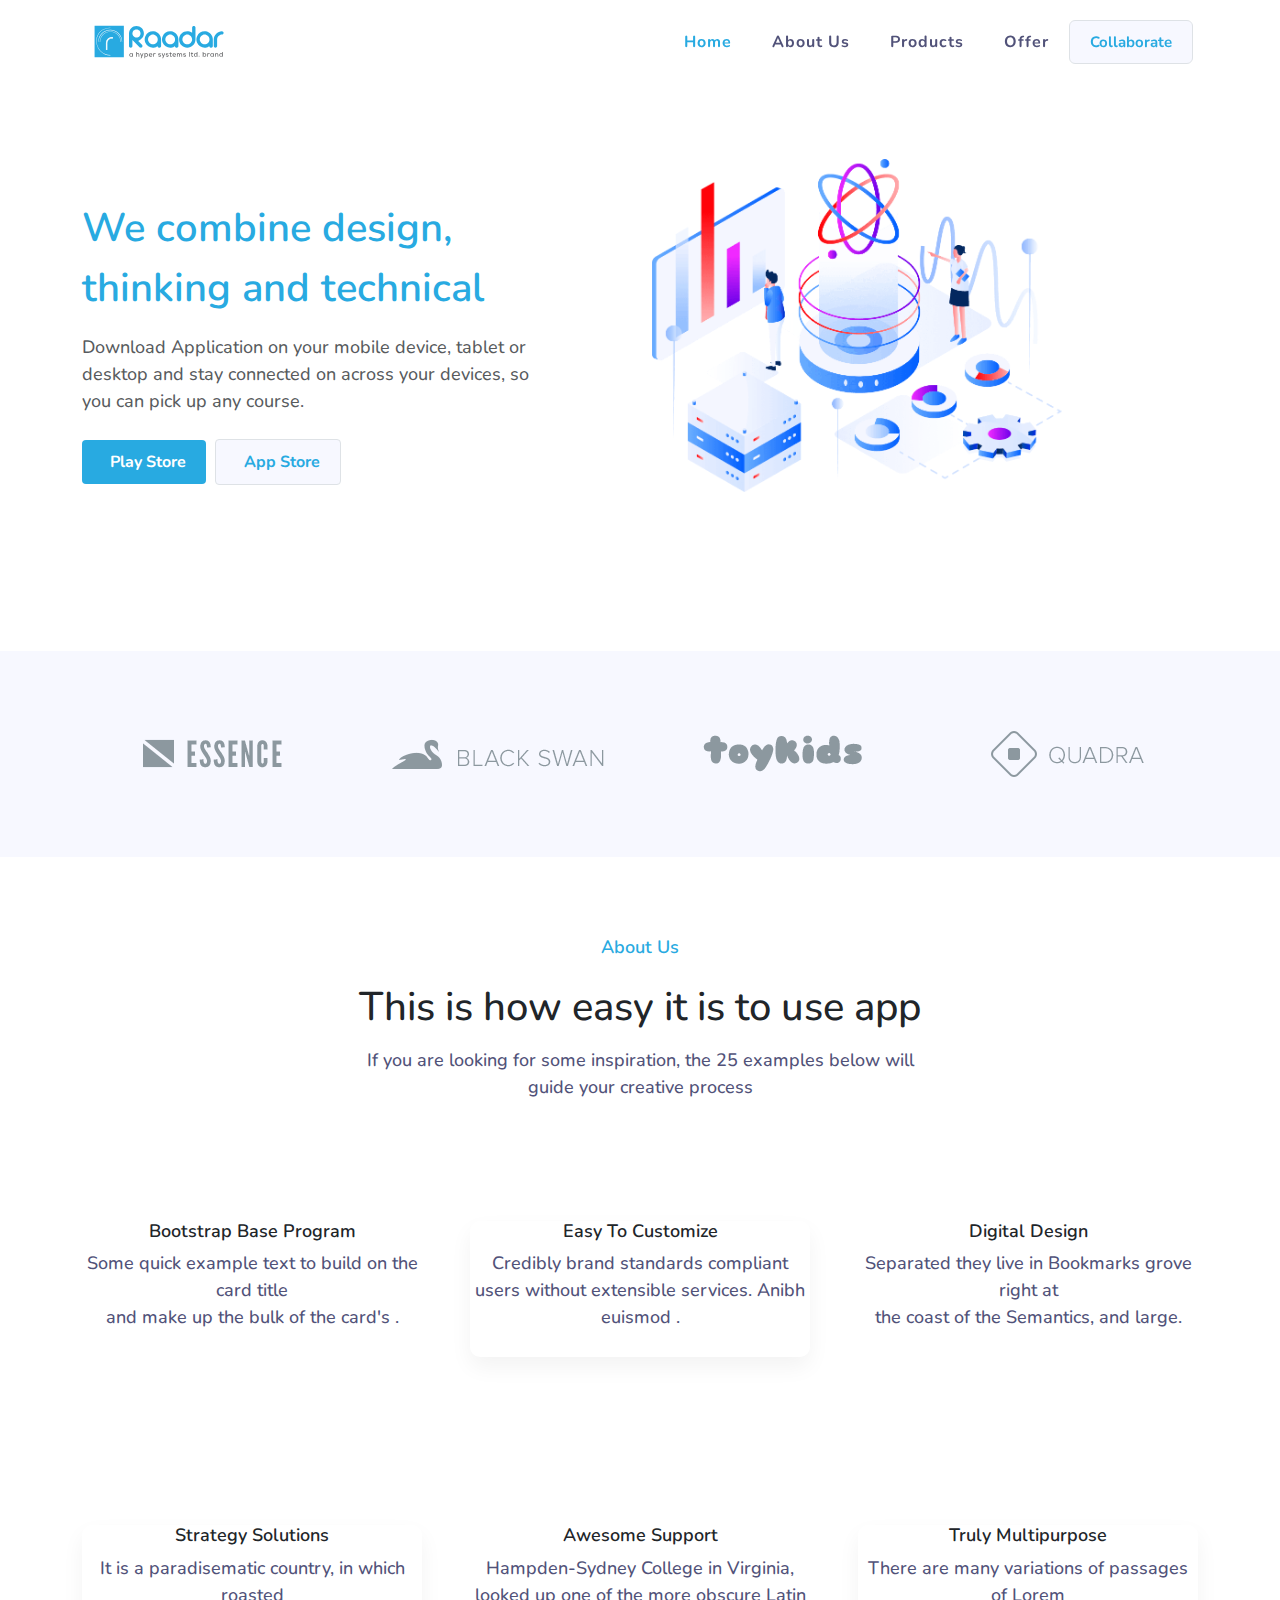
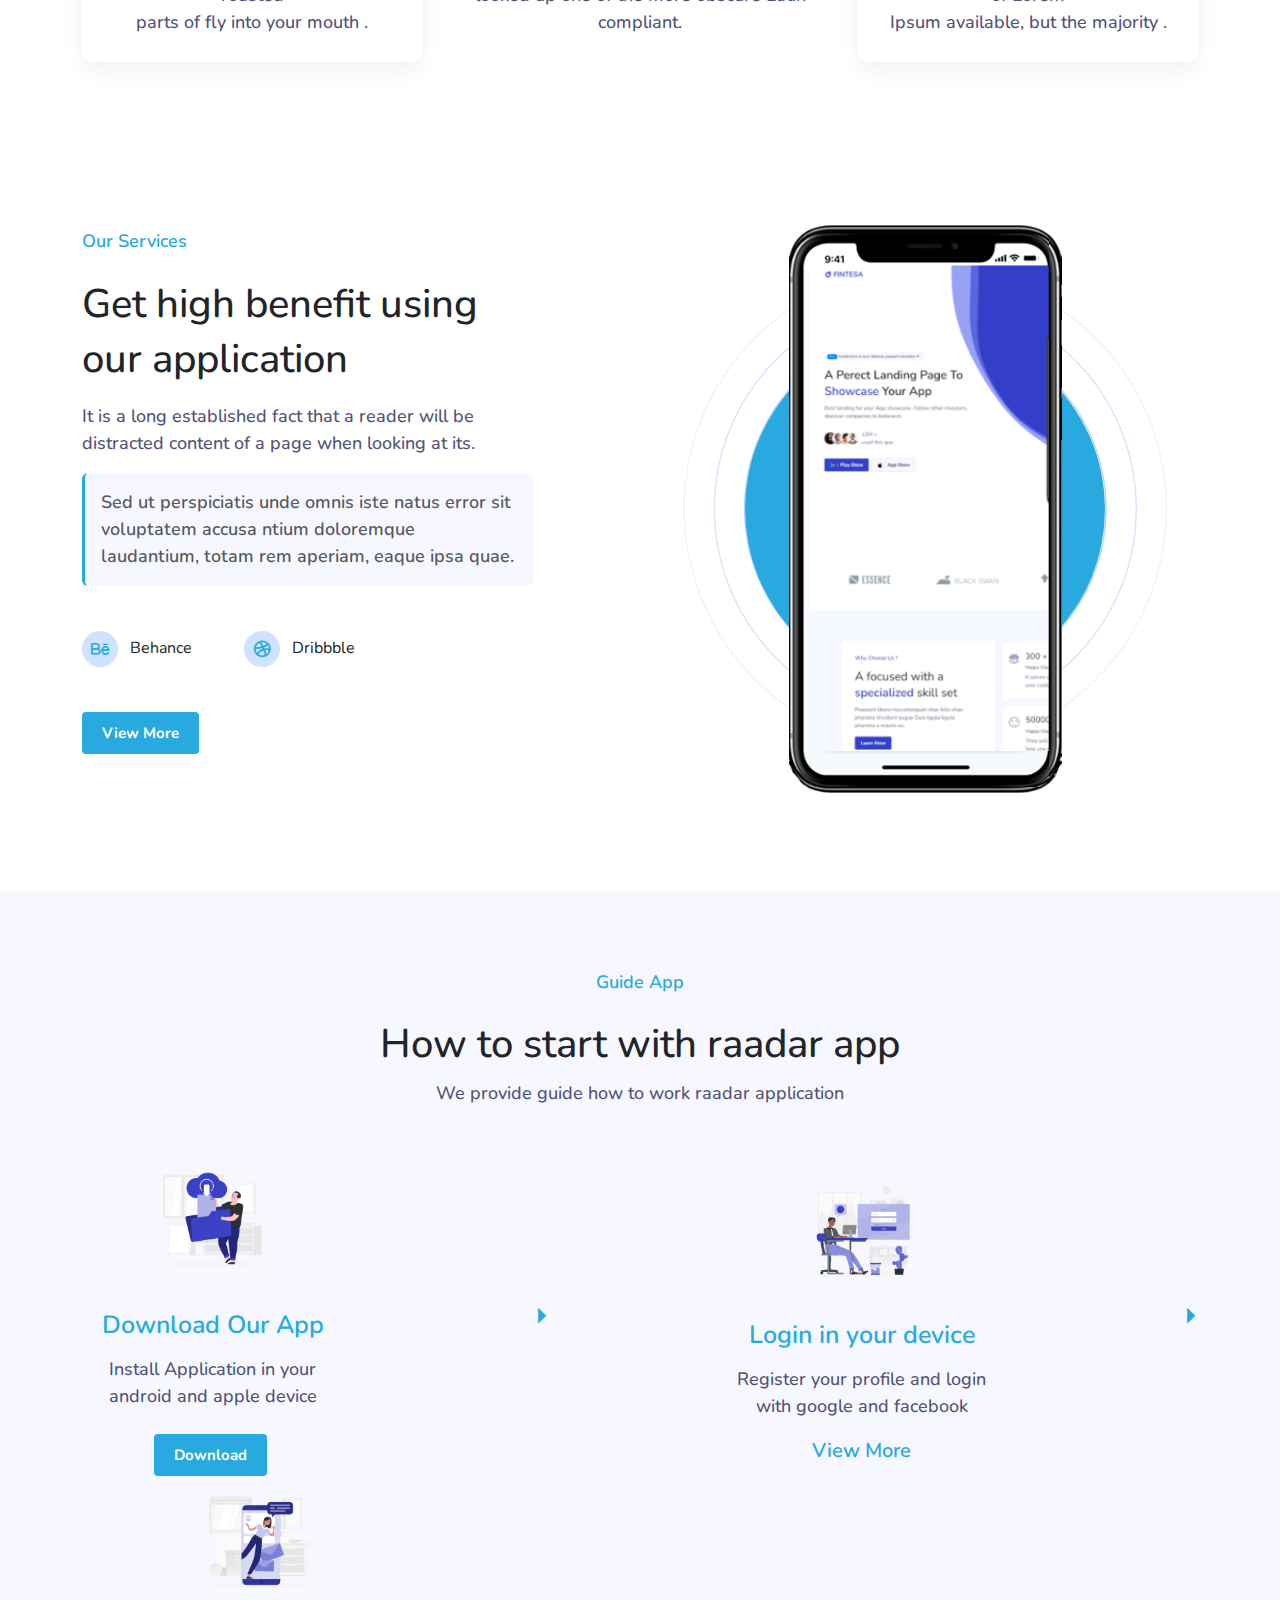
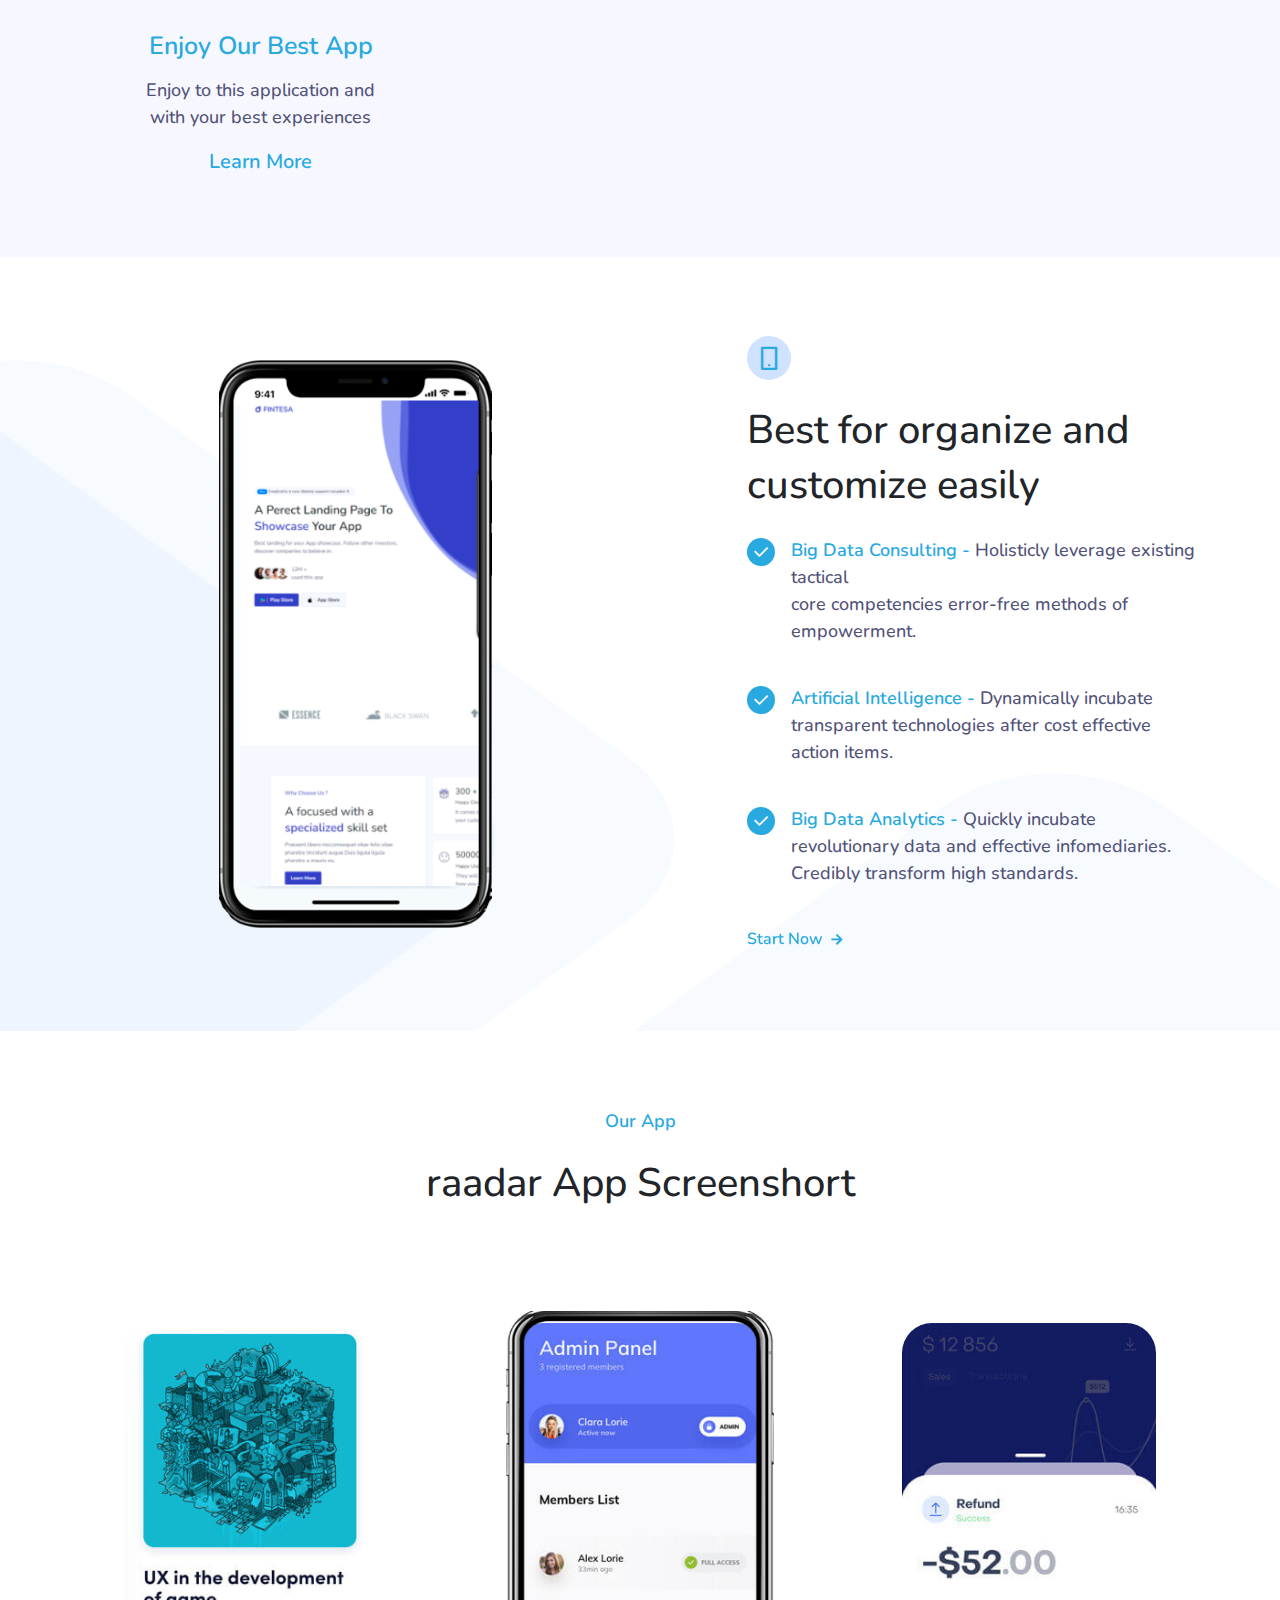
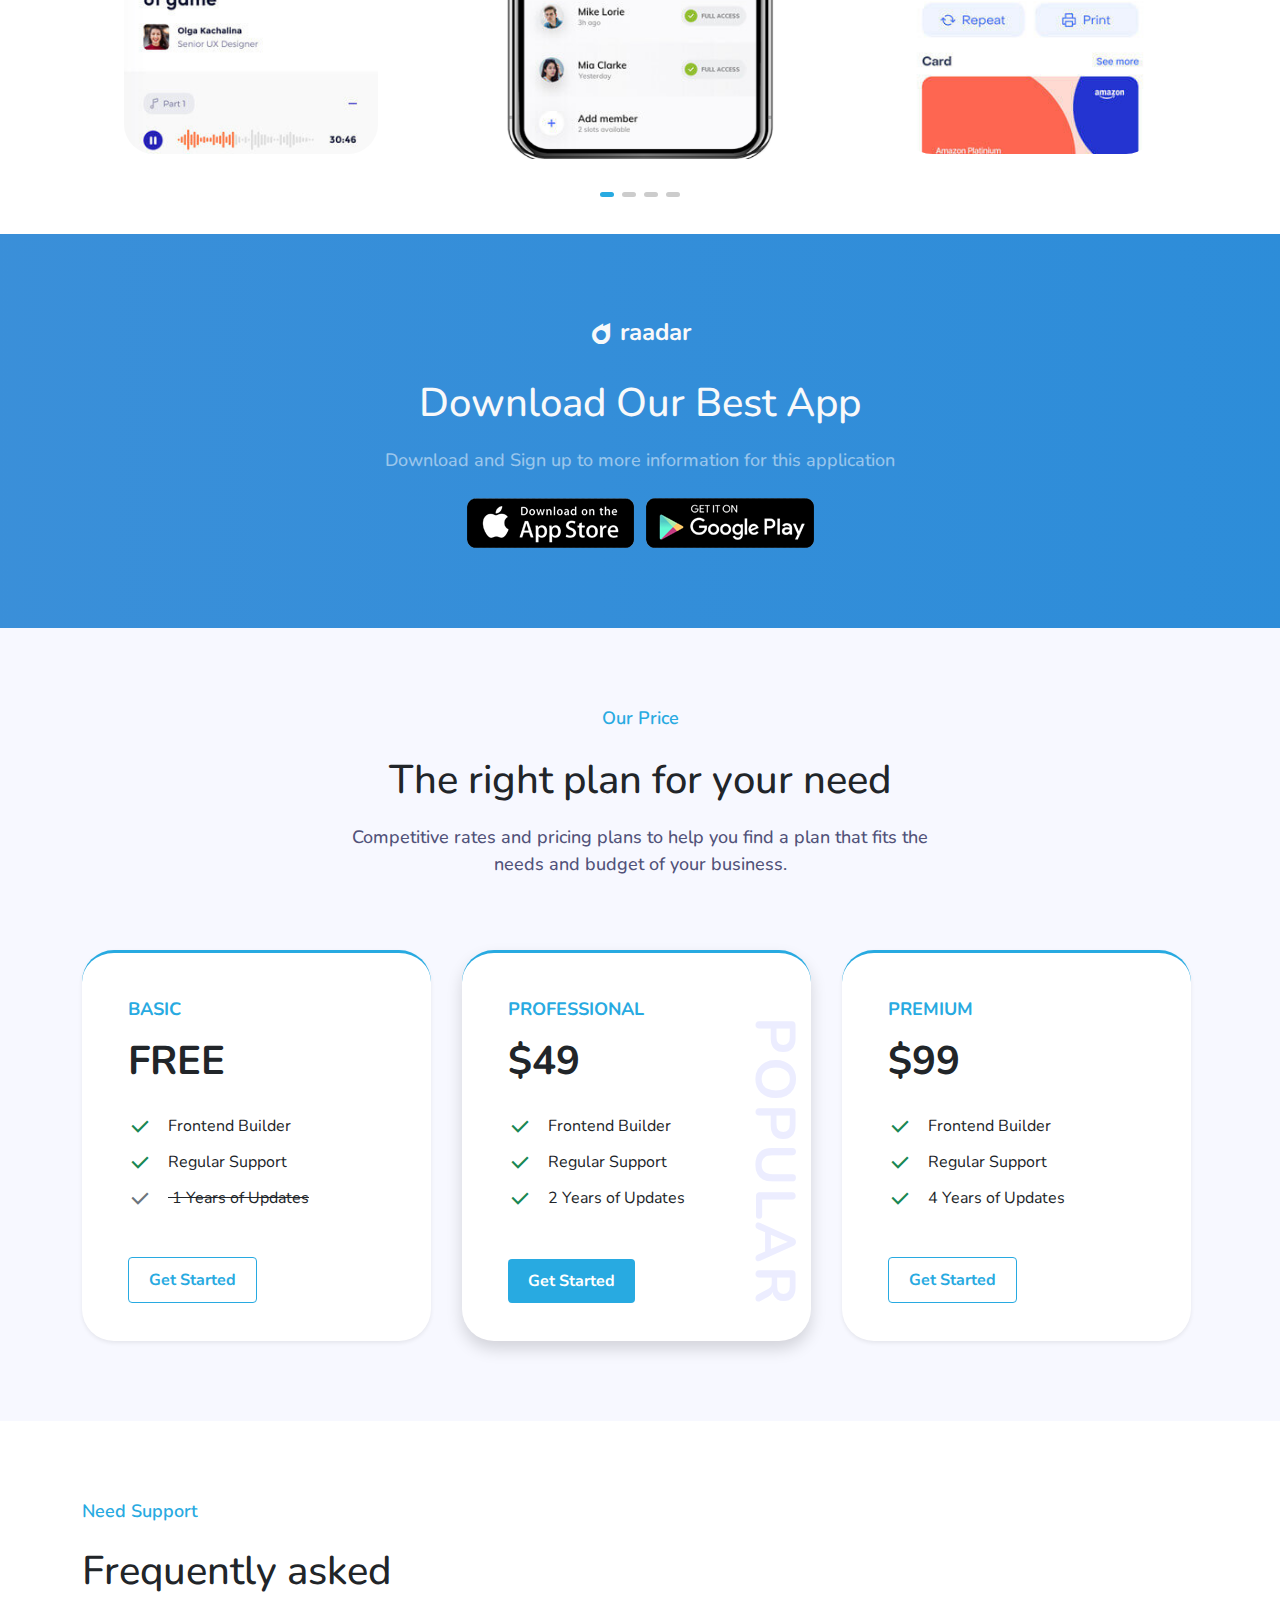
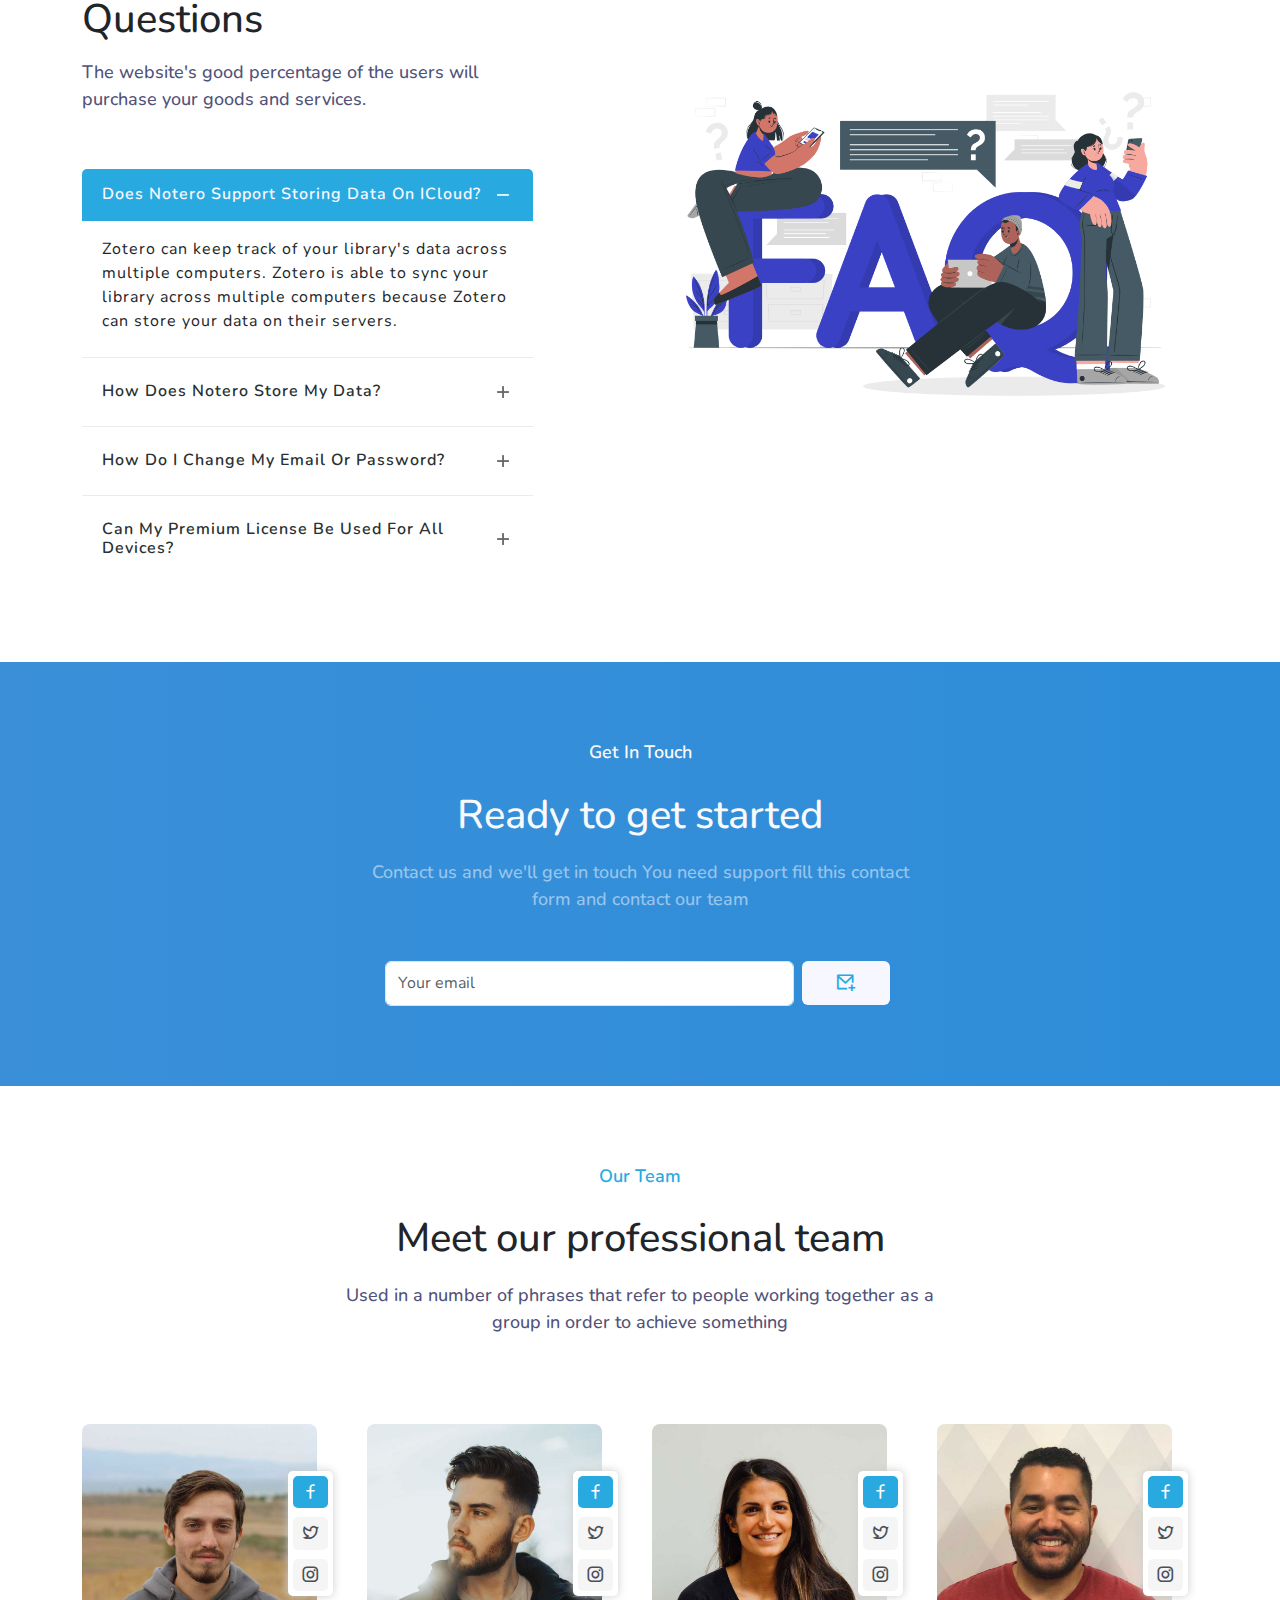
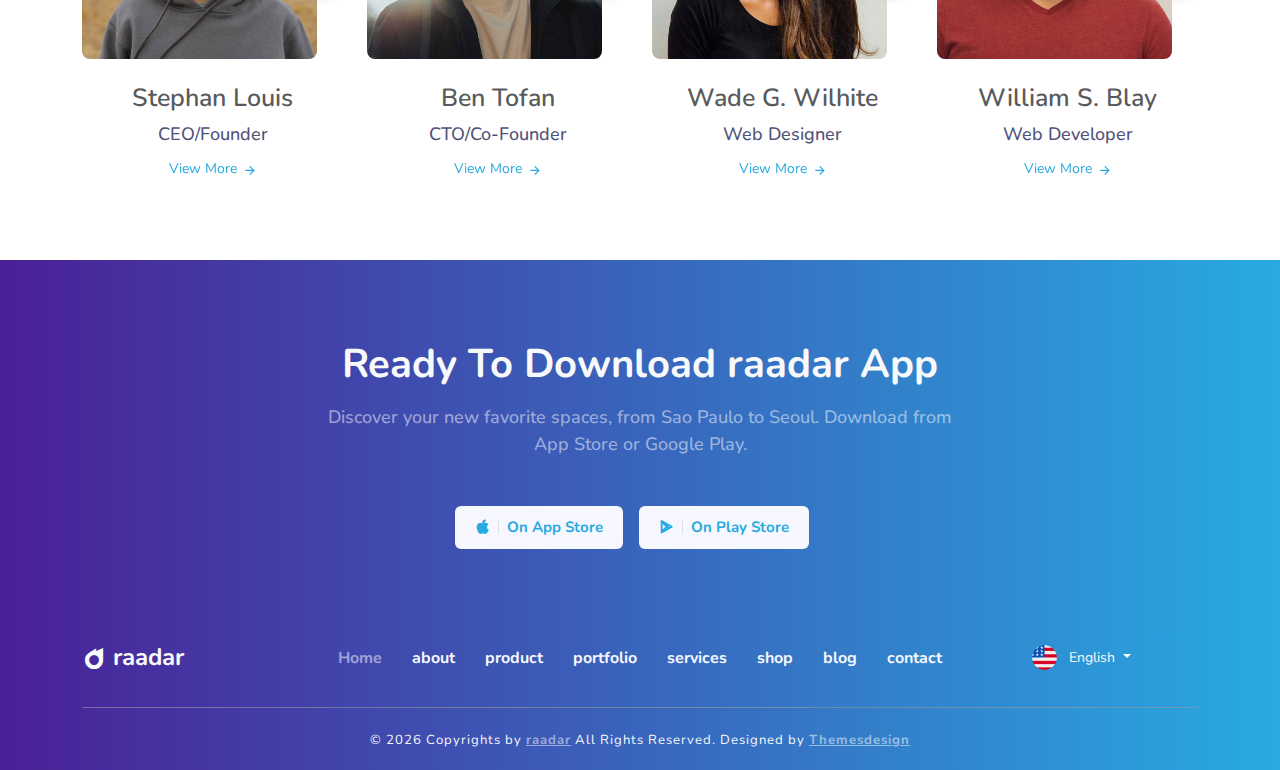
==== index-2.html @ 4d301771 "init" ====
<!DOCTYPE html>
<html lang="en">

<!-- Mirrored from themesdesign.in/raadar/layout/index-2.html by HTTrack Website Copier/3.x [XR&CO'2014], Mon, 11 Mar 2024 06:46:14 GMT -->
<head>
    <meta charset="UTF-8" />
    <meta http-equiv="X-UA-Compatible" content="IE=edge" />
    <meta name="viewport" content="width=device-width, initial-scale=1.0" />
    <title>raadar- Responsive Landing Page Template</title>
    <!-- favicon icon -->
    <link rel="shortcut icon" href="https://myradar.com.bd/images/favicon.ico">
    <link rel="apple-touch-icon" href="https://myradar.com.bd/landing/images/apple-touch-icon.png">
    <link rel="apple-touch-icon" sizes="72x72" href="https://myradar.com.bd/landing/images/apple-touch-icon-72x72.png">
    <link rel="apple-touch-icon" sizes="114x114" href="https://myradar.com.bd/landing/images/apple-touch-icon-114x114.png">
    <!-- remix icon  -->
    <link rel="stylesheet" href="css/remixicon.css" />
        <!-- Swiper-slider Css -->
        <link rel="stylesheet" href="css/swiper-bundle.min.css" />
    <!-- bootstrap  -->
    <link rel="stylesheet" href="css/bootstrap.min.css" />
    <link rel="stylesheet" href="css/style.min.css" />
</head>
<body data-bs-spy="scroll" data-bs-target="#navbarCollapse">
    <div class="modal fade" id="exampleModal">
        <div class="modal-dialog modal-dialog-centered">
            <div class="modal-content">
                <div class="modal-body p-0">
                    <div class="ratio ratio-16x9">
                        <video id="VisaChipCardVideo" class="video-box"
                            controls>
                            <source
                                src="https://www.w3schools.com/html/mov_bbb.mp4"
                                type="video/mp4" />
                        </video>
                    </div>
                </div>
            </div>
        </div>
    </div>
    <!-- header section start with navbar -->
    <header>
        <nav class="navbar navbar-expand-lg fixed-top navbar-custom sticky sticky-light primary-nav"
            id="navbar">
            <div class="container">
                <div class="navbar-brand logo">
                    <a class="navbar-caption fs-4 text-primary fw-bold"
                        href="#">
                        <img src="/images/raadar.svg" alt="">
                    </a>
                </div>
                <button class="navbar-toggler" type="button"
                    data-bs-toggle="collapse" data-bs-target="#navbarCollapse"
                    aria-controls="navbarCollapse" aria-expanded="false"
                    aria-label="Toggle navigation">
                    <span class="fw-bold text-dark fs-4"><i
                            class="ri-menu-5-line"></i></span>
                </button>
                <div class="collapse navbar-collapse" id="navbarCollapse">
                    <ul class="navbar-nav ms-auto" id="navbar-navlist">
                        <li class="nav-item">
                            <a class="nav-link" href="#home">Home</a>
                        </li>
                        <li class="nav-item">
                            <a class="nav-link" href="#about">About us</a>
                        </li>
                        <li class="nav-item">
                            <a class="nav-link" href="#features">Products</a>
                        </li>
                        <li class="nav-item">
                            <a class="nav-link" href="#features">Offer</a>
                        </li>
                       
                    </ul>
                    <div class="nav-btn">
                        <a href="#"
                            class="btn btn-light text-primary rounded-2 border">Collaborate</a>
                    </div>
                </div>
            </div>
        </nav>
    </header>
    <!-- header part end  -->
    <section class="hero-part bg-home-1 bg-img-1" id="home">
        <div class="container">
            <!-- row start  -->
            <div class="row align-items-center justify-content-between">
                <div class="col-lg-5 mt-5 order-2 order-lg-1">
                    <div class="hero-title text-start mb-4 z-1">
                        <h1 class="display-6 text-dark lh-base pb-2">
                            <span
                                class="text-primary  fw-semibold">
                                We combine design, thinking and technical</span>
                        </h1>
                        <p class="text-muted">
                            Download Application on your mobile device,
                            tablet
                            or desktop
                            and stay connected on across your devices, so
                            you
                            can pick up
                            any course.
                        </p>
                    </div>
                    <div class="main-btn mt-4">
                        <a href="#" class="btn btn-primary fs-6 mb-3"><span
                                class="ps-2">Play Store</span></a>
                        <a href="#"
                            class="btn btn-light border fs-6 mb-3 text-primary"><span
                                class="ps-2">App Store</span></a>
                    </div>
                </div>
                <div class="col-lg-6 order-1 order-lg-2">

                    <div class="row justify-content-center">
                        <div class="col-lg-12">
                            <img src="images/main-pic.png" alt=""
                                class="img-fluid w-75" />
                        </div>
                    </div>
                    <!-- <div id="carouselExampleControls" class="carousel slide"
                        data-bs-ride="carousel">
                        <div class="carousel-inner">
                            <div class="carousel-item active text-center">
                                <div class="row justify-content-center">
                                    <div class="col-lg-12">
                                        <img src="images/main-pic.png" alt=""
                                            class="img-fluid w-75" />
                                    </div>
                                </div>
                            </div>
                            <div class="carousel-item text-center">
                                <div class="row justify-content-center">
                                    <div class="col-lg-12">
                                        <img src="images/banner-img.png" alt=""
                                            class="img-fluid  w-75" />
                                    </div>
                                </div>
                            </div>
                            <div class="carousel-item text-center">
                                <div class="row justify-content-center">
                                    <div class="col-lg-12">
                                        <img src="images/banner-img.png" alt=""
                                            class="img-fluid w-75" />
                                    </div>
                                </div>
                            </div>
                        </div>
                        <a class="carousel-control-prev"
                            href="#carouselExampleControls" role="button"
                            data-bs-slide="prev">
                            <span class="carousel-control-prev-icon"
                                aria-hidden="true"></span>
                        </a>
                        <a class="carousel-control-next"
                            href="#carouselExampleControls" role="button"
                            data-bs-slide="next">
                            <span class="carousel-control-next-icon"
                                aria-hidden="true"></span>
                        </a>
                    </div> -->
                </div>
            </div>
            <!-- row end  -->
        </div>
    </section>
    <section class="section brand-part bg-light">
        <div class="container">
            <!-- row start  -->
            <div class="row justify-content-center text-center g-4">
                <div class="col-lg-3 col-5">
                    <a href="#"><img src="images/logo/1.png" alt
                            class="img-fluid" /></a>
                </div>
                <div class="col-lg-3 col-5">
                    <a href="#"><img src="images/logo/2.png" alt
                            class="img-fluid" /></a>
                </div>
                <div class="col-lg-3 col-5">
                    <a href="#"><img src="images/logo/3.png" alt
                            class="img-fluid" /></a>
                </div>
                <div class="col-lg-3 col-5">
                    <a href="#"><img src="images/logo/4.png" alt
                            class="img-fluid" /></a>
                </div>
            </div>
            <!-- row end  -->
        </div>
    </section>
    <!-- about-part start  -->
    <section class="section about-part-1" id="about">
        <div class="container">
            <div class="about-header text-center">
                <div class="title-sm">
                    <h6 class="text-primary"> About Us</h6>
                </div>
                <div class="main-title mt-4">
                    <h2 class="display-6 text-dark">This is how easy it is to
                        use app</h2>
                    <p class="mt-3 lh-base"> If you are looking for some
                        inspiration, the 25 examples below will <br>
                        guide your creative process</p>
                </div>
            </div>
            <!-- row start  -->
            <div class="row mt-5 text-center g-5">
                <div class="col-lg-4">
                    <div class="content shadow-none">
                        <div class="icon">
                            <lord-icon
                                src="https://cdn.lordicon.com/wxnxiano.json"
                                trigger="morph"
                                colors="primary:#495057,secondary:#3a41c4"
                                style="width:60px; height:60px"
                                class=" rounded-3">
                            </lord-icon>
                        </div>
                        <div class="mt-4">
                            <h6>Bootstrap Base Program</h6>
                            <p class="lh-base">Some quick example text to build
                                on the card title <br> and make up the bulk of
                                the
                                card's .</p>
                        </div>
                    </div>
                </div>
                <div class="col-lg-4">
                    <div class="content">
                        <div class="icon">
                            <lord-icon
                                src="https://cdn.lordicon.com/tclnsjgx.json"
                                trigger="morph"
                                colors="primary:#495057,secondary:#3a41c4"
                                style="width:60px; height:60px"
                                class=" rounded-3">
                            </lord-icon>
                        </div>
                        <div class="mt-4">
                            <h6>Easy to customize</h6>
                            <p class="lh-base">Credibly brand standards
                                compliant users without extensible services.
                                Anibh euismod .
                            </p>
                        </div>
                    </div>
                </div>
                <div class="col-lg-4">
                    <div class="content shadow-none">
                        <div class="icon">
                            <lord-icon
                                src="https://cdn.lordicon.com/qghrdngw.json"
                                trigger="morph"
                                colors="primary:#495057,secondary:#3a41c4"
                                style="width:60px; height:60px"
                                class=" rounded-3">
                            </lord-icon>
                        </div>
                        <div class="mt-4">
                            <h6>Digital Design </h6>
                            <p class="lh-base">Separated they live in Bookmarks
                                grove right at <br>the coast of the Semantics,
                                and
                                large.</p>
                        </div>
                    </div>
                </div>
            </div>
            <!-- row end  -->
            <!-- row start  -->
            <div class="row mt-5 pt-5 text-center g-5">
                <div class="col-lg-4">
                    <div class="content">
                        <div class="icon">
                            <lord-icon
                                src="https://cdn.lordicon.com/soseozvi.json"
                                trigger="morph"
                                colors="primary:#495057,secondary:#3a41c4"
                                style="width:60px; height:60px"
                                class=" rounded-3">
                            </lord-icon>
                        </div>
                        <div class="mt-4">
                            <h6>Strategy Solutions</h6>
                            <p class="lh-base">It is a paradisematic country, in
                                which roasted <br> parts of fly into your mouth
                                .</p>
                        </div>
                    </div>
                </div>
                <div class="col-lg-4">
                    <div class="content shadow-none">
                        <div class="icon">
                            <lord-icon
                                src="https://cdn.lordicon.com/uukerzzv.json"
                                trigger="morph"
                                colors="primary:#495057,secondary:#3a41c4"
                                style="width:60px; height:60px"
                                class=" rounded-3">
                            </lord-icon>
                        </div>
                        <div class="mt-4">
                            <h6>Awesome Support</h6>
                            <p class="lh-base">Hampden-Sydney College in
                                Virginia, looked up one of the more obscure
                                Latin
                                compliant.</p>
                        </div>
                    </div>
                </div>
                <div class="col-lg-4">
                    <div class="content">
                        <div class="icon">
                            <lord-icon
                                src="https://cdn.lordicon.com/gqdnbnwt.json"
                                trigger="morph"
                                colors="primary:#495057,secondary:#3a41c4"
                                style="width:60px; height:60px"
                                class=" rounded-3">
                            </lord-icon>
                        </div>
                        <div class="mt-4">
                            <h6>Truly Multipurpose</h6>
                            <p class="lh-base">There are many variations of
                                passages of Lorem <br>Ipsum available, but the
                                majority .
                            </p>
                        </div>
                    </div>
                </div>
            </div>
            <!-- row end  -->
        </div>
    </section>
    <!-- about-part end  -->


    <section class="section services-part">
        <div class="container">
            <div class="row align-items-center justify-content-between">
                <div class="col-lg-5 order-2 order-lg-1">
                    <div class="about-header mb-5">
                        <div class="title-sm">
                            <h6 class="text-primary">Our Services</h6>
                        </div>
                        <div class="main-title my-4">
                            <h2 class="display-6 text-dark lh-55">
                                Get high benefit using <br> our application
                            </h2>
                            <p class="mt-3 lh-base">
                                It is a long established fact that a reader will
                                be distracted content of a page when looking at
                                its.
                            </p>
                            <p
                                class="text-muted p-3 bg-light border-start border-primary border-3 fw-semibold rounded-2">
                                Sed ut perspiciatis unde omnis iste natus error
                                sit voluptatem accusa ntium doloremque
                                laudantium, totam rem aperiam, eaque ipsa
                                quae.</p>
                            <div class="icon-text mt-5">
                                <a href="#" class="text-dark"><i
                                        class="ri-behance-line align-middle text-primary bg-primary-subtle p-2 rounded-circle fs-5 me-2"></i>
                                    Behance</a>
                                <a href="#" class="text-dark ms-5 me-5"><i
                                        class="ri-dribbble-line align-middle text-primary bg-primary-subtle p-2 rounded-circle fs-5 me-2"></i>
                                    Dribbble</a>
                            </div>
                            <a href="#" class="btn btn-primary mt-5">View
                                More</a>
                        </div>
                    </div>
                </div>
                <div class="col-lg-6 order-1 order-lg-2">
                    <div class="img-part-1 text-center mb-3 position-relative">
                        <img src="images/mob-1.png" alt=""
                            class="img-fluid w-50" />
                    </div>
                </div>
            </div>
        </div>
    </section>


    <section class="section guide-app bg-light">
        <div class="container">
            <div class="guide-header text-center">
                <div class="title-sm">
                    <h6 class="text-primary">Guide App</h6>
                </div>
                <div class="main-title mt-4">
                    <h2 class="display-6 lh-55 text-dark">
                        How to start with raadar app
                    </h2>
                    <p>
                        We provide guide how to work raadar application
                    </p>
                </div>
            </div>
            <div class="guide-content text-center mt-5">
                <div class="row align-items-center justify-content-between">
                    <div class="col-lg-3">
                        <img src="images/Download-rafiki.png" alt="" class="img-fluid w-50">
                        <h4 class="text-primary mt-4">Download Our App</h4>
                        <p class="my-3">Install Application in your android and apple device</p>
                        <div class="main-btn mt-4">
                            <a href="#" class="btn btn-primary">Download</a>
                        </div>
                    </div>
                    <div class="col-lg-1 d-none d-lg-block">
                        <i class="ri-arrow-right-s-fill ms-lg-5 fs-2 text-primary"></i>
                    </div>
                    <div class="col-lg-3 ms-lg-5">
                        <img src="images/Computer-login-rafiki.png" alt="" class="img-fluid w-50">
                        <h4 class="text-primary mt-4"> Login in your device</h4>
                        <p class="my-3">Register your profile and login with google and facebook</p>
                        <a href="#" class="text-primary fs-5 fw-semibold mt-4">View More</a>
                        
                    </div>
                    <div class="col-lg-1 d-none d-lg-block">
                        
                        <i class="ri-arrow-right-s-fill ms-lg-5 fs-2 text-primary"></i>
                    </div>
                    <div class="col-lg-3 ms-lg-5">
                        <img src="images/Mobile-rafiki.png" alt="" class="img-fluid w-50">
                        <h4 class="text-primary mt-4">Enjoy Our Best App</h4>
                        <p class="my-3">Enjoy to this application and with your best experiences</p>
                        <a href="#" class="text-primary fs-5 fw-semibold mt-4">Learn More</a>
                    </div>
                </div>
            </div>
        </div>
    </section>


    <section class="section features-part hero-part" id="features">
        <div class="container">
            <div class="row align-items-center justify-content-between">
                <div class="col-lg-6">
                    <div class="text-center">
                        <img src="images/mob-1.png" alt=""
                            class="img-fluid w-50" />
                    </div>
                </div>
                <div class="col-lg-5">
                    <div class="features-header">
                        <div class="title-sm">
                            <i
                                class="ri-smartphone-line align-middle fs-3 p-2 bg-primary-subtle rounded-circle text-primary"></i>
                        </div>
                        <div class="main-title my-4">
                            <h2 class="display-6 text-dark lh-55">
                                Best for organize and customize easily
                            </h2>
                        </div>
                        <div class="d-flex mt-4">
                            <div class="icon">
                                <i
                                    class="ri-check-fill fs-5 p-1 text-light bg-primary rounded-circle"></i>
                            </div>
                            <div class="text ms-3">
                                <p>
                                    <span class="fw-semibold text-primary">Big
                                        Data Consulting - </span>
                                    Holisticly leverage existing tactical <br>
                                    core
                                    competencies error-free methods of
                                    empowerment.
                                </p>
                            </div>
                        </div>
                        <div class="d-flex mt-4">
                            <div class="icon">
                                <i
                                    class="ri-check-fill fs-5 p-1 text-light bg-primary rounded-circle"></i>
                            </div>
                            <div class="text ms-3">
                                <p>
                                    <span
                                        class="fw-semibold text-primary">Artificial
                                        Intelligence - </span>
                                    Dynamically incubate transparent
                                    technologies after cost effective action
                                    items.
                                </p>
                            </div>
                        </div>
                        <div class="d-flex my-4">
                            <div class="icon">
                                <i
                                    class="ri-check-fill fs-5 p-1 text-light bg-primary rounded-circle"></i>
                            </div>
                            <div class="text ms-3">
                                <p>
                                    <span class="fw-semibold text-primary">Big
                                        Data Analytics - </span>
                                    Quickly incubate revolutionary data and
                                    effective infomediaries. Credibly transform
                                    high standards.
                                </p>
                            </div>
                        </div>
                        <a href="#"
                            class="text-primary fw-semibold icon-link icon-link-hover">Start
                            Now
                            <i class="ri-arrow-right-line bi mb-2"></i></a>
                    </div>
                </div>
            </div>
        </div>
    </section>

    <section class="section app-screenshort position-relative overflow-hidden">
        <div class="container">
            <div class="ss-header text-center mb-5 pb-5">
                <div class="title-sm">
                    <h6 class="text-primary">Our App</h6>
                </div>
                <div class="main-title mt-4">
                    <h2 class="text-dark display-6 lh-55">
                        raadar App Screenshort
                    </h2>
                    <p class="mt-3 lh-base">
                        
                    </p>
                </div>
            </div>
            <div class="screenshort mt-5">
                <div class="row align-items-center justify-content-center">
                    <div class="col-lg-12">
                        <div class="swiper mySwiper overflow-hidden">
                            <div class="swiper-wrapper">
                                <div class="swiper-slide"><img
                                        src="images/swiper/01.jpg" alt=""
                                        class="img-fluid w-75"></div>
                                <div class="swiper-slide"><img
                                        src="images/swiper/02.jpg" alt=""
                                        class="img-fluid w-75"></div>
                                <div class="swiper-slide"><img
                                        src="images/swiper/03.jpg" alt=""
                                        class="img-fluid w-75"></div>
                                <div class="swiper-slide"><img
                                        src="images/swiper/04.jpg" alt=""
                                        class="img-fluid w-75"></div>
                            </div>
                            <div class="swiper-pagination"></div>
                        </div>
                    </div>
                </div>
                <img src="images/mobile.png" alt="" class="img-fluid mobile-phone">
            </div>
        </div>
    </section>


    <section class="section download-part bg-primary position-relative"
        id="download">
        <div class="container">
            <div class="bg-overlay"></div>
            <div
                class="row align-items-center position-relative justify-content-center">
                <div class="col-lg-6">
                    <div class="cta-header  text-center">
                        <div class="title-sm">
                            <div class="logo">
                                <a class="fs-4 text-light fw-bold" href="#"><i
                                        class="ri-meteor-fill fw-bold text-light align-middle"></i>
                                    raadar
                                </a>
                            </div>
                        </div>
                        <div class="main-title mt-4">
                            <h2 class="text-light display-6 lh-55">
                                Download Our Best App
                            </h2>
                            <p class="text-white-50 mt-3 lh-base">
                                Download and Sign up to more information for
                                this application
                            </p>
                            <div class="main-btn mt-4">
                                <a href="#" class="btn p-0 m-0"><img
                                        src="images/app-store.png" alt=""></a>
                                <a href="#" class="btn p-0 m-0 ms-2"><img
                                        src="images/play-store.png" alt=""></a>
                            </div>
                        </div>
                    </div>
                </div>
            </div>
        </div>
    </section>
    <!-- price section start  -->
    <section class="section price-part bg-light" id="price">
        <div class="container">
            <div class="price-header text-center">
                <div class="title-sm">
                    <h6 class="text-primary">Our Price</h6>
                </div>
                <div class="main-title mt-4">
                    <h2 class="text-dark display-6 lh-55">
                        The right plan for your need
                    </h2>
                    <p class="mt-3 lh-base">
                        Competitive rates and pricing plans to help you find a
                        plan that
                        fits the
                        <br />
                        needs and budget of your business.
                    </p>
                </div>
            </div>
            <!-- row start  -->
            <div class="row mt-5 g-4">
                <div class="col-md-6 col-lg-4">
                    <div
                        class="card shadow-sm h-100 border-0 border-primary border-top border-3 rounded-5">
                        <div class="card-body text-start">
                            <h6 class="fw-bold text-primary">BASIC</h6>
                            <div class="price">
                                <h2 class="display-6 mt-3 fw-bold">FREE</h2>
                            </div>
                            <div class="price-info mt-4">
                                <ul>
                                    <li class="text-dark">
                                        <i
                                            class="ri-check-fill fs-4 text-success me-3 align-middle"></i>Frontend
                                        Builder
                                    </li>
                                    <li class="text-dark">
                                        <i
                                            class="ri-check-fill fs-4 text-success me-3 align-middle"></i>Regular
                                        Support
                                    </li>
                                    <li class="text-dark">
                                        <i
                                            class="ri-check-fill fs-4 text-secondary me-3 align-middle"></i><span
                                            class="text-decoration-line-through">
                                            1 Years of Updates</span>
                                    </li>
                                </ul>
                            </div>
                        </div>
                        <div class="card-footer border-0 bg-white">
                            <div class="price-btn">
                                <a href="#"
                                    class="btn border border-primary fs-6 text-primary">Get
                                    Started</a>
                            </div>
                        </div>
                    </div>
                </div>
                <div class="col-md-6 col-lg-4">
                    <div
                        class="card shadow h-100 border-0 border-0 border-primary border-top border-3 rounded-5 position-relative">
                        <div class="card-body text-start">
                            <h6 class="fw-bold text-primary">PROFESSIONAL</h6>
                            <div class="price">
                                <h2 class="display-6 mt-3 fw-bold">$49</h2>
                            </div>
                            <div class="price-info mt-4">
                                <ul>
                                    <li class="text-dark">
                                        <i
                                            class="ri-check-fill fs-4 text-success me-3 align-middle"></i>Frontend
                                        Builder
                                    </li>
                                    <li class="text-dark">
                                        <i
                                            class="ri-check-fill fs-4 text-success me-3 align-middle"></i>Regular
                                        Support
                                    </li>
                                    <li class="text-dark">
                                        <i
                                            class="ri-check-fill fs-4 text-success me-3 align-middle"></i>2
                                        Years of Updates
                                    </li>
                                </ul>
                            </div>
                        </div>
                        <div class="card-footer border-0 bg-white">
                            <div class="price-btn">
                                <a href="#" class="btn btn-primary fs-6">Get
                                    Started</a>
                            </div>
                        </div>
                        <div class="rotate-text">
                            <h3
                                class="display-4 fw-bold position-absolute translate-middle ls-3">
                                POPULAR</h2>
                        </div>
                    </div>
                </div>
                <div class="col-md-6 col-lg-4">
                    <div
                        class="card shadow-sm h-100 border-0 border-0 border-primary border-top border-3 rounded-5">
                        <div class="card-body text-start">
                            <h6 class="fw-bold text-primary">PREMIUM</h6>
                            <div class="price">
                                <h2 class="display-6 mt-3 fw-bold">$99</h2>
                            </div>
                            <div class="price-info mt-4">
                                <ul>
                                    <li class="text-dark">
                                        <i
                                            class="ri-check-fill fs-4 text-success me-3 align-middle"></i>Frontend
                                        Builder
                                    </li>
                                    <li class="text-dark">
                                        <i
                                            class="ri-check-fill fs-4 text-success me-3 align-middle"></i>Regular
                                        Support
                                    </li>
                                    <li class="text-dark">
                                        <i
                                            class="ri-check-fill fs-4 text-success me-3 align-middle"></i>4
                                        Years of Updates
                                    </li>
                                </ul>
                            </div>
                        </div>
                        <div class="card-footer border-0 bg-white">
                            <div class="price-btn">
                                <a href="#"
                                    class="btn border border-primary fs-6 text-primary">Get
                                    Started</a>
                            </div>
                        </div>
                    </div>
                </div>
            </div>
            <!-- row end  -->
        </div>
    </section>
    <!-- price section end  -->
    <section class="section question-part">
        <div class="container">
            <div class="row align-items-center justify-content-between">
                <div class="col-lg-5">
                    <div class="contact-header mb-5">
                        <div class="title-sm">
                            <h6 class="text-primary">Need
                                Support</h6>
                        </div>
                        <div class="main-title my-4">
                            <h2 class="display-6 text-dark">
                                Frequently asked Questions
                            </h2>
                            <p class="mt-3 lh-base">
                                The website's good percentage of the users will purchase
                                your goods and services.
                            </p>
                        </div>
                    </div>
                    <div class="accordion" id="accordionExample">
                        <div class="accordion-item border-bottom py-2">
                            <h2 class="accordion-header">
                                <button class="accordion-button" type="button"
                                    data-bs-toggle="collapse"
                                    data-bs-target="#collapseOne"
                                    aria-expanded="true"
                                    aria-controls="collapseOne">
                                    Does Notero Support Storing Data on iCloud?
                                </button>
                            </h2>
                            <div id="collapseOne"
                                class="accordion-collapse collapse bg-white show"
                                data-bs-parent="#accordionExample">
                                <div class="accordion-body">
                                    <span> Zotero can keep track of your library's data across multiple computers. Zotero is able to sync
                                        your library across multiple computers because Zotero can store your data on their servers.
                                    </span>
                                </div>
                            </div>
                        </div>
                        <div class="accordion-item border-bottom py-2 ">
                            <h2 class="accordion-header">
                                <button class="accordion-button collapsed"
                                    type="button" data-bs-toggle="collapse"
                                    data-bs-target="#collapseTwo"
                                    aria-expanded="false"
                                    aria-controls="collapseTwo">
                                    How Does Notero Store My Data?
                                </button>
                            </h2>
                            <div id="collapseTwo"
                                class="accordion-collapse collapse bg-white"
                                data-bs-parent="#accordionExample">
                                <div class="accordion-body">
                                    <span>Want to access Notes data on your Mac? Wondering where Notes are stored on the Mac? This article
                                        will show you where Notes are stored locally on a Mac and how to access that data.
                                    </span>
                                </div>
                            </div>
                        </div>
                        <div class="accordion-item py-2 border-bottom">
                            <h2 class="accordion-header">
                                <button class="accordion-button collapsed"
                                    type="button" data-bs-toggle="collapse"
                                    data-bs-target="#collapseThree"
                                    aria-expanded="false"
                                    aria-controls="collapseThree">
                                    How Do I Change My Email or Password?
                                </button>
                            </h2>
                            <div id="collapseThree"
                                class="accordion-collapse collapse bg-white"
                                data-bs-parent="#accordionExample">
                                <div class="accordion-body">
                                    <span>You can change your Webmail password in the one.com control panel under Email if you have
                                        forgotten it. Here you can manage all email accounts on your domain.
                                    </span>
                                </div>
                            </div>
                        </div>
                        <div class="accordion-item py-2">
                            <h2 class="accordion-header">
                                <button class="accordion-button collapsed"
                                    type="button" data-bs-toggle="collapse"
                                    data-bs-target="#collapseFour"
                                    aria-expanded="false"
                                    aria-controls="collapseFour">
                                    Can My Premium License Be Used For All Devices?
                                </button>
                            </h2>
                            <div id="collapseFour"
                                class="accordion-collapse collapse bg-white"
                                data-bs-parent="#accordionExample">
                                <div class="accordion-body">
                                    <span>You can change your Webmail password in the one.com control panel under Email if you have
                                        forgotten it. Here you can manage all email accounts on your domain.
                                    </span>
                                </div>
                            </div>
                        </div>
                    </div>
                </div>
                <div class="col-lg-6">
                    <img src="images/fnq.png" alt="" class="img-fluid">
                </div>
                
            </div>
        </div>
    </section>
    <section class="section cta cta-bg hero-part bg-primary">
        <div class="container">
            <div class="bg-overlay"></div>
            <div
                class="row align-items-center position-relative justify-content-center">
                <div class="col-lg-6">
                    <div class="cta-header  text-center">
                        <div class="title-sm">
                            <h6 class="text-light">Get In Touch</h6>
                        </div>
                        <div class="main-title mt-4">
                            <h2 class="text-light display-6 lh-55">
                                Ready to get started
                            </h2>
                            <p class="text-white-50 mt-3 lh-base">
                                Contact us and we'll get in touch You need
                                support fill this contact <br> form and contact
                                our team
                            </p>
                            <div class="form-button cta-app mt-5">
                                <form
                                    class="d-flex align-items-center justify-content-center">
                                    <input type="email"
                                        class="form-control border rounded-2 w-75"
                                        placeholder="Your email" required />
                                    <button type="submit"
                                        class="btn btn-light ms-2 rounded-2">
                                        <i
                                            class="ri-mail-add-line fs-5 fw-normal text-primary"></i>
                                    </button>
                                </form>
                            </div>
                        </div>
                    </div>
                </div>
            </div>
        </div>
    </section>
    <!-- team-part start  -->
    <section class="team-part section" id="team">
        <div class="container">
            <!-- row start  -->
            <div class="row">
                <div class="team-title text-center">
                    <div class="title-sm">
                        <h6 class="text-primary">Our Team</h6>
                    </div>
                    <h2 class="text-dark display-6 lh-55 mt-4">Meet our
                        professional team</h2>
                    <p class="mt-3">Used in a number of phrases that
                        refer to people working together as a
                        <br>
                        group in order to achieve something
                    </p>
                </div>
            </div>
            <!-- row end  -->
            <!-- row start  -->
            <div
                class="row justify-content-between align-items-center mt-5 g-4">
                <div class="col-lg-3">
                    <div class="team-item">
                        <img src="images/team/1.jpg" alt=""
                            class="img-fluid rounded-3">
                        <div class="social">
                            <ul>
                                <li>
                                    <a href="#"
                                        class="mt-0 bg-primary text-white">
                                        <i class="ri-facebook-line"></i>
                                    </a>
                                </li>
                                <li>
                                    <a href="#">
                                        <i class="ri-twitter-line"></i>
                                    </a>
                                </li>
                                <li>
                                    <a href="#">
                                        <i class="ri-instagram-line"></i>
                                    </a>
                                </li>
                            </ul>
                        </div>
                    </div>
                    <div class="information text-center">
                        <h4 class="mt-4 mb-2 text-muted">Stephan Louis</h4>
                        <p class="mb-2">CEO/Founder</p>
                        <small><a href="#"
                                class="text-primary icon-link icon-link-hover">View
                                More <i
                                    class="ri-arrow-right-line bi mb-1"></i></a></small>
                    </div>
                </div>
                <div class="col-lg-3">
                    <div class="team-item">
                        <img src="images/team/2.jpg" alt=""
                            class="img-fluid rounded-3">
                        <div class="social">
                            <ul>
                                <li>
                                    <a href="#"
                                        class="mt-0 bg-primary text-white">
                                        <i class="ri-facebook-line"></i>
                                    </a>
                                </li>
                                <li>
                                    <a href="#">
                                        <i class="ri-twitter-line"></i>
                                    </a>
                                </li>
                                <li>
                                    <a href="#">
                                        <i class="ri-instagram-line"></i>
                                    </a>
                                </li>
                            </ul>
                        </div>
                    </div>
                    <div class="information text-center">
                        <h4 class="mt-4 mb-2 text-muted">
                            Ben Tofan</h4>
                        <p class="mb-2">CTO/Co-Founder</p>
                        <small><a href="#"
                                class="text-primary icon-link icon-link-hover">View
                                More <i
                                    class="ri-arrow-right-line bi mb-1"></i></a></small>
                    </div>
                </div>
                <div class="col-lg-3">
                    <div class="team-item">
                        <img src="images/team/3.jpg" alt=""
                            class="img-fluid rounded-3">
                        <div class="social">
                            <ul>
                                <li>
                                    <a href="#"
                                        class="mt-0 bg-primary text-white">
                                        <i class="ri-facebook-line"></i>
                                    </a>
                                </li>
                                <li>
                                    <a href="#">
                                        <i class="ri-twitter-line"></i>
                                    </a>
                                </li>
                                <li>
                                    <a href="#">
                                        <i class="ri-instagram-line"></i>
                                    </a>
                                </li>
                            </ul>
                        </div>
                    </div>
                    <div class="information text-center">
                        <h4 class="mt-4 mb-2 text-muted">Wade G. Wilhite</h4>
                        <p class="mb-2">Web Designer</p>
                        <small><a href="#"
                                class="text-primary icon-link icon-link-hover">View
                                More <i
                                    class="ri-arrow-right-line bi mb-1"></i></a></small>
                    </div>
                </div>
                <div class="col-lg-3">
                    <div class="team-item">
                        <img src="images/team/4.jpg" alt=""
                            class="img-fluid rounded-3">
                        <div class="social">
                            <ul>
                                <li>
                                    <a href="#"
                                        class="mt-0 bg-primary text-white">
                                        <i class="ri-facebook-line"></i>
                                    </a>
                                </li>
                                <li>
                                    <a href="#">
                                        <i class="ri-twitter-line"></i>
                                    </a>
                                </li>
                                <li>
                                    <a href="#">
                                        <i class="ri-instagram-line"></i>
                                    </a>
                                </li>
                            </ul>
                        </div>
                    </div>
                    <div class="information text-center">
                        <h4 class="mt-4 mb-2 text-muted">William S. Blay</h4>
                        <p class="mb-2">Web Developer</p>
                        <small><a href="#"
                                class="text-primary icon-link icon-link-hover">View
                                More <i
                                    class="ri-arrow-right-line bi mb-1"></i></a></small>
                    </div>
                </div>
            </div>
            <!-- row start  -->
        </div>
    </section>
    <!-- team section end  -->
    <!-- footer-part start -->
    <footer class="section footer-1 pb-0">
        <div class="container">
            <div class="title-part text-center">
                <h2 class="display-6 mb-3 fw-bold fs-1 text-light">Ready To
                    Download raadar App</h2>
                <p class="text-white-50">Discover your new favorite spaces,
                    from Sao Paulo to Seoul. Download from <br> App Store or
                    Google Play.
                </p>
            </div>
            <div
                class="app-button d-flex align-items-center justify-content-center mt-5">
                <a href="#"
                    class="btn btn-light rounded-2 fw-bold text-primary  me-lg-3">
                    <span> <i class="ri-apple-fill me-2 pe-2 border-end"></i>On
                        App Store </span>
                </a>
                <a href="#"
                    class="btn btn-light rounded-2 fw-bold text-primary  me-lg-3">
                    <span> <i
                            class="ri-google-play-line me-2 pe-2 border-end"></i>On
                        Play Store </span>
                </a>
            </div>
            <div class="footer-bar">
                <div class="row align-items-center">
                    <div class="col-lg-2">
                        <div class="logo">
                            <a class="fs-4 text-light fw-bold" href="#"><i
                                    class="ri-meteor-fill fw-bold text-light align-middle"></i>
                                raadar
                            </a>
                        </div>
                    </div>
                    <div class="col-lg-8">
                        <ul class="footer-links">
                            <li>
                                <a href="#" class="active">Home</a>
                            </li>
                            <li>
                                <a href="#">about</a>
                            </li>
                            <li>
                                <a href="#">product</a>
                            </li>
                            <li>
                                <a href="#">portfolio</a>
                            </li>
                            <li>
                                <a href="#">services</a>
                            </li>
                            <li>
                                <a href="#">shop</a>
                            </li>
                            <li>
                                <a href="#">blog</a>
                            </li>
                            <li>
                                <a href="#">contact</a>
                            </li>
                        </ul>
                    </div>
                    <div class="col-lg-2">
                        <div class="dropdown">
                            <button
                                class="dropdown-toggle p-0 border-0 bg-transparent"
                                type="button" id="dropdownMenuButton1"
                                data-bs-toggle="dropdown" aria-expanded="false">
                                <img src="images/btn-img/lang.png" alt=""
                                    class="flage-icon rounded-circle me-2">
                                <small class="text-light">English</small>
                            </button>
                            <ul class="dropdown-menu"
                                aria-labelledby="dropdownMenuButton1">
                                <li><a class="dropdown-item"
                                        href="#">English</a></li>
                                <li><a class="dropdown-item" href="#">Arabic</a>
                                </li>
                            </ul>
                        </div>
                    </div>
                </div>
            </div>
            <div class="footer-copywrite text-center text-light">
                <small class="small">
                    © <script>
                        document.write(new Date().getFullYear())
                    </script> Copyrights by <a href="#"
                        class="fw-bold text-white-50 text-decoration-underline">raadar</a>
                    All Rights
                    Reserved. Designed by <a href="#"
                        class="fw-bold text-white-50 text-decoration-underline">Themesdesign</a>
                </small>
            </div>
        </div>
    </footer>
    <script src="js/bootstrap.bundle.min.js"></script>
    <script src="js/swiper-bundle.min.js"></script>
    <script src="../../../cdn.lordicon.com/lordicon.js"></script>
    <script src="js/app.js"></script>
</body>

<!-- Mirrored from themesdesign.in/raadar/layout/index-2.html by HTTrack Website Copier/3.x [XR&CO'2014], Mon, 11 Mar 2024 06:46:25 GMT -->
</html>
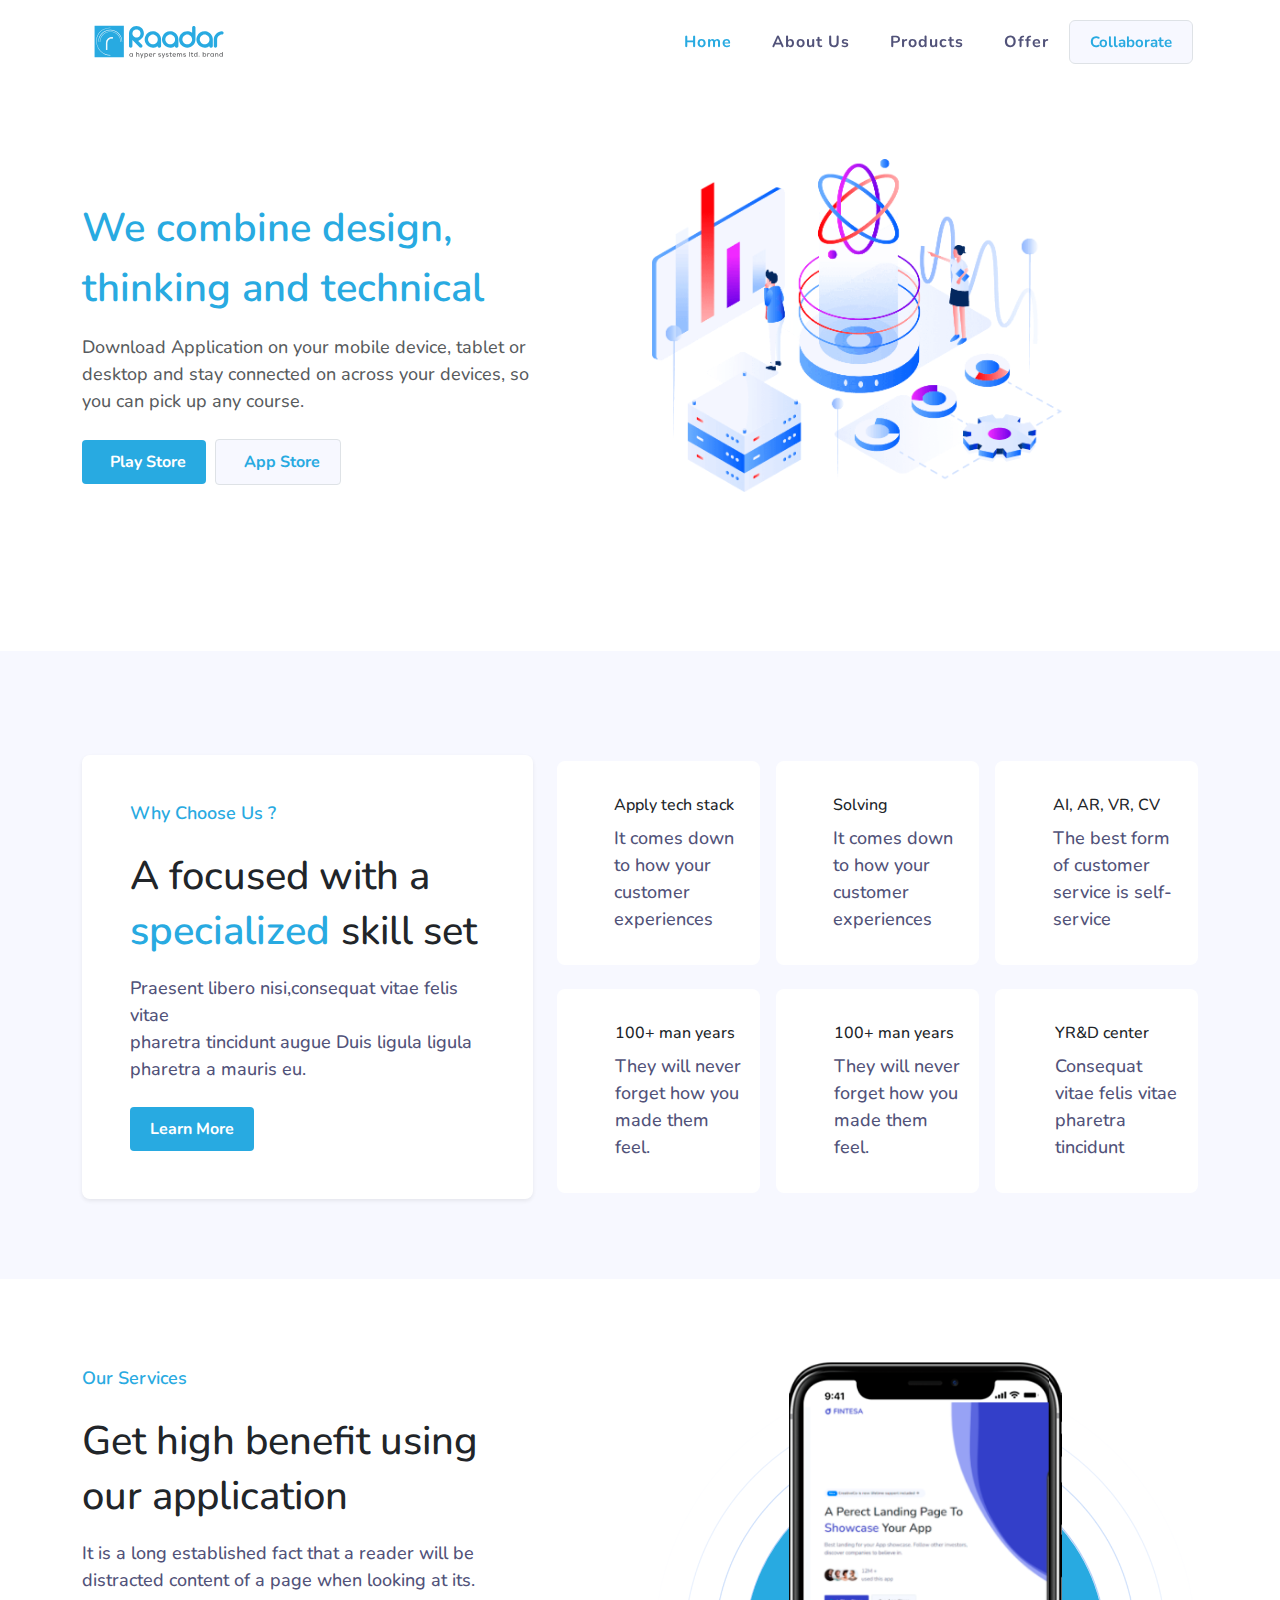
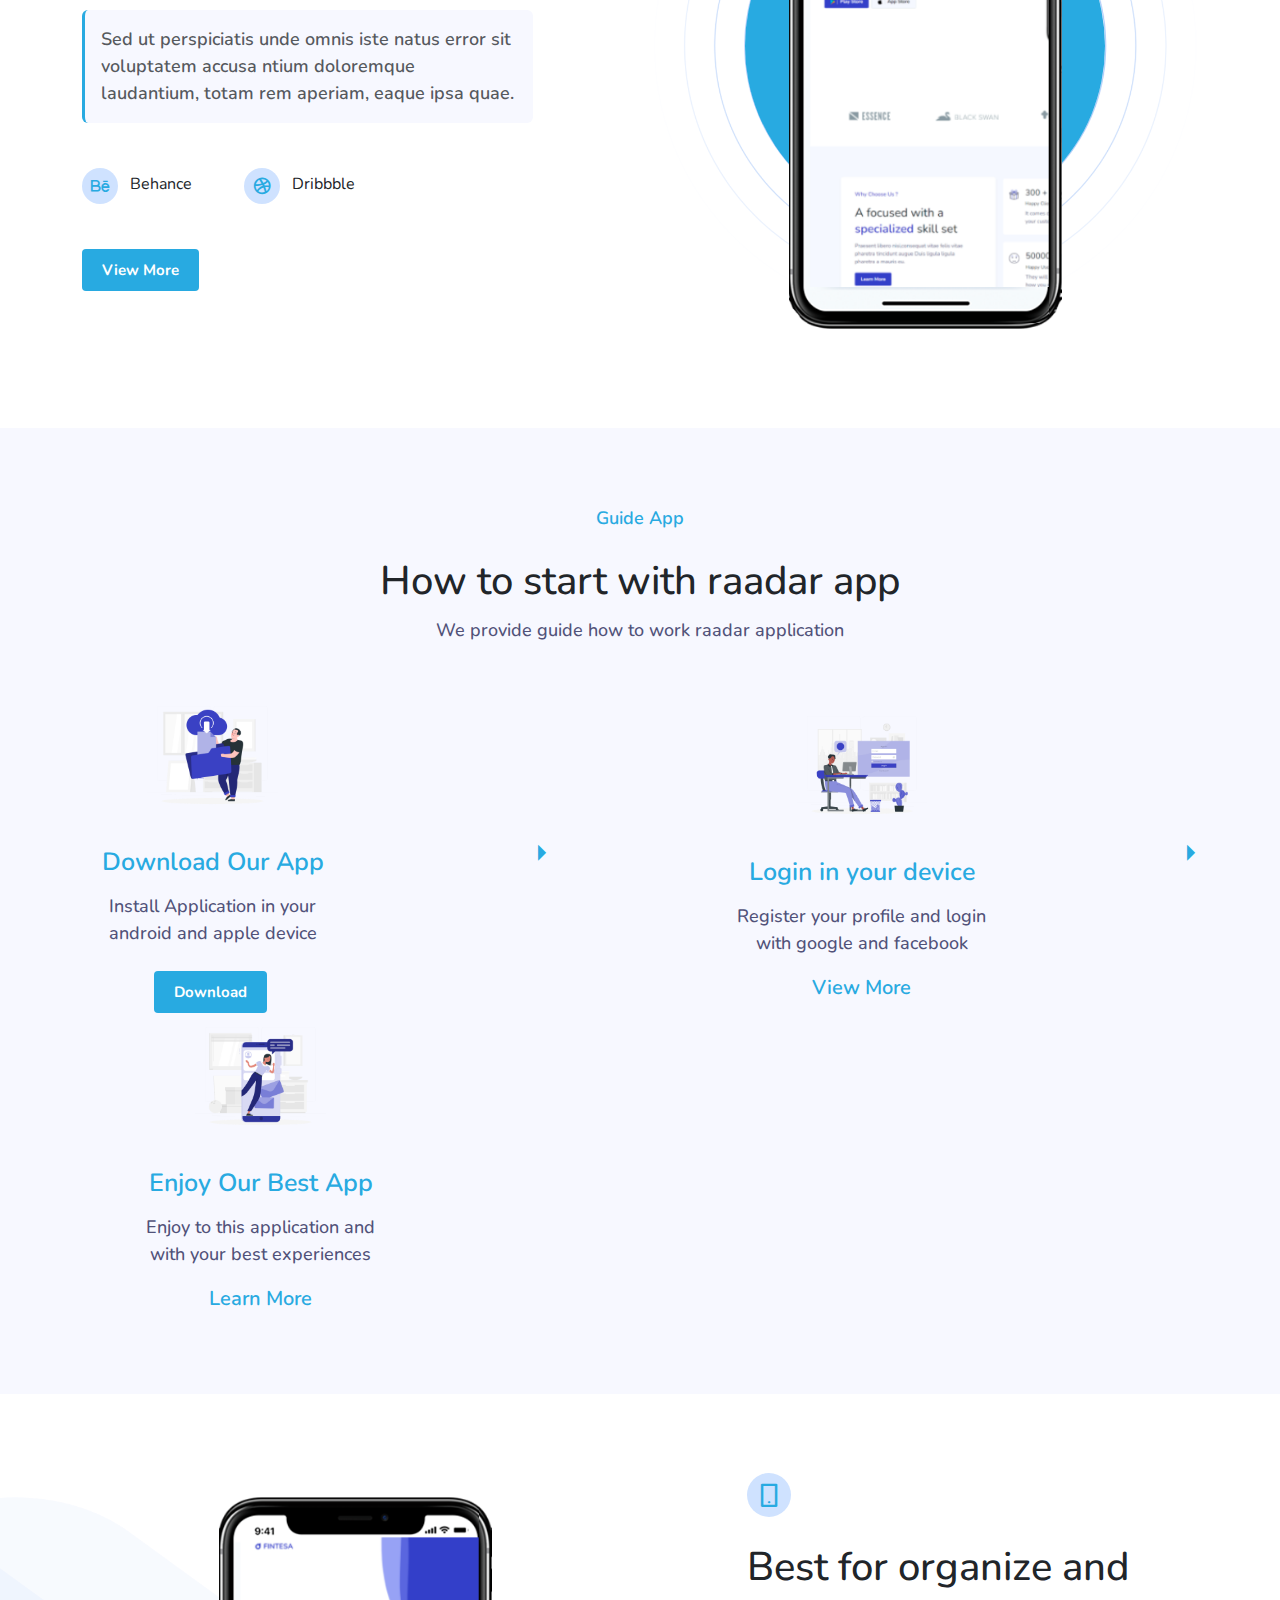
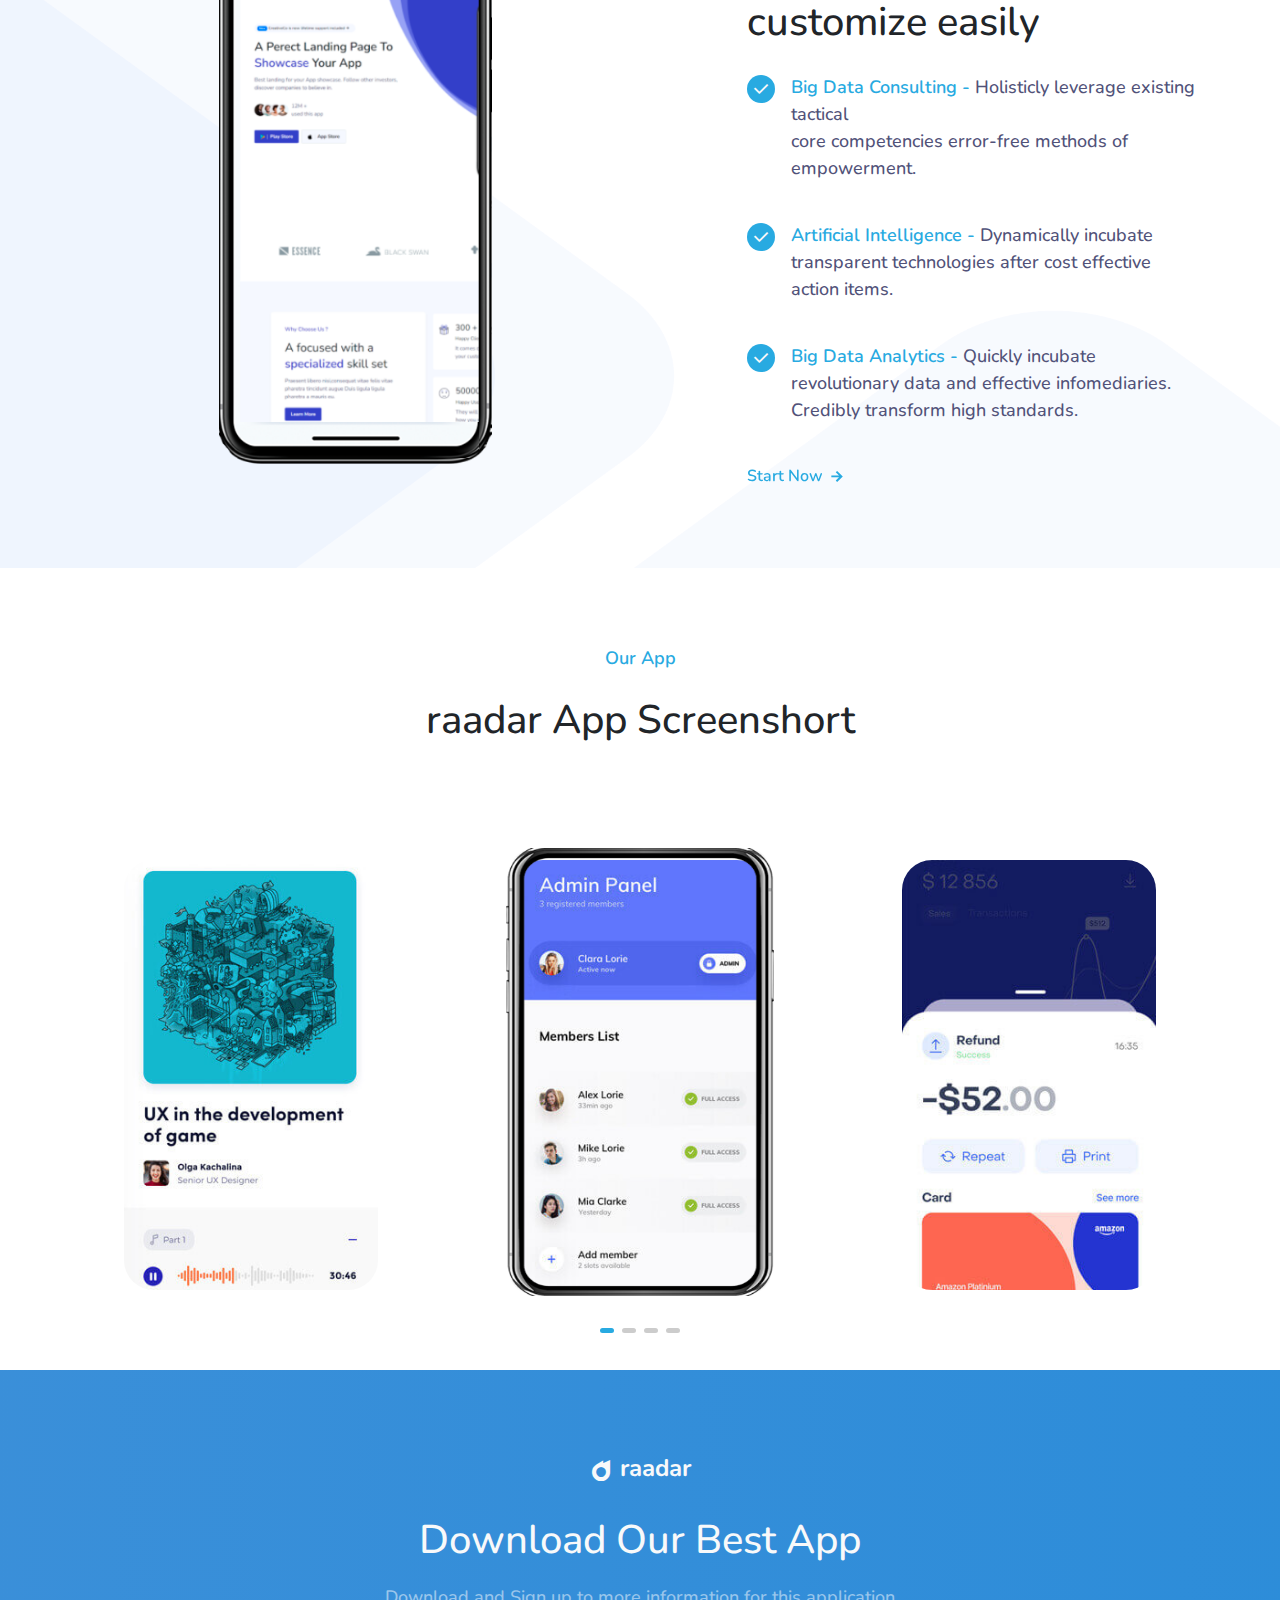
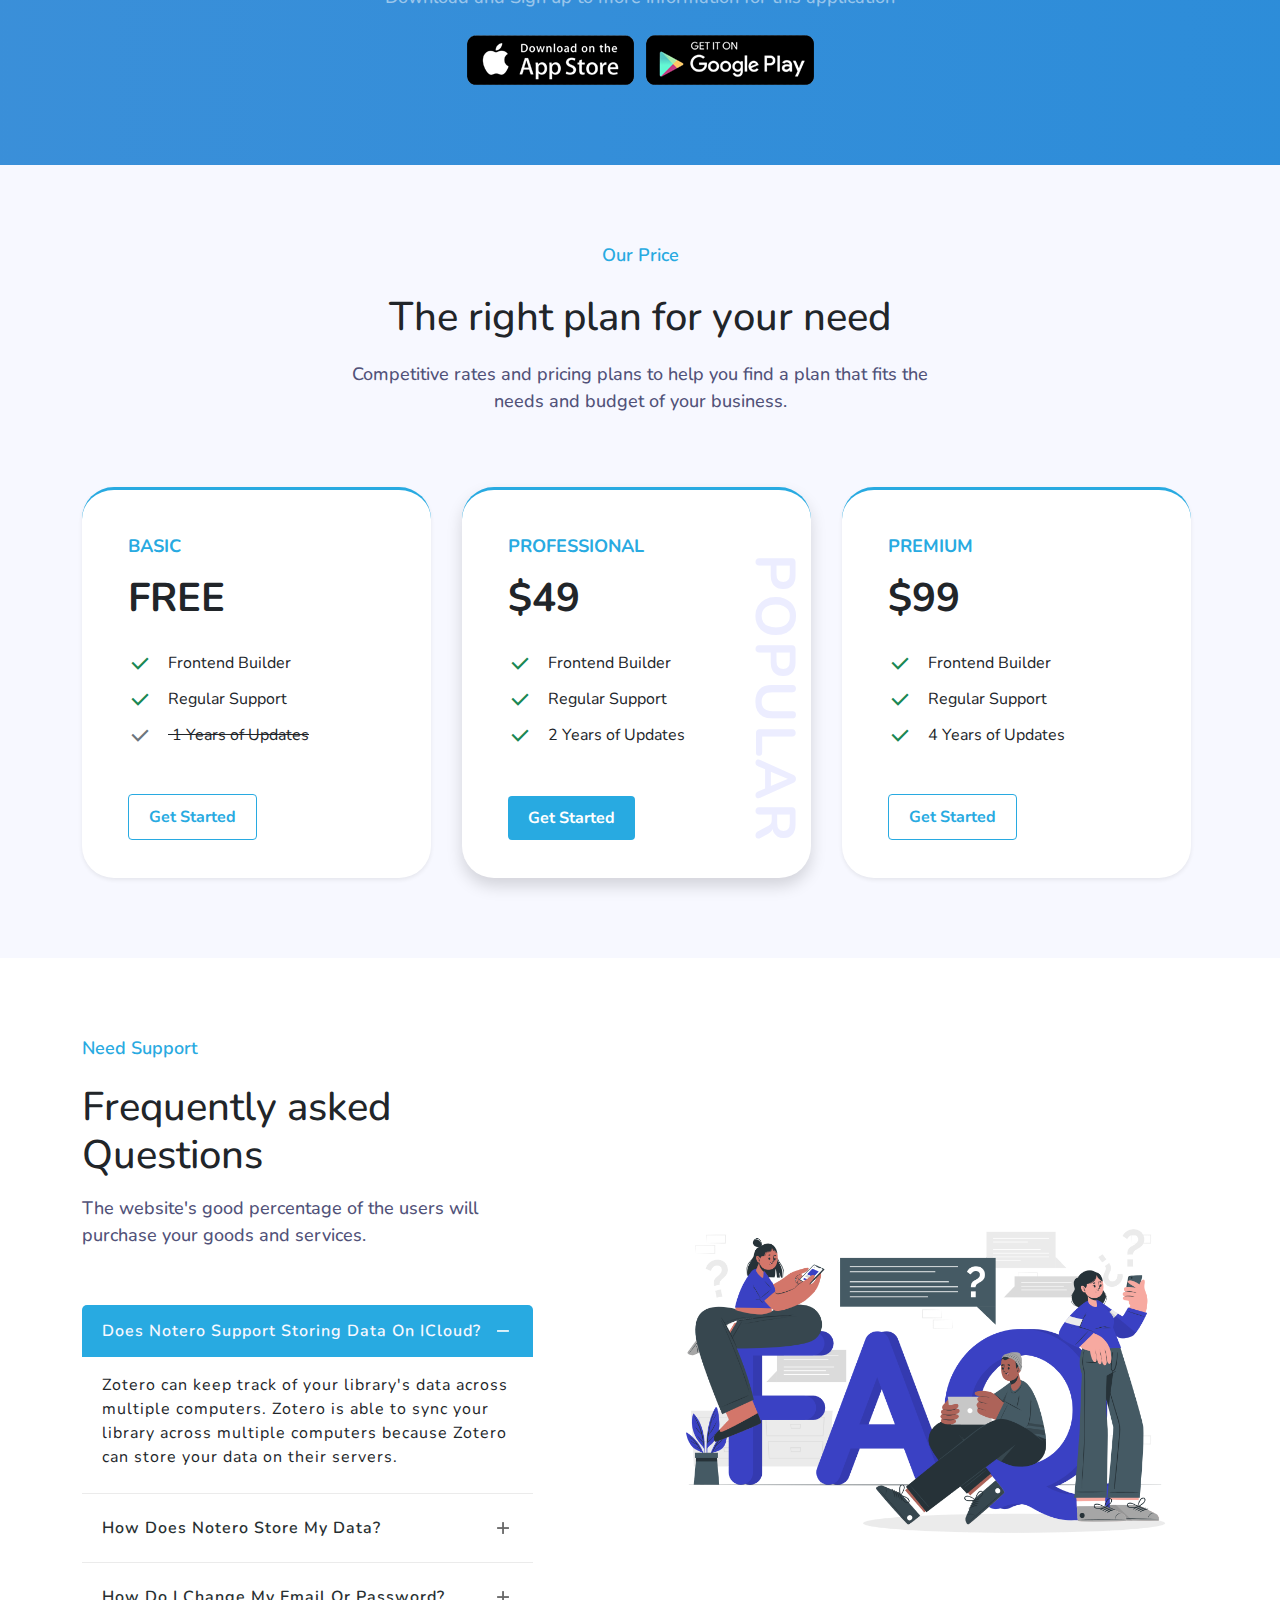
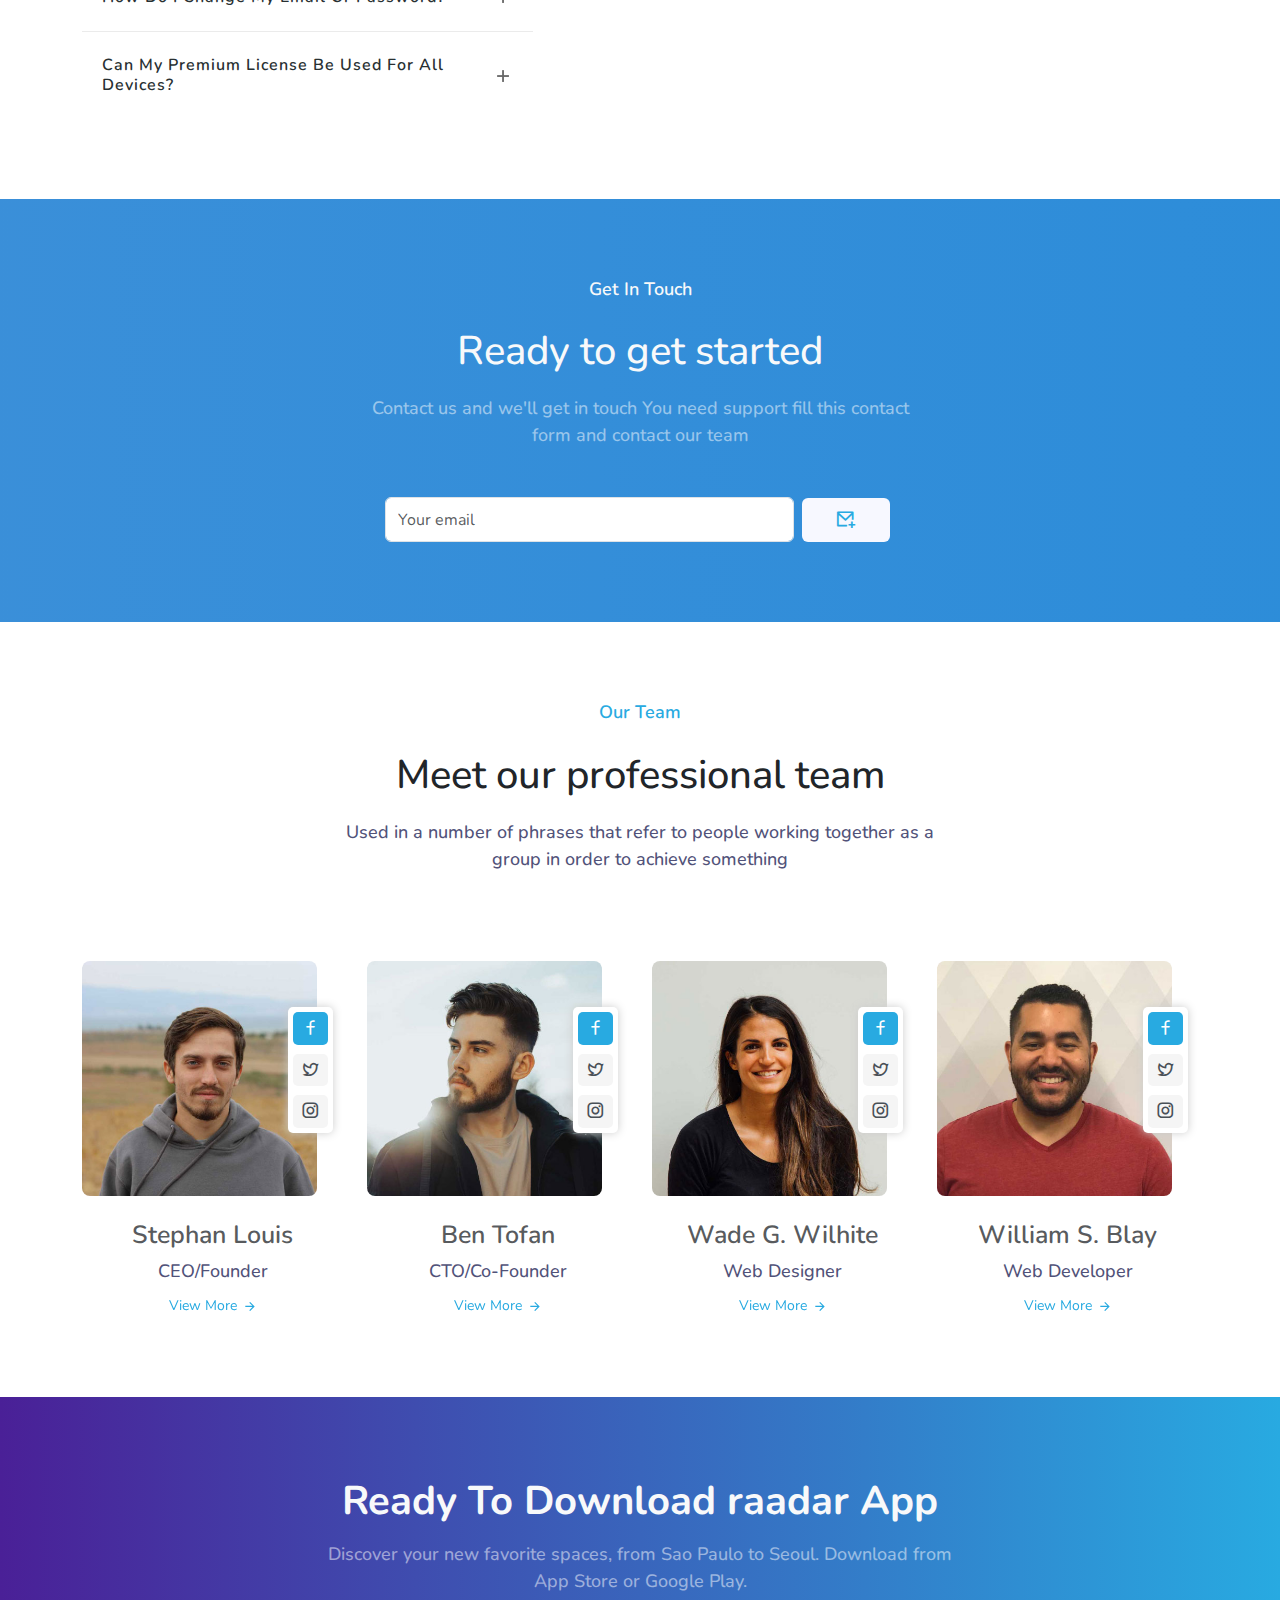
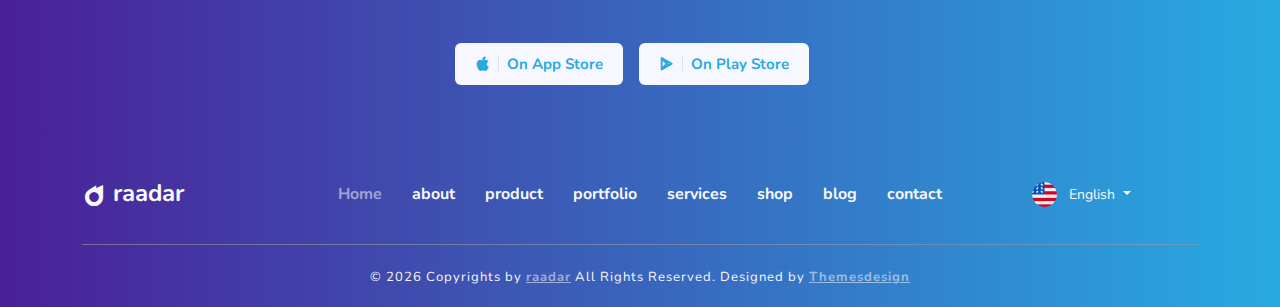
==== commit 4fa9bc0a: "changes" ====
--- a/index-2.html
+++ b/index-2.html
@@ -111,12 +111,12 @@
                 </div>
                 <div class="col-lg-6 order-1 order-lg-2">
 
-                    <div class="row justify-content-center">
-                        <div class="col-lg-12">
-                            <img src="images/main-pic.png" alt=""
-                                class="img-fluid w-75" />
-                        </div>
-                    </div>
+                      <div class="row justify-content-center">
+                                    <div class="col-lg-12">
+                                        <img src="images/main-pic.png" alt=""
+                                            class="img-fluid w-75" />
+                                    </div>
+                                </div>
                     <!-- <div id="carouselExampleControls" class="carousel slide"
                         data-bs-ride="carousel">
                         <div class="carousel-inner">
@@ -163,167 +163,149 @@
             <!-- row end  -->
         </div>
     </section>
-    <section class="section brand-part bg-light">
+   
+    <!-- about-part start  -->
+    <section class="section about-part-1 bg-light" id="about">
         <div class="container">
             <!-- row start  -->
-            <div class="row justify-content-center text-center g-4">
-                <div class="col-lg-3 col-5">
-                    <a href="#"><img src="images/logo/1.png" alt
-                            class="img-fluid" /></a>
-                </div>
-                <div class="col-lg-3 col-5">
-                    <a href="#"><img src="images/logo/2.png" alt
-                            class="img-fluid" /></a>
-                </div>
-                <div class="col-lg-3 col-5">
-                    <a href="#"><img src="images/logo/3.png" alt
-                            class="img-fluid" /></a>
-                </div>
-                <div class="col-lg-3 col-5">
-                    <a href="#"><img src="images/logo/4.png" alt
-                            class="img-fluid" /></a>
-                </div>
-            </div>
-            <!-- row end  -->
-        </div>
-    </section>
-    <!-- about-part start  -->
-    <section class="section about-part-1" id="about">
-        <div class="container">
-            <div class="about-header text-center">
-                <div class="title-sm">
-                    <h6 class="text-primary"> About Us</h6>
-                </div>
-                <div class="main-title mt-4">
-                    <h2 class="display-6 text-dark">This is how easy it is to
-                        use app</h2>
-                    <p class="mt-3 lh-base"> If you are looking for some
-                        inspiration, the 25 examples below will <br>
-                        guide your creative process</p>
-                </div>
-            </div>
-            <!-- row start  -->
-            <div class="row mt-5 text-center g-5">
-                <div class="col-lg-4">
-                    <div class="content shadow-none">
-                        <div class="icon">
-                            <lord-icon
-                                src="https://cdn.lordicon.com/wxnxiano.json"
-                                trigger="morph"
-                                colors="primary:#495057,secondary:#3a41c4"
-                                style="width:60px; height:60px"
-                                class=" rounded-3">
-                            </lord-icon>
-                        </div>
-                        <div class="mt-4">
-                            <h6>Bootstrap Base Program</h6>
-                            <p class="lh-base">Some quick example text to build
-                                on the card title <br> and make up the bulk of
-                                the
-                                card's .</p>
-                        </div>
-                    </div>
-                </div>
-                <div class="col-lg-4">
-                    <div class="content">
-                        <div class="icon">
-                            <lord-icon
-                                src="https://cdn.lordicon.com/tclnsjgx.json"
-                                trigger="morph"
-                                colors="primary:#495057,secondary:#3a41c4"
-                                style="width:60px; height:60px"
-                                class=" rounded-3">
-                            </lord-icon>
-                        </div>
-                        <div class="mt-4">
-                            <h6>Easy to customize</h6>
-                            <p class="lh-base">Credibly brand standards
-                                compliant users without extensible services.
-                                Anibh euismod .
-                            </p>
-                        </div>
-                    </div>
-                </div>
-                <div class="col-lg-4">
-                    <div class="content shadow-none">
-                        <div class="icon">
-                            <lord-icon
-                                src="https://cdn.lordicon.com/qghrdngw.json"
-                                trigger="morph"
-                                colors="primary:#495057,secondary:#3a41c4"
-                                style="width:60px; height:60px"
-                                class=" rounded-3">
-                            </lord-icon>
-                        </div>
-                        <div class="mt-4">
-                            <h6>Digital Design </h6>
-                            <p class="lh-base">Separated they live in Bookmarks
-                                grove right at <br>the coast of the Semantics,
-                                and
-                                large.</p>
-                        </div>
-                    </div>
-                </div>
-            </div>
-            <!-- row end  -->
-            <!-- row start  -->
-            <div class="row mt-5 pt-5 text-center g-5">
-                <div class="col-lg-4">
-                    <div class="content">
-                        <div class="icon">
-                            <lord-icon
-                                src="https://cdn.lordicon.com/soseozvi.json"
-                                trigger="morph"
-                                colors="primary:#495057,secondary:#3a41c4"
-                                style="width:60px; height:60px"
-                                class=" rounded-3">
-                            </lord-icon>
-                        </div>
-                        <div class="mt-4">
-                            <h6>Strategy Solutions</h6>
-                            <p class="lh-base">It is a paradisematic country, in
-                                which roasted <br> parts of fly into your mouth
-                                .</p>
-                        </div>
-                    </div>
-                </div>
-                <div class="col-lg-4">
-                    <div class="content shadow-none">
-                        <div class="icon">
-                            <lord-icon
-                                src="https://cdn.lordicon.com/uukerzzv.json"
-                                trigger="morph"
-                                colors="primary:#495057,secondary:#3a41c4"
-                                style="width:60px; height:60px"
-                                class=" rounded-3">
-                            </lord-icon>
-                        </div>
-                        <div class="mt-4">
-                            <h6>Awesome Support</h6>
-                            <p class="lh-base">Hampden-Sydney College in
-                                Virginia, looked up one of the more obscure
-                                Latin
-                                compliant.</p>
-                        </div>
-                    </div>
-                </div>
-                <div class="col-lg-4">
-                    <div class="content">
-                        <div class="icon">
-                            <lord-icon
-                                src="https://cdn.lordicon.com/gqdnbnwt.json"
-                                trigger="morph"
-                                colors="primary:#495057,secondary:#3a41c4"
-                                style="width:60px; height:60px"
-                                class=" rounded-3">
-                            </lord-icon>
-                        </div>
-                        <div class="mt-4">
-                            <h6>Truly Multipurpose</h6>
-                            <p class="lh-base">There are many variations of
-                                passages of Lorem <br>Ipsum available, but the
-                                majority .
-                            </p>
+            <div class="row align-items-center justify-content-center">
+                <div class="col-lg-5">
+                    <div
+                        class="bg-white p-5 shadow-sm rounded-3 mt-4 position-relative overflow-hidden">
+                        <div class="about-header">
+                            <div class="title-sm">
+                                <h6 class="text-primary">Why Choose Us ?</h6>
+                            </div>
+                            <div class="main-title mt-4">
+                                <h2 class="display-6 lh-55 text-dark">
+                                    A focused with a<br />
+                                    <span class="fw-semibold text-primary">
+                                        specialized </span>
+                                    skill set
+                                </h2>
+                            </div>
+                        </div>
+                        <p class="mt-3 lh-base">
+                            Praesent libero nisi,consequat vitae felis vitae
+                            <br />
+                            pharetra tincidunt augue Duis ligula ligula<br />
+                            pharetra a mauris eu.
+                        </p>
+                        <div class="btn-part mt-4">
+                            <a href="#" class="btn btn-primary fs-6">Learn
+                                More</a>
+                        </div>
+                    </div>
+                </div>
+                <div class="col-lg-7">
+                    <div class="row mt-2 g-3">
+                        <div class="col-lg-4">
+                            <div
+                                class="icon-text d-flex bg-white p-3 rounded-3">
+                                <lord-icon
+                                    src="https://cdn.lordicon.com/nkmsrxys.json"
+                                    trigger="loop"
+                                    colors="primary:#121331,secondary:#3a41c4"
+                                    style="width: 80px; height: 80px">
+                                </lord-icon>
+                                <div class="ms-3 mt-3">
+                                 
+                                    <p class="text-dark fs-6 mb-2">Apply tech stack
+                                    </p>
+                                    <p>It comes down to how your customer
+                                        experiences</p>
+                                </div>
+                            </div>
+                        </div>
+                        <div class="col-lg-4">
+                            <div
+                                class="icon-text d-flex bg-white p-3 rounded-3">
+                                <lord-icon
+                                    src="https://cdn.lordicon.com/nkmsrxys.json"
+                                    trigger="loop"
+                                    colors="primary:#121331,secondary:#3a41c4"
+                                    style="width: 80px; height: 80px">
+                                </lord-icon>
+                                <div class="ms-3 mt-3">
+                          
+                                    <p class="text-dark fs-6 mb-2">Solving
+                                    </p>
+                                    <p>It comes down to how your customer
+                                        experiences</p>
+                                </div>
+                            </div>
+                        </div>
+                        <div class="col-lg-4">
+                            <div
+                                class="icon-text d-flex bg-white p-3 rounded-3">
+                                <lord-icon
+                                    src="https://cdn.lordicon.com/eszyyflr.json"
+                                    trigger="loop"
+                                    colors="primary:#121331,secondary:#3a41c4"
+                                    style="width: 80px; height: 80px">
+                                </lord-icon>
+                                <div class="ms-3 mt-3">
+                    
+                                    <p class="text-dark fs-6 mb-2">AI, AR, VR, CV</p>
+                                    <p>The best form of customer service is
+                                        self-service</p>
+                                </div>
+                            </div>
+                        </div>
+                    </div>
+                    <div class="row mt-2 g-3">
+                        <div class="col-lg-4">
+                            <div
+                                class="icon-text d-flex bg-white p-3 rounded-3">
+                                <lord-icon
+                                    src="https://cdn.lordicon.com/pithnlch.json"
+                                    trigger="loop"
+                                    colors="primary:#121331,secondary:#3a41c4"
+                                    style="width: 80px; height: 80px">
+                                </lord-icon>
+                                <div class="ms-3 mt-3">
+                               
+                                    <p class="text-dark fs-6 mb-2">100+ man years
+                                    </p>
+                                    <p>They will never forget how you made them
+                                        feel.</p>
+                                </div>
+                            </div>
+                        </div>
+                        <div class="col-lg-4">
+                            <div
+                                class="icon-text d-flex bg-white p-3 rounded-3">
+                                <lord-icon
+                                    src="https://cdn.lordicon.com/pithnlch.json"
+                                    trigger="loop"
+                                    colors="primary:#121331,secondary:#3a41c4"
+                                    style="width: 80px; height: 80px">
+                                </lord-icon>
+                                <div class="ms-3 mt-3">
+                               
+                                    <p class="text-dark fs-6 mb-2">100+ man years
+                                    </p>
+                                    <p>They will never forget how you made them
+                                        feel.</p>
+                                </div>
+                            </div>
+                        </div>
+                        <div class="col-lg-4">
+                            <div
+                                class="icon-text d-flex bg-white p-3 rounded-3">
+                                <lord-icon
+                                    src="https://cdn.lordicon.com/kbtmbyzy.json"
+                                    trigger="loop"
+                                    colors="primary:#121331,secondary:#3a41c4"
+                                    style="width: 80px; height: 80px">
+                                </lord-icon>
+                                <div class="ms-3 mt-3">
+                                    <p class="text-dark fs-6 mb-2">YR&D center
+                                    </p>
+                                    <p>Consequat vitae felis vitae pharetra
+                                        tincidunt</p>
+                                </div>
+                            </div>
                         </div>
                     </div>
                 </div>
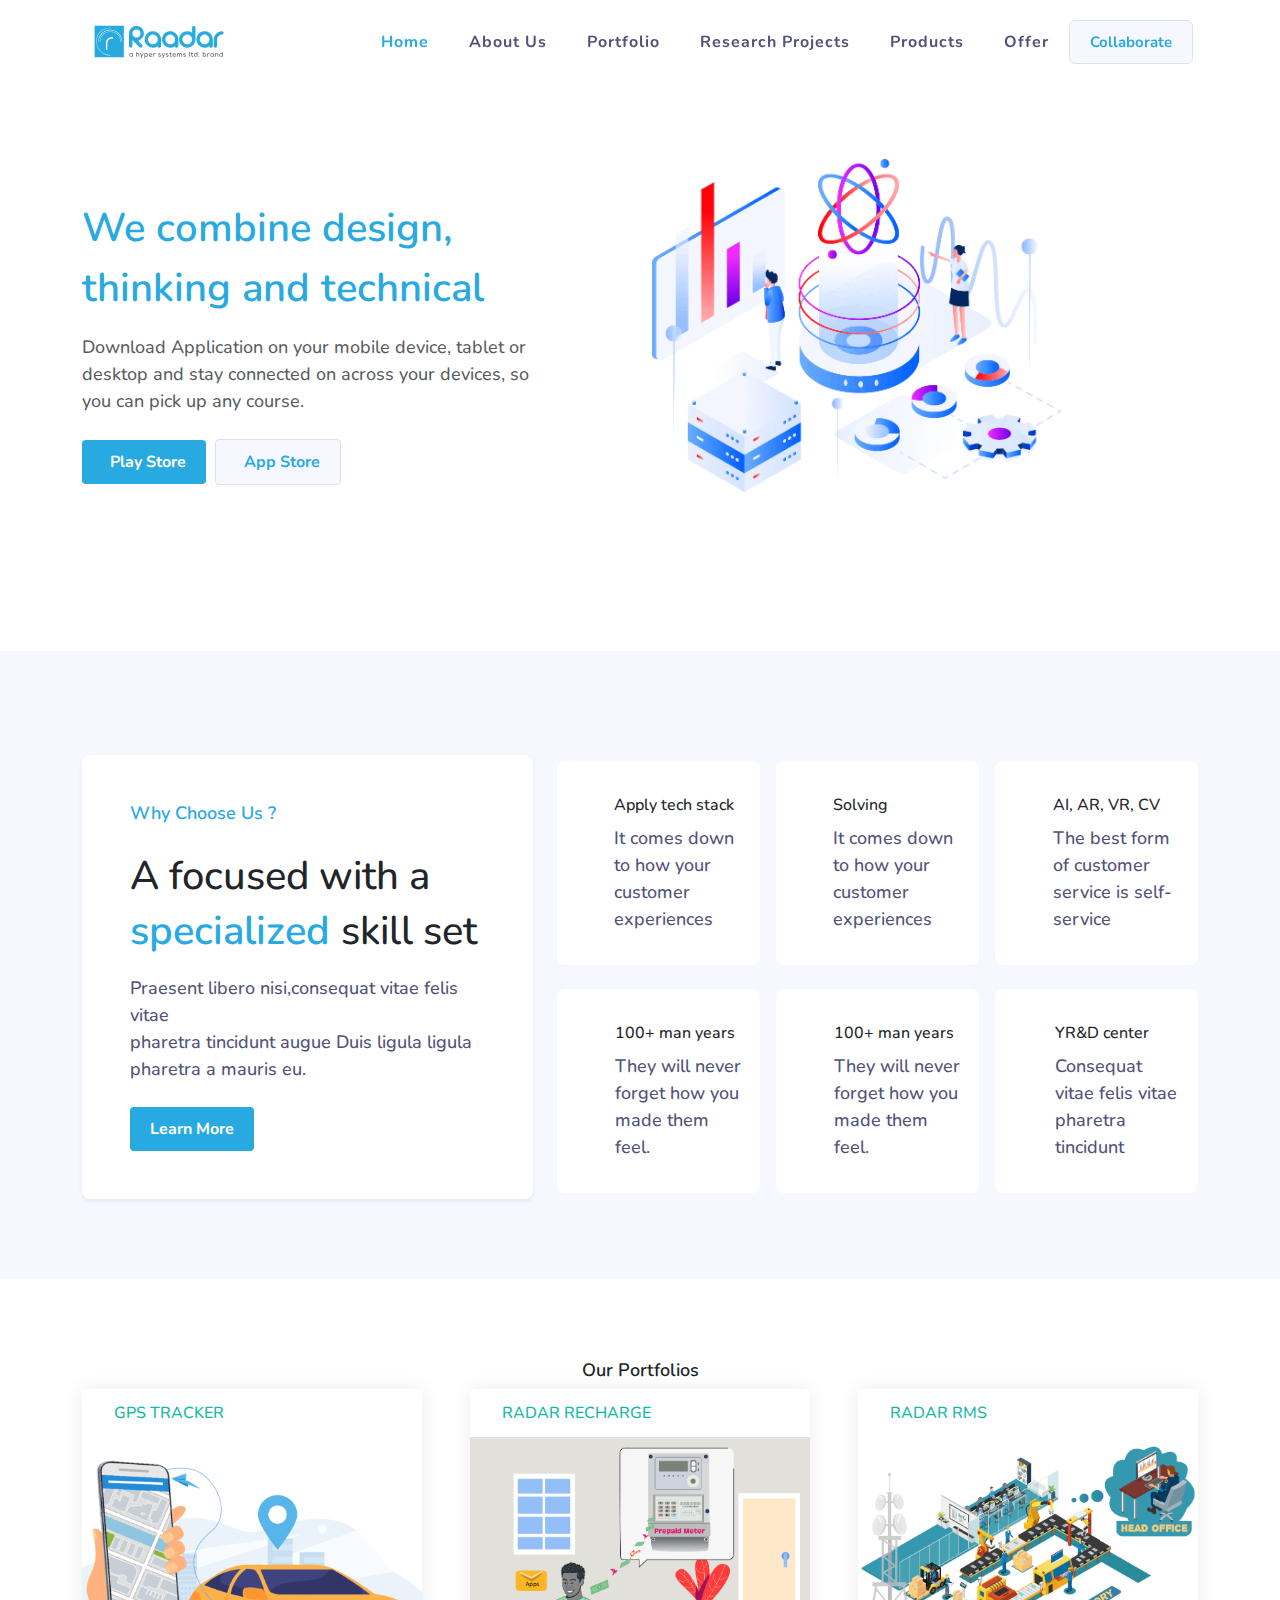
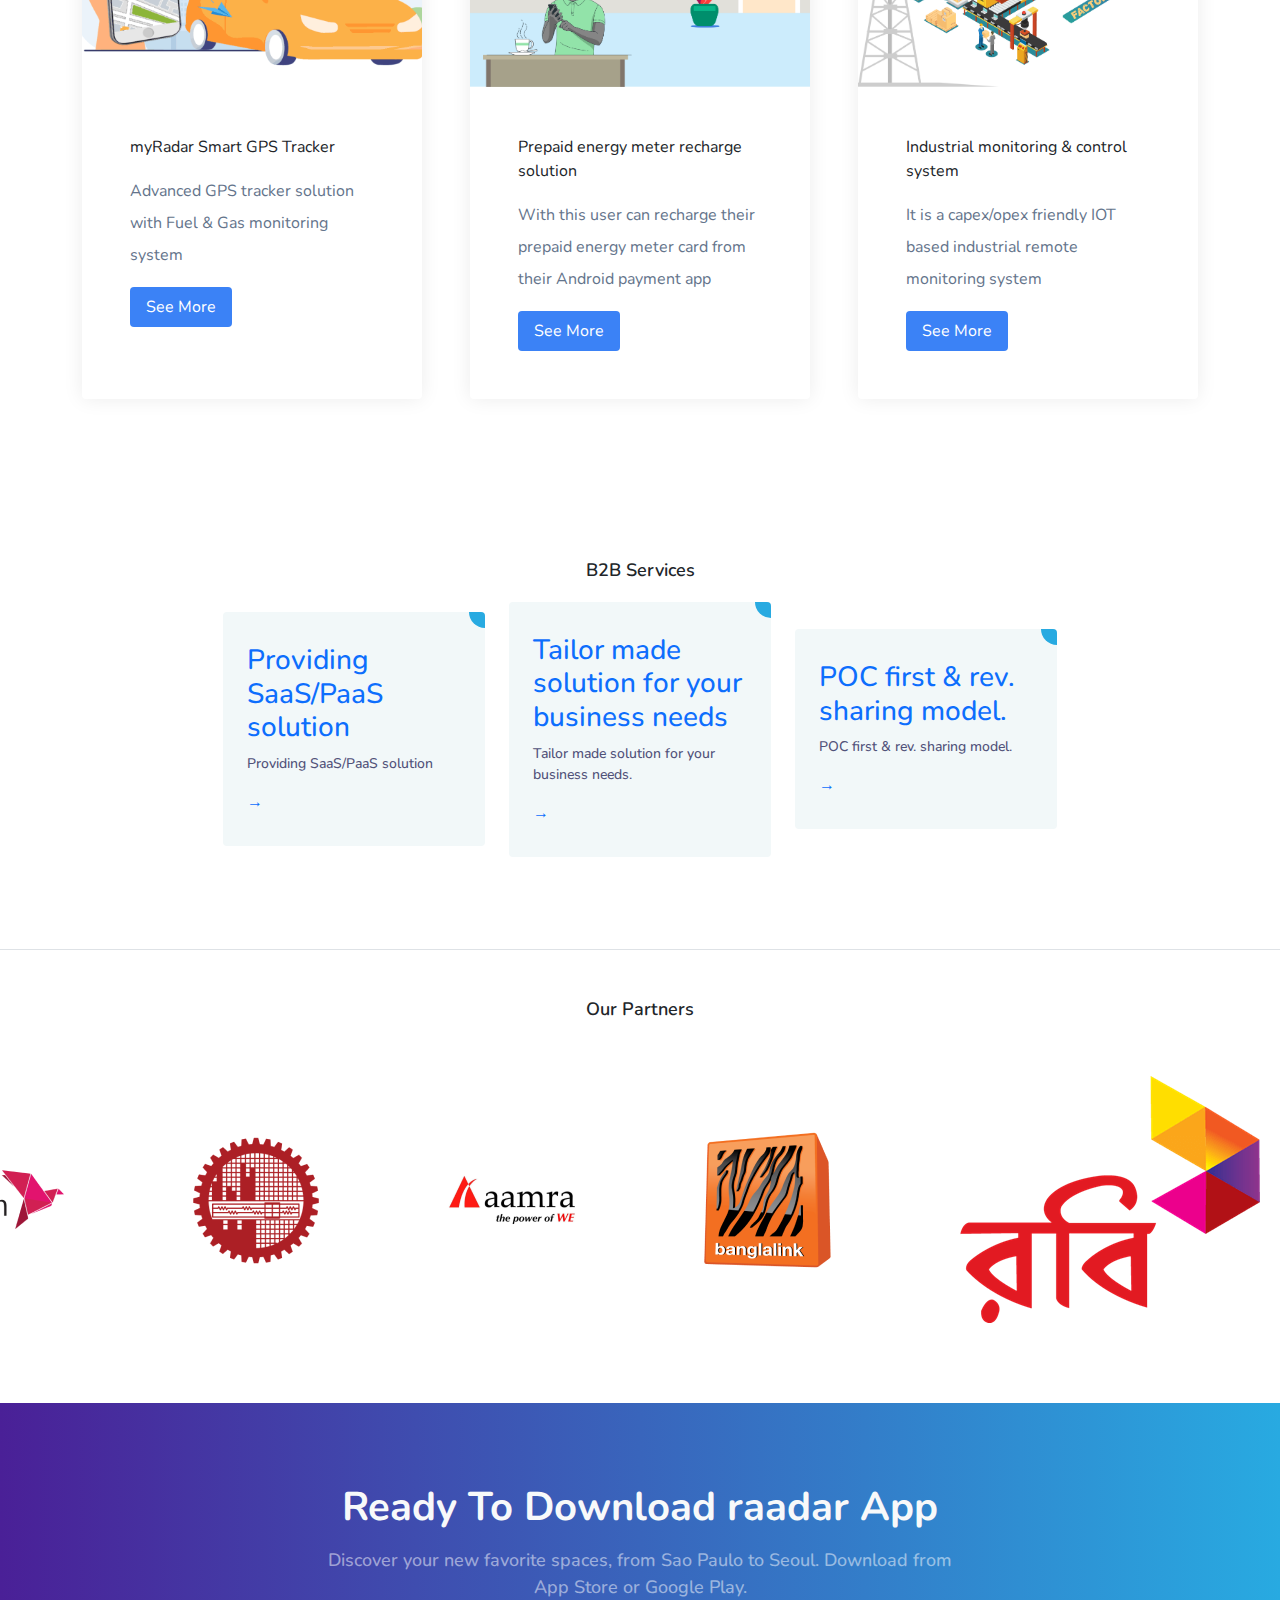
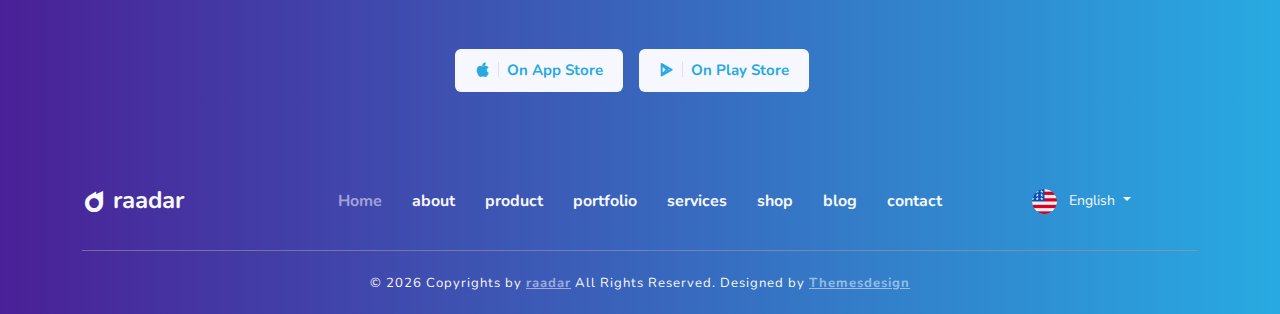
==== commit 37dcb6f5: "changes" ====
--- a/index-2.html
+++ b/index-2.html
@@ -19,6 +19,7 @@
     <!-- bootstrap  -->
     <link rel="stylesheet" href="css/bootstrap.min.css" />
     <link rel="stylesheet" href="css/style.min.css" />
+    <link rel="stylesheet" type="text/css" href="css/tailwind.css" />
 </head>
 <body data-bs-spy="scroll" data-bs-target="#navbarCollapse">
     <div class="modal fade" id="exampleModal">
@@ -62,6 +63,12 @@
                         </li>
                         <li class="nav-item">
                             <a class="nav-link" href="#about">About us</a>
+                        </li>
+                        <li class="nav-item">
+                            <a class="nav-link" href="#about">portfolio</a>
+                        </li>
+                        <li class="nav-item">
+                            <a class="nav-link" href="#about">Research Projects</a>
                         </li>
                         <li class="nav-item">
                             <a class="nav-link" href="#features">Products</a>
@@ -314,715 +321,262 @@
         </div>
     </section>
     <!-- about-part end  -->
-
-
-    <section class="section services-part">
-        <div class="container">
-            <div class="row align-items-center justify-content-between">
-                <div class="col-lg-5 order-2 order-lg-1">
-                    <div class="about-header mb-5">
-                        <div class="title-sm">
-                            <h6 class="text-primary">Our Services</h6>
-                        </div>
-                        <div class="main-title my-4">
-                            <h2 class="display-6 text-dark lh-55">
-                                Get high benefit using <br> our application
-                            </h2>
-                            <p class="mt-3 lh-base">
-                                It is a long established fact that a reader will
-                                be distracted content of a page when looking at
-                                its.
-                            </p>
-                            <p
-                                class="text-muted p-3 bg-light border-start border-primary border-3 fw-semibold rounded-2">
-                                Sed ut perspiciatis unde omnis iste natus error
-                                sit voluptatem accusa ntium doloremque
-                                laudantium, totam rem aperiam, eaque ipsa
-                                quae.</p>
-                            <div class="icon-text mt-5">
-                                <a href="#" class="text-dark"><i
-                                        class="ri-behance-line align-middle text-primary bg-primary-subtle p-2 rounded-circle fs-5 me-2"></i>
-                                    Behance</a>
-                                <a href="#" class="text-dark ms-5 me-5"><i
-                                        class="ri-dribbble-line align-middle text-primary bg-primary-subtle p-2 rounded-circle fs-5 me-2"></i>
-                                    Dribbble</a>
-                            </div>
-                            <a href="#" class="btn btn-primary mt-5">View
-                                More</a>
-                        </div>
-                    </div>
-                </div>
-                <div class="col-lg-6 order-1 order-lg-2">
-                    <div class="img-part-1 text-center mb-3 position-relative">
-                        <img src="images/mob-1.png" alt=""
-                            class="img-fluid w-50" />
-                    </div>
-                </div>
-            </div>
-        </div>
-    </section>
-
-
-    <section class="section guide-app bg-light">
-        <div class="container">
-            <div class="guide-header text-center">
-                <div class="title-sm">
-                    <h6 class="text-primary">Guide App</h6>
-                </div>
-                <div class="main-title mt-4">
-                    <h2 class="display-6 lh-55 text-dark">
-                        How to start with raadar app
-                    </h2>
-                    <p>
-                        We provide guide how to work raadar application
-                    </p>
-                </div>
-            </div>
-            <div class="guide-content text-center mt-5">
-                <div class="row align-items-center justify-content-between">
-                    <div class="col-lg-3">
-                        <img src="images/Download-rafiki.png" alt="" class="img-fluid w-50">
-                        <h4 class="text-primary mt-4">Download Our App</h4>
-                        <p class="my-3">Install Application in your android and apple device</p>
-                        <div class="main-btn mt-4">
-                            <a href="#" class="btn btn-primary">Download</a>
-                        </div>
-                    </div>
-                    <div class="col-lg-1 d-none d-lg-block">
-                        <i class="ri-arrow-right-s-fill ms-lg-5 fs-2 text-primary"></i>
-                    </div>
-                    <div class="col-lg-3 ms-lg-5">
-                        <img src="images/Computer-login-rafiki.png" alt="" class="img-fluid w-50">
-                        <h4 class="text-primary mt-4"> Login in your device</h4>
-                        <p class="my-3">Register your profile and login with google and facebook</p>
-                        <a href="#" class="text-primary fs-5 fw-semibold mt-4">View More</a>
-                        
-                    </div>
-                    <div class="col-lg-1 d-none d-lg-block">
-                        
-                        <i class="ri-arrow-right-s-fill ms-lg-5 fs-2 text-primary"></i>
-                    </div>
-                    <div class="col-lg-3 ms-lg-5">
-                        <img src="images/Mobile-rafiki.png" alt="" class="img-fluid w-50">
-                        <h4 class="text-primary mt-4">Enjoy Our Best App</h4>
-                        <p class="my-3">Enjoy to this application and with your best experiences</p>
-                        <a href="#" class="text-primary fs-5 fw-semibold mt-4">Learn More</a>
-                    </div>
-                </div>
-            </div>
-        </div>
-    </section>
-
-
-    <section class="section features-part hero-part" id="features">
-        <div class="container">
-            <div class="row align-items-center justify-content-between">
-                <div class="col-lg-6">
-                    <div class="text-center">
-                        <img src="images/mob-1.png" alt=""
-                            class="img-fluid w-50" />
-                    </div>
-                </div>
-                <div class="col-lg-5">
-                    <div class="features-header">
-                        <div class="title-sm">
-                            <i
-                                class="ri-smartphone-line align-middle fs-3 p-2 bg-primary-subtle rounded-circle text-primary"></i>
-                        </div>
-                        <div class="main-title my-4">
-                            <h2 class="display-6 text-dark lh-55">
-                                Best for organize and customize easily
-                            </h2>
-                        </div>
-                        <div class="d-flex mt-4">
-                            <div class="icon">
-                                <i
-                                    class="ri-check-fill fs-5 p-1 text-light bg-primary rounded-circle"></i>
-                            </div>
-                            <div class="text ms-3">
-                                <p>
-                                    <span class="fw-semibold text-primary">Big
-                                        Data Consulting - </span>
-                                    Holisticly leverage existing tactical <br>
-                                    core
-                                    competencies error-free methods of
-                                    empowerment.
-                                </p>
-                            </div>
-                        </div>
-                        <div class="d-flex mt-4">
-                            <div class="icon">
-                                <i
-                                    class="ri-check-fill fs-5 p-1 text-light bg-primary rounded-circle"></i>
-                            </div>
-                            <div class="text ms-3">
-                                <p>
-                                    <span
-                                        class="fw-semibold text-primary">Artificial
-                                        Intelligence - </span>
-                                    Dynamically incubate transparent
-                                    technologies after cost effective action
-                                    items.
-                                </p>
-                            </div>
-                        </div>
-                        <div class="d-flex my-4">
-                            <div class="icon">
-                                <i
-                                    class="ri-check-fill fs-5 p-1 text-light bg-primary rounded-circle"></i>
-                            </div>
-                            <div class="text ms-3">
-                                <p>
-                                    <span class="fw-semibold text-primary">Big
-                                        Data Analytics - </span>
-                                    Quickly incubate revolutionary data and
-                                    effective infomediaries. Credibly transform
-                                    high standards.
-                                </p>
-                            </div>
-                        </div>
-                        <a href="#"
-                            class="text-primary fw-semibold icon-link icon-link-hover">Start
-                            Now
-                            <i class="ri-arrow-right-line bi mb-2"></i></a>
-                    </div>
-                </div>
-            </div>
-        </div>
-    </section>
-
-    <section class="section app-screenshort position-relative overflow-hidden">
-        <div class="container">
-            <div class="ss-header text-center mb-5 pb-5">
-                <div class="title-sm">
-                    <h6 class="text-primary">Our App</h6>
-                </div>
-                <div class="main-title mt-4">
-                    <h2 class="text-dark display-6 lh-55">
-                        raadar App Screenshort
-                    </h2>
-                    <p class="mt-3 lh-base">
-                        
-                    </p>
-                </div>
-            </div>
-            <div class="screenshort mt-5">
-                <div class="row align-items-center justify-content-center">
-                    <div class="col-lg-12">
-                        <div class="swiper mySwiper overflow-hidden">
-                            <div class="swiper-wrapper">
-                                <div class="swiper-slide"><img
-                                        src="images/swiper/01.jpg" alt=""
-                                        class="img-fluid w-75"></div>
-                                <div class="swiper-slide"><img
-                                        src="images/swiper/02.jpg" alt=""
-                                        class="img-fluid w-75"></div>
-                                <div class="swiper-slide"><img
-                                        src="images/swiper/03.jpg" alt=""
-                                        class="img-fluid w-75"></div>
-                                <div class="swiper-slide"><img
-                                        src="images/swiper/04.jpg" alt=""
-                                        class="img-fluid w-75"></div>
-                            </div>
-                            <div class="swiper-pagination"></div>
-                        </div>
-                    </div>
-                </div>
-                <img src="images/mobile.png" alt="" class="img-fluid mobile-phone">
-            </div>
-        </div>
-    </section>
-
-
-    <section class="section download-part bg-primary position-relative"
-        id="download">
-        <div class="container">
-            <div class="bg-overlay"></div>
-            <div
-                class="row align-items-center position-relative justify-content-center">
-                <div class="col-lg-6">
-                    <div class="cta-header  text-center">
-                        <div class="title-sm">
-                            <div class="logo">
-                                <a class="fs-4 text-light fw-bold" href="#"><i
-                                        class="ri-meteor-fill fw-bold text-light align-middle"></i>
-                                    raadar
-                                </a>
-                            </div>
-                        </div>
-                        <div class="main-title mt-4">
-                            <h2 class="text-light display-6 lh-55">
-                                Download Our Best App
-                            </h2>
-                            <p class="text-white-50 mt-3 lh-base">
-                                Download and Sign up to more information for
-                                this application
-                            </p>
-                            <div class="main-btn mt-4">
-                                <a href="#" class="btn p-0 m-0"><img
-                                        src="images/app-store.png" alt=""></a>
-                                <a href="#" class="btn p-0 m-0 ms-2"><img
-                                        src="images/play-store.png" alt=""></a>
-                            </div>
-                        </div>
-                    </div>
-                </div>
-            </div>
-        </div>
-    </section>
-    <!-- price section start  -->
-    <section class="section price-part bg-light" id="price">
-        <div class="container">
-            <div class="price-header text-center">
-                <div class="title-sm">
-                    <h6 class="text-primary">Our Price</h6>
-                </div>
-                <div class="main-title mt-4">
-                    <h2 class="text-dark display-6 lh-55">
-                        The right plan for your need
-                    </h2>
-                    <p class="mt-3 lh-base">
-                        Competitive rates and pricing plans to help you find a
-                        plan that
-                        fits the
-                        <br />
-                        needs and budget of your business.
-                    </p>
-                </div>
-            </div>
-            <!-- row start  -->
-            <div class="row mt-5 g-4">
-                <div class="col-md-6 col-lg-4">
-                    <div
-                        class="card shadow-sm h-100 border-0 border-primary border-top border-3 rounded-5">
-                        <div class="card-body text-start">
-                            <h6 class="fw-bold text-primary">BASIC</h6>
-                            <div class="price">
-                                <h2 class="display-6 mt-3 fw-bold">FREE</h2>
-                            </div>
-                            <div class="price-info mt-4">
-                                <ul>
-                                    <li class="text-dark">
-                                        <i
-                                            class="ri-check-fill fs-4 text-success me-3 align-middle"></i>Frontend
-                                        Builder
-                                    </li>
-                                    <li class="text-dark">
-                                        <i
-                                            class="ri-check-fill fs-4 text-success me-3 align-middle"></i>Regular
-                                        Support
-                                    </li>
-                                    <li class="text-dark">
-                                        <i
-                                            class="ri-check-fill fs-4 text-secondary me-3 align-middle"></i><span
-                                            class="text-decoration-line-through">
-                                            1 Years of Updates</span>
-                                    </li>
-                                </ul>
-                            </div>
-                        </div>
-                        <div class="card-footer border-0 bg-white">
-                            <div class="price-btn">
-                                <a href="#"
-                                    class="btn border border-primary fs-6 text-primary">Get
-                                    Started</a>
-                            </div>
-                        </div>
-                    </div>
-                </div>
-                <div class="col-md-6 col-lg-4">
-                    <div
-                        class="card shadow h-100 border-0 border-0 border-primary border-top border-3 rounded-5 position-relative">
-                        <div class="card-body text-start">
-                            <h6 class="fw-bold text-primary">PROFESSIONAL</h6>
-                            <div class="price">
-                                <h2 class="display-6 mt-3 fw-bold">$49</h2>
-                            </div>
-                            <div class="price-info mt-4">
-                                <ul>
-                                    <li class="text-dark">
-                                        <i
-                                            class="ri-check-fill fs-4 text-success me-3 align-middle"></i>Frontend
-                                        Builder
-                                    </li>
-                                    <li class="text-dark">
-                                        <i
-                                            class="ri-check-fill fs-4 text-success me-3 align-middle"></i>Regular
-                                        Support
-                                    </li>
-                                    <li class="text-dark">
-                                        <i
-                                            class="ri-check-fill fs-4 text-success me-3 align-middle"></i>2
-                                        Years of Updates
-                                    </li>
-                                </ul>
-                            </div>
-                        </div>
-                        <div class="card-footer border-0 bg-white">
-                            <div class="price-btn">
-                                <a href="#" class="btn btn-primary fs-6">Get
-                                    Started</a>
-                            </div>
-                        </div>
-                        <div class="rotate-text">
-                            <h3
-                                class="display-4 fw-bold position-absolute translate-middle ls-3">
-                                POPULAR</h2>
-                        </div>
-                    </div>
-                </div>
-                <div class="col-md-6 col-lg-4">
-                    <div
-                        class="card shadow-sm h-100 border-0 border-0 border-primary border-top border-3 rounded-5">
-                        <div class="card-body text-start">
-                            <h6 class="fw-bold text-primary">PREMIUM</h6>
-                            <div class="price">
-                                <h2 class="display-6 mt-3 fw-bold">$99</h2>
-                            </div>
-                            <div class="price-info mt-4">
-                                <ul>
-                                    <li class="text-dark">
-                                        <i
-                                            class="ri-check-fill fs-4 text-success me-3 align-middle"></i>Frontend
-                                        Builder
-                                    </li>
-                                    <li class="text-dark">
-                                        <i
-                                            class="ri-check-fill fs-4 text-success me-3 align-middle"></i>Regular
-                                        Support
-                                    </li>
-                                    <li class="text-dark">
-                                        <i
-                                            class="ri-check-fill fs-4 text-success me-3 align-middle"></i>4
-                                        Years of Updates
-                                    </li>
-                                </ul>
-                            </div>
-                        </div>
-                        <div class="card-footer border-0 bg-white">
-                            <div class="price-btn">
-                                <a href="#"
-                                    class="btn border border-primary fs-6 text-primary">Get
-                                    Started</a>
-                            </div>
-                        </div>
-                    </div>
-                </div>
-            </div>
-            <!-- row end  -->
-        </div>
-    </section>
-    <!-- price section end  -->
-    <section class="section question-part">
-        <div class="container">
-            <div class="row align-items-center justify-content-between">
-                <div class="col-lg-5">
-                    <div class="contact-header mb-5">
-                        <div class="title-sm">
-                            <h6 class="text-primary">Need
-                                Support</h6>
-                        </div>
-                        <div class="main-title my-4">
-                            <h2 class="display-6 text-dark">
-                                Frequently asked Questions
-                            </h2>
-                            <p class="mt-3 lh-base">
-                                The website's good percentage of the users will purchase
-                                your goods and services.
-                            </p>
-                        </div>
-                    </div>
-                    <div class="accordion" id="accordionExample">
-                        <div class="accordion-item border-bottom py-2">
-                            <h2 class="accordion-header">
-                                <button class="accordion-button" type="button"
-                                    data-bs-toggle="collapse"
-                                    data-bs-target="#collapseOne"
-                                    aria-expanded="true"
-                                    aria-controls="collapseOne">
-                                    Does Notero Support Storing Data on iCloud?
-                                </button>
-                            </h2>
-                            <div id="collapseOne"
-                                class="accordion-collapse collapse bg-white show"
-                                data-bs-parent="#accordionExample">
-                                <div class="accordion-body">
-                                    <span> Zotero can keep track of your library's data across multiple computers. Zotero is able to sync
-                                        your library across multiple computers because Zotero can store your data on their servers.
-                                    </span>
-                                </div>
-                            </div>
-                        </div>
-                        <div class="accordion-item border-bottom py-2 ">
-                            <h2 class="accordion-header">
-                                <button class="accordion-button collapsed"
-                                    type="button" data-bs-toggle="collapse"
-                                    data-bs-target="#collapseTwo"
-                                    aria-expanded="false"
-                                    aria-controls="collapseTwo">
-                                    How Does Notero Store My Data?
-                                </button>
-                            </h2>
-                            <div id="collapseTwo"
-                                class="accordion-collapse collapse bg-white"
-                                data-bs-parent="#accordionExample">
-                                <div class="accordion-body">
-                                    <span>Want to access Notes data on your Mac? Wondering where Notes are stored on the Mac? This article
-                                        will show you where Notes are stored locally on a Mac and how to access that data.
-                                    </span>
-                                </div>
-                            </div>
-                        </div>
-                        <div class="accordion-item py-2 border-bottom">
-                            <h2 class="accordion-header">
-                                <button class="accordion-button collapsed"
-                                    type="button" data-bs-toggle="collapse"
-                                    data-bs-target="#collapseThree"
-                                    aria-expanded="false"
-                                    aria-controls="collapseThree">
-                                    How Do I Change My Email or Password?
-                                </button>
-                            </h2>
-                            <div id="collapseThree"
-                                class="accordion-collapse collapse bg-white"
-                                data-bs-parent="#accordionExample">
-                                <div class="accordion-body">
-                                    <span>You can change your Webmail password in the one.com control panel under Email if you have
-                                        forgotten it. Here you can manage all email accounts on your domain.
-                                    </span>
-                                </div>
-                            </div>
-                        </div>
-                        <div class="accordion-item py-2">
-                            <h2 class="accordion-header">
-                                <button class="accordion-button collapsed"
-                                    type="button" data-bs-toggle="collapse"
-                                    data-bs-target="#collapseFour"
-                                    aria-expanded="false"
-                                    aria-controls="collapseFour">
-                                    Can My Premium License Be Used For All Devices?
-                                </button>
-                            </h2>
-                            <div id="collapseFour"
-                                class="accordion-collapse collapse bg-white"
-                                data-bs-parent="#accordionExample">
-                                <div class="accordion-body">
-                                    <span>You can change your Webmail password in the one.com control panel under Email if you have
-                                        forgotten it. Here you can manage all email accounts on your domain.
-                                    </span>
-                                </div>
-                            </div>
-                        </div>
-                    </div>
-                </div>
-                <div class="col-lg-6">
-                    <img src="images/fnq.png" alt="" class="img-fluid">
-                </div>
-                
-            </div>
-        </div>
-    </section>
-    <section class="section cta cta-bg hero-part bg-primary">
-        <div class="container">
-            <div class="bg-overlay"></div>
-            <div
-                class="row align-items-center position-relative justify-content-center">
-                <div class="col-lg-6">
-                    <div class="cta-header  text-center">
-                        <div class="title-sm">
-                            <h6 class="text-light">Get In Touch</h6>
-                        </div>
-                        <div class="main-title mt-4">
-                            <h2 class="text-light display-6 lh-55">
-                                Ready to get started
-                            </h2>
-                            <p class="text-white-50 mt-3 lh-base">
-                                Contact us and we'll get in touch You need
-                                support fill this contact <br> form and contact
-                                our team
-                            </p>
-                            <div class="form-button cta-app mt-5">
-                                <form
-                                    class="d-flex align-items-center justify-content-center">
-                                    <input type="email"
-                                        class="form-control border rounded-2 w-75"
-                                        placeholder="Your email" required />
-                                    <button type="submit"
-                                        class="btn btn-light ms-2 rounded-2">
-                                        <i
-                                            class="ri-mail-add-line fs-5 fw-normal text-primary"></i>
-                                    </button>
-                                </form>
-                            </div>
-                        </div>
-                    </div>
-                </div>
-            </div>
-        </div>
-    </section>
+<!-- portfolio start -->
+<section class="bg-light-gray tw-py-20" id="portfolio">
+    <div class="container">
+      <div class="row justify-content-center wow animate__fadeIn">
+        <div
+          class="col-12 col-xl-4 col-lg-5 col-sm-6 text-center margin-3-half-rem-bottom md-margin-2-rem-bottom"
+        >
+          <span
+            class="alt-font font-weight-500 text-green text-extra-medium d-block margin-20px-bottom sm-margin-10px-bottom"
+          ></span>
+          <h5
+            class="alt-font font-weight-600 text-extra-dark-gray d-inline-block letter-spacing-minus-1-half"
+          >
+            Our portfolios
+          </h5>
+        </div>
+      </div>
+      <div class="row">
+        <div
+          class="col-12 tw-grid tw-grid-cols-12 tw-justify-around tw-gap-12"
+        >
+          <div
+            class="tw-col-span-12 md:tw-col-span-4 tw-bg-white tw-shadow tw-rounded tw-flex tw-flex-col tw-group"
+          >
+            <div class="tw-px-8 tw-py-3">
+              <span
+                class="tw-text-teal-500 tw-text-base tw-font-medium tw-uppercase"
+                >GPS Tracker</span
+              >
+            </div>
+            <div class="tw-h-[250px] tw-overflow-hidden">
+              <img
+                src="images/hsl/live_tracking3.gif"
+                alt=""
+                class="tw-w-full tw-h-full tw-object-cover tw-object-center tw-scale-100 group-hover:tw-scale-110 tw-transition tw-duration-1000 tw-cursor-pointer"
+              />
+            </div>
+            <div class="tw-flex tw-flex-col tw-items-start tw-p-12">
+              <span
+                class="alt-font font-weight-500 text-extra-medium text-extra-dark-gray hover:tw-text-teal-500 tw-transition tw-duration-300 tw-cursor-pointer"
+              >
+                myRadar Smart GPS Tracker
+              </span>
+              <p
+                class="tw-text-gray-500 tw-leading-loose tw-font-normal tw-text-base tw-mt-4"
+              >
+                Advanced GPS tracker solution with Fuel &amp; Gas monitoring
+                system
+              </p>
+              <a
+                href="https://myradar.com.bd/"
+                class="tw-border-none tw-px-4 tw-py-2 tw-text-white tw-text-base tw-font-normal tw-rounded tw-bg-blue-500 hover:tw-bg-blue-600 tw-transition tw-duration-300"
+                >See More</a
+              >
+            </div>
+          </div>
+
+          <div
+            class="tw-col-span-12 md:tw-col-span-4 tw-bg-white tw-shadow tw-rounded tw-flex tw-flex-col tw-group"
+          >
+            <div class="tw-px-8 tw-py-3">
+              <span
+                class="tw-text-teal-500 tw-text-base tw-font-medium tw-uppercase"
+              >
+                Radar Recharge
+              </span>
+            </div>
+            <div class="tw-h-[250px] tw-overflow-hidden">
+              <img
+                src="images/recharge.png"
+                alt=""
+                class="tw-w-full tw-h-full tw-object-cover tw-object-center tw-scale-100 group-hover:tw-scale-110 tw-transition tw-duration-1000 tw-cursor-pointer"
+              />
+            </div>
+            <div class="tw-flex tw-flex-col tw-items-start tw-p-12">
+              <span
+                class="alt-font font-weight-500 text-extra-medium text-extra-dark-gray hover:tw-text-teal-500 tw-transition tw-duration-300 tw-cursor-pointer"
+              >
+                Prepaid energy meter recharge solution
+              </span>
+              <p
+                class="tw-text-gray-500 tw-leading-loose tw-font-normal tw-text-base tw-mt-4"
+              >
+                With this user can recharge their prepaid energy meter card
+                from their Android payment app
+              </p>
+              <a
+                href="#"
+                class="tw-border-none tw-px-4 tw-py-2 tw-text-white tw-text-base tw-font-normal tw-rounded tw-bg-blue-500 hover:tw-bg-blue-600 tw-transition tw-duration-300"
+                >See More</a
+              >
+            </div>
+          </div>
+
+          <div
+            class="tw-col-span-12 md:tw-col-span-4 tw-bg-white tw-shadow tw-rounded tw-flex tw-flex-col tw-group"
+          >
+            <div class="tw-px-8 tw-py-3">
+              <span
+                class="tw-text-teal-500 tw-text-base tw-font-medium tw-uppercase"
+                >Radar RMS</span
+              >
+            </div>
+            <div class="tw-h-[250px] tw-overflow-hidden">
+              <img
+                src="images/rms.png"
+                alt=""
+                class="tw-w-full tw-h-full tw-object-cover tw-object-center tw-scale-100 group-hover:tw-scale-110 tw-transition tw-duration-1000 tw-cursor-pointer"
+              />
+            </div>
+            <div class="tw-flex tw-flex-col tw-items-start tw-p-12">
+              <span
+                class="alt-font font-weight-500 text-extra-medium text-extra-dark-gray hover:tw-text-teal-500 tw-transition tw-duration-300 tw-cursor-pointer"
+              >
+                Industrial monitoring &amp; control system
+              </span>
+              <p
+                class="tw-text-gray-500 tw-leading-loose tw-font-normal tw-text-base tw-mt-4"
+              >
+                It is a capex/opex friendly IOT based industrial remote
+                monitoring system
+              </p>
+              <a
+                href="#"
+                class="tw-border-none tw-px-4 tw-py-2 tw-text-white tw-text-base tw-font-normal tw-rounded tw-bg-blue-500 hover:tw-bg-blue-600 tw-transition tw-duration-300"
+                >See More</a
+              >
+            </div>
+          </div>
+        </div>
+      </div>
+    </div>
+  </section>
+
+<!-- portfolio end -->
+
+
+ <!-- start Service section -->
+ <section class="bg-light-gray tw-py-20" id="service">
+    <div class="container">
+      <div class="row justify-content-center wow animate__fadeIn">
+        <div
+          class="col-12 col-lg-8 col-sm-10 text-center margin-5-rem-bottom md-margin-3-rem-bottom xs-margin-5-rem-bottom"
+        >
+          <span
+            class="alt-font text-green text-extra-medium d-block margin-20px-bottom font-weight-500 sm-margin-10px-bottom"
+          ></span>
+          <h5
+            class="alt-font font-weight-600 text-extra-dark-gray d-inline-block"
+          >
+            B2B Services
+          </h5>
+        </div>
+      </div>
+     
+      <div class="services-container">
+        <a class="card1" href="#">
+          <h3>Providing SaaS/PaaS solution</h3>
+          <p class="small">Providing SaaS/PaaS solution</p>
+          <div class="go-corner" href="#">
+            <div class="go-arrow">
+              →
+            </div>
+          </div>
+        </a>
+        <a class="card1" href="#">
+          <h3>Tailor made solution for your business needs</h3>
+          <p class="small">Tailor made solution for your business needs.</p>
+          <div class="go-corner" href="#">
+            <div class="go-arrow">
+              →
+            </div>
+          </div>
+        </a>
+        <a class="card1" href="#">
+          <h3>POC first & rev. sharing model.</h3>
+          <p class="small">POC first & rev. sharing model.</p>
+          <div class="go-corner" href="#">
+            <div class="go-arrow">
+              →
+            </div>
+          </div>
+        </a>
+        
+        
+      </div>
+    </div>
+  </section>
+  <!-- end Service section -->
+
+
+
     <!-- team-part start  -->
-    <section class="team-part section" id="team">
-        <div class="container">
-            <!-- row start  -->
-            <div class="row">
-                <div class="team-title text-center">
-                    <div class="title-sm">
-                        <h6 class="text-primary">Our Team</h6>
-                    </div>
-                    <h2 class="text-dark display-6 lh-55 mt-4">Meet our
-                        professional team</h2>
-                    <p class="mt-3">Used in a number of phrases that
-                        refer to people working together as a
-                        <br>
-                        group in order to achieve something
-                    </p>
-                </div>
-            </div>
-            <!-- row end  -->
-            <!-- row start  -->
-            <div
-                class="row justify-content-between align-items-center mt-5 g-4">
-                <div class="col-lg-3">
-                    <div class="team-item">
-                        <img src="images/team/1.jpg" alt=""
-                            class="img-fluid rounded-3">
-                        <div class="social">
-                            <ul>
-                                <li>
-                                    <a href="#"
-                                        class="mt-0 bg-primary text-white">
-                                        <i class="ri-facebook-line"></i>
-                                    </a>
-                                </li>
-                                <li>
-                                    <a href="#">
-                                        <i class="ri-twitter-line"></i>
-                                    </a>
-                                </li>
-                                <li>
-                                    <a href="#">
-                                        <i class="ri-instagram-line"></i>
-                                    </a>
-                                </li>
-                            </ul>
-                        </div>
-                    </div>
-                    <div class="information text-center">
-                        <h4 class="mt-4 mb-2 text-muted">Stephan Louis</h4>
-                        <p class="mb-2">CEO/Founder</p>
-                        <small><a href="#"
-                                class="text-primary icon-link icon-link-hover">View
-                                More <i
-                                    class="ri-arrow-right-line bi mb-1"></i></a></small>
-                    </div>
-                </div>
-                <div class="col-lg-3">
-                    <div class="team-item">
-                        <img src="images/team/2.jpg" alt=""
-                            class="img-fluid rounded-3">
-                        <div class="social">
-                            <ul>
-                                <li>
-                                    <a href="#"
-                                        class="mt-0 bg-primary text-white">
-                                        <i class="ri-facebook-line"></i>
-                                    </a>
-                                </li>
-                                <li>
-                                    <a href="#">
-                                        <i class="ri-twitter-line"></i>
-                                    </a>
-                                </li>
-                                <li>
-                                    <a href="#">
-                                        <i class="ri-instagram-line"></i>
-                                    </a>
-                                </li>
-                            </ul>
-                        </div>
-                    </div>
-                    <div class="information text-center">
-                        <h4 class="mt-4 mb-2 text-muted">
-                            Ben Tofan</h4>
-                        <p class="mb-2">CTO/Co-Founder</p>
-                        <small><a href="#"
-                                class="text-primary icon-link icon-link-hover">View
-                                More <i
-                                    class="ri-arrow-right-line bi mb-1"></i></a></small>
-                    </div>
-                </div>
-                <div class="col-lg-3">
-                    <div class="team-item">
-                        <img src="images/team/3.jpg" alt=""
-                            class="img-fluid rounded-3">
-                        <div class="social">
-                            <ul>
-                                <li>
-                                    <a href="#"
-                                        class="mt-0 bg-primary text-white">
-                                        <i class="ri-facebook-line"></i>
-                                    </a>
-                                </li>
-                                <li>
-                                    <a href="#">
-                                        <i class="ri-twitter-line"></i>
-                                    </a>
-                                </li>
-                                <li>
-                                    <a href="#">
-                                        <i class="ri-instagram-line"></i>
-                                    </a>
-                                </li>
-                            </ul>
-                        </div>
-                    </div>
-                    <div class="information text-center">
-                        <h4 class="mt-4 mb-2 text-muted">Wade G. Wilhite</h4>
-                        <p class="mb-2">Web Designer</p>
-                        <small><a href="#"
-                                class="text-primary icon-link icon-link-hover">View
-                                More <i
-                                    class="ri-arrow-right-line bi mb-1"></i></a></small>
-                    </div>
-                </div>
-                <div class="col-lg-3">
-                    <div class="team-item">
-                        <img src="images/team/4.jpg" alt=""
-                            class="img-fluid rounded-3">
-                        <div class="social">
-                            <ul>
-                                <li>
-                                    <a href="#"
-                                        class="mt-0 bg-primary text-white">
-                                        <i class="ri-facebook-line"></i>
-                                    </a>
-                                </li>
-                                <li>
-                                    <a href="#">
-                                        <i class="ri-twitter-line"></i>
-                                    </a>
-                                </li>
-                                <li>
-                                    <a href="#">
-                                        <i class="ri-instagram-line"></i>
-                                    </a>
-                                </li>
-                            </ul>
-                        </div>
-                    </div>
-                    <div class="information text-center">
-                        <h4 class="mt-4 mb-2 text-muted">William S. Blay</h4>
-                        <p class="mb-2">Web Developer</p>
-                        <small><a href="#"
-                                class="text-primary icon-link icon-link-hover">View
-                                More <i
-                                    class="ri-arrow-right-line bi mb-1"></i></a></small>
-                    </div>
-                </div>
-            </div>
-            <!-- row start  -->
-        </div>
-    </section>
+    <section
+    class="bg-light-blue border-top border-color-medium-gray wow animate__fadeIn tw-bg-white tw-pb-20 tw-pt-0"
+    id="partner"
+  >
+    <div class="container">
+      <div class="row justify-content-center wow animate__fadeIn tw-my-12">
+        <div class="col-12 col-lg-8 col-sm-10 text-center">
+          <span
+            class="alt-font text-green text-extra-medium d-block margin-20px-bottom font-weight-500 sm-margin-10px-bottom"
+          ></span>
+          <h5
+            class="alt-font font-weight-600 text-extra-dark-gray d-inline-block"
+          >
+            Our Partners
+          </h5>
+        </div>
+      </div>
+      <div
+        class="tw-grid tw-grid-cols-12 tw-grid-flow-row tw-justify-center tw-items-center tw-gap-x-12 tw-gap-y-10 lg:tw-gap-x-32"
+      >
+        <img
+          src="images/partner/bkash.png"
+          alt=""
+          class="tw-block tw-col-span-2"
+        />
+        <img
+          src="images/partner/buet.png"
+          alt=""
+          class="tw-block tw-col-span-2"
+        />
+        <img
+          src="images/partner/aamra.png"
+          alt=""
+          class="tw-block tw-col-span-2"
+        />
+        <img
+          src="images/partner/blink.png"
+          alt=""
+          class="tw-block tw-col-span-2"
+        />
+        <img
+          src="images/partner/robi.png"
+          alt=""
+          class="tw-block tw-col-span-2"
+        />
+        <!-- <img
+          src="images/partner/mim.png"
+          alt=""
+          class="tw-block tw-col-span-2"
+        />
+        <img
+          src="images/partner/ju.png"
+          alt=""
+          class="tw-block tw-col-span-2"
+        />
+        <img
+          src="images/partner/synesis_it.jpg"
+          alt=""
+          class="tw-block tw-col-span-2"
+        /> -->
+      </div>
+    </div>
+  </section>
     <!-- team section end  -->
     <!-- footer-part start -->
     <footer class="section footer-1 pb-0">
--- a/css/style.min.css
+++ b/css/style.min.css
@@ -1173,4 +1173,224 @@
 footer .footer-main .footer-inner-in p {
     padding-bottom: 16px;
 }
-}/*# sourceMappingURL=style.min.css.map */+}/*# sourceMappingURL=style.min.css.map */
+
+
+
+/* service cards start */
+
+.services-container {
+    width: 100%;
+    height: 100%;
+    display: flex;
+    flex-wrap: wrap;
+    align-items: center;
+    justify-content: center;
+  }
+  
+  .services-container >  h3 {
+    color: #262626;
+    font-size: 17px;
+    line-height: 24px;
+    font-weight: 700;
+    margin-bottom: 4px;
+  }
+  
+  .services-container >  p {
+    font-size: 17px;
+    font-weight: 400;
+    line-height: 20px;
+    color: #666666;
+  
+    &.small {
+      font-size: 14px;
+    }
+  }
+  
+  .services-container >  .go-corner {
+    display: flex;
+    align-items: center;
+    justify-content: center;
+    position: absolute;
+    width: 32px;
+    height: 32px;
+    overflow: hidden;
+    top: 0;
+    right: 0;
+    background-color: #00838d;
+    border-radius: 0 4px 0 32px;
+  }
+  
+  .services-container >  .go-arrow {
+    margin-top: -4px;
+    margin-right: -4px;
+    color: white;
+    font-family: courier, sans;
+  }
+  
+  .services-container >  .card1 {
+    display: block;
+    position: relative;
+    max-width: 262px;
+    background-color: #f2f8f9;
+    border-radius: 4px;
+    padding: 32px 24px;
+    margin: 12px;
+    text-decoration: none;
+    z-index: 0;
+    overflow: hidden;
+  
+    &:before {
+      content: "";
+      position: absolute;
+      z-index: -1;
+      top: -16px;
+      right: -16px;
+      background: #28AAE1;
+      height: 32px;
+      width: 32px;
+      border-radius: 32px;
+      transform: scale(1);
+      transform-origin: 50% 50%;
+      transition: transform 0.25s ease-out;
+    }
+  
+    &:hover:before {
+      transform: scale(21);
+    }
+  }
+  
+  .services-container >  .card1:hover {
+    p {
+      transition: all 0.3s ease-out;
+      color: rgba(255, 255, 255, 0.8);
+    }
+    h3 {
+      transition: all 0.3s ease-out;
+      color: #ffffff;
+    }
+  }
+  
+  .services-container >  .card2 {
+    display: block;
+    top: 0px;
+    position: relative;
+    max-width: 262px;
+    background-color: #f2f8f9;
+    border-radius: 4px;
+    padding: 32px 24px;
+    margin: 12px;
+    text-decoration: none;
+    z-index: 0;
+    overflow: hidden;
+    border: 1px solid #f2f8f9;
+  
+    &:hover {
+      transition: all 0.2s ease-out;
+      box-shadow: 0px 4px 8px rgba(38, 38, 38, 0.2);
+      top: -4px;
+      border: 1px solid #cccccc;
+      background-color: white;
+    }
+  
+    &:before {
+      content: "";
+      position: absolute;
+      z-index: -1;
+      top: -16px;
+      right: -16px;
+      background: #00838d;
+      height: 32px;
+      width: 32px;
+      border-radius: 32px;
+      transform: scale(2);
+      transform-origin: 50% 50%;
+      transition: transform 0.15s ease-out;
+    }
+  
+    &:hover:before {
+      transform: scale(2.15);
+    }
+  }
+  
+  .services-container >  .card3 {
+    display: block;
+    top: 0px;
+    position: relative;
+    max-width: 262px;
+    background-color: #f2f8f9;
+    border-radius: 4px;
+    padding: 32px 24px;
+    margin: 12px;
+    text-decoration: none;
+    overflow: hidden;
+    border: 1px solid #f2f8f9;
+    
+    .go-corner {
+      opacity: 0.7;
+    }
+  
+    &:hover {
+      border: 1px solid #00838d;
+      box-shadow: 0px 0px 999px 999px rgba(255, 255, 255, 0.5);
+      z-index: 500;
+    }
+  }
+  
+  .services-container >  .card3:hover {
+    p{color: #00838d}
+    .go-corner {
+      transition: opactiy 0.3s linear;
+      opacity: 1;
+    }
+  }
+  
+  .services-container >  .card4 {
+    display: block;
+    top: 0px;
+    position: relative;
+    max-width: 262px;
+    background-color: #ffffff;
+    border-radius: 4px;
+    padding: 32px 24px;
+    margin: 12px;
+    text-decoration: none;
+    overflow: hidden;
+    border: 1px solid #cccccc;
+    
+    .services-container >  .go-corner {
+      background-color: #00838d;
+      height: 100%;
+      width: 16px;
+      padding-right: 9px;
+      border-radius: 0;
+      transform: skew(6deg);
+      margin-right: -36px;
+      align-items: start;
+      background-image: linear-gradient(-45deg, #8F479A 1%, #DC2A74 100%);
+    }
+    
+    .services-container >  .go-arrow {
+      transform: skew(-6deg);
+      margin-left: -2px;
+      margin-top: 9px;
+      opacity: 0;
+    }
+  
+    &:hover {
+      border: 1px solid #CD3D73;
+    }
+    
+    h3 {margin-top: 8px;}
+  }
+  
+  .services-container >  .card4:hover {
+    .go-corner {
+      margin-right: -12px;
+    }
+    .go-arrow {
+      opacity: 1;
+    }
+  }
+
+/* service cards end */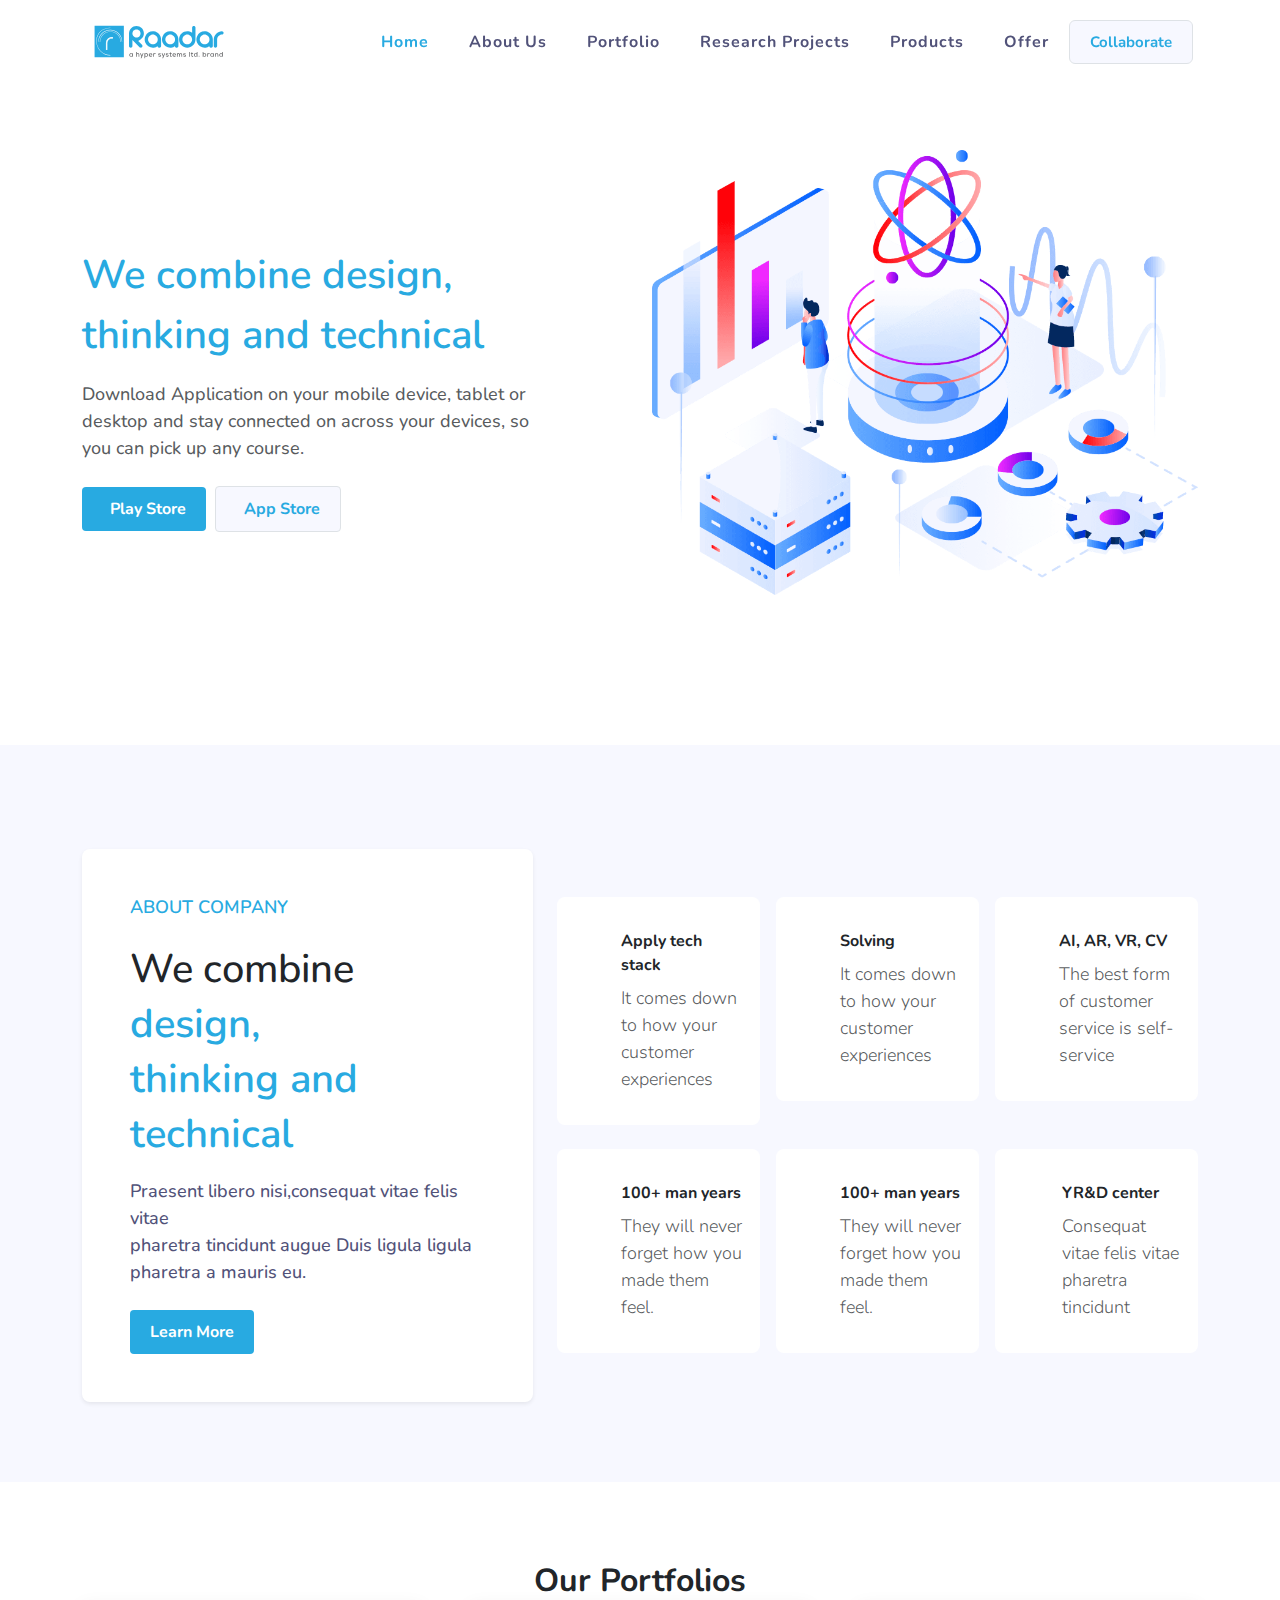
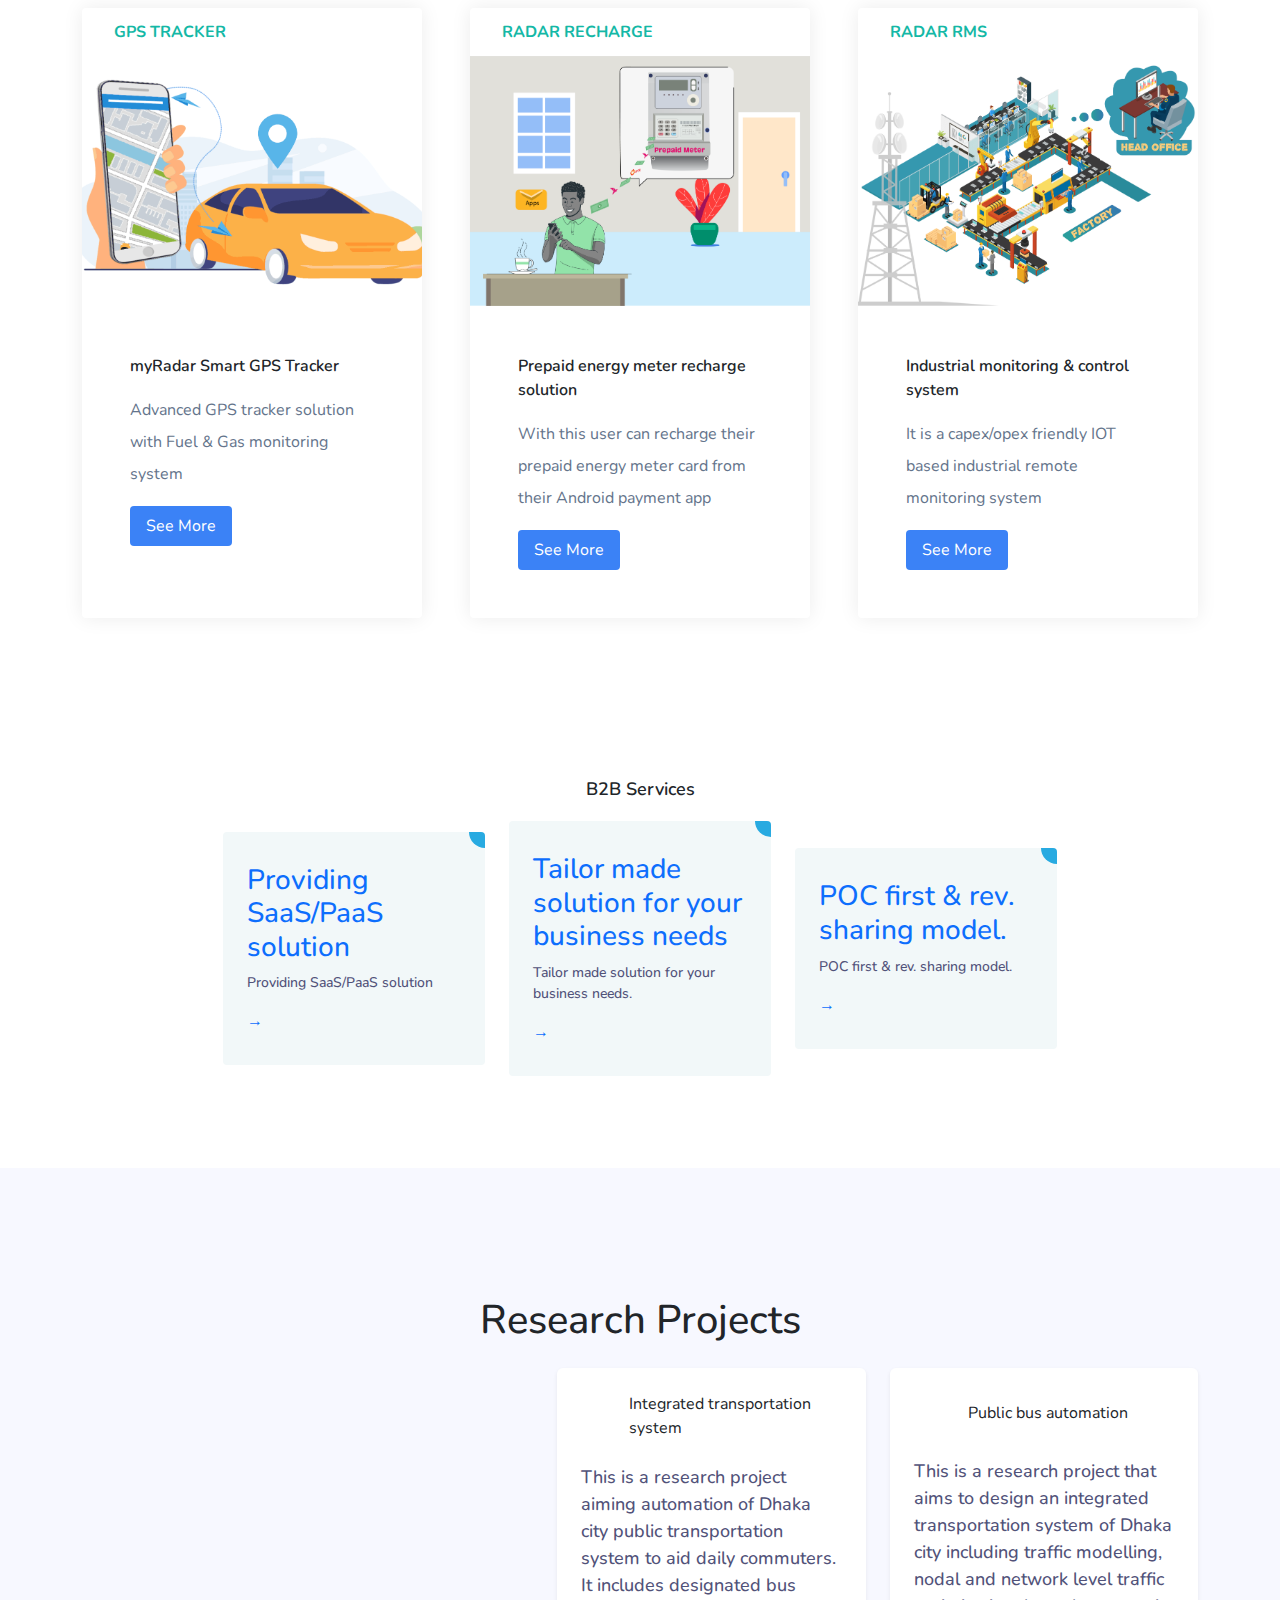
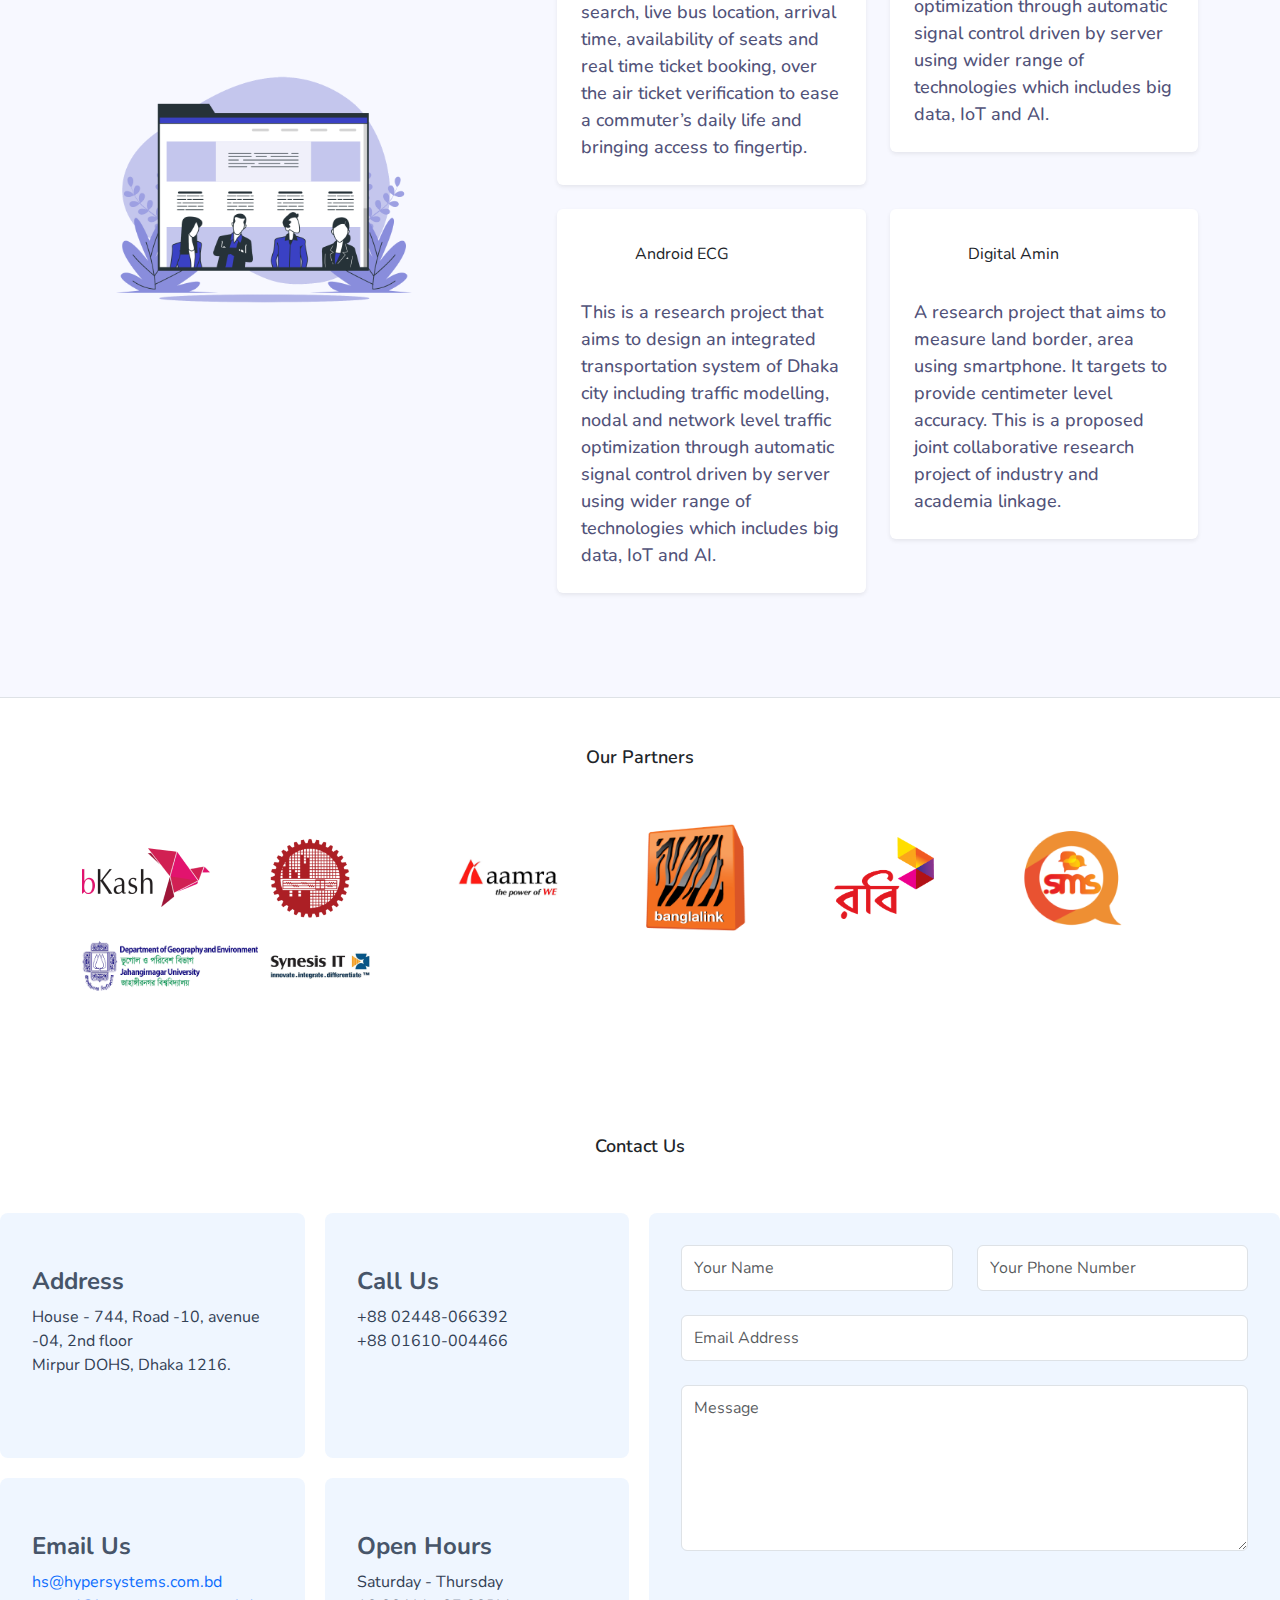
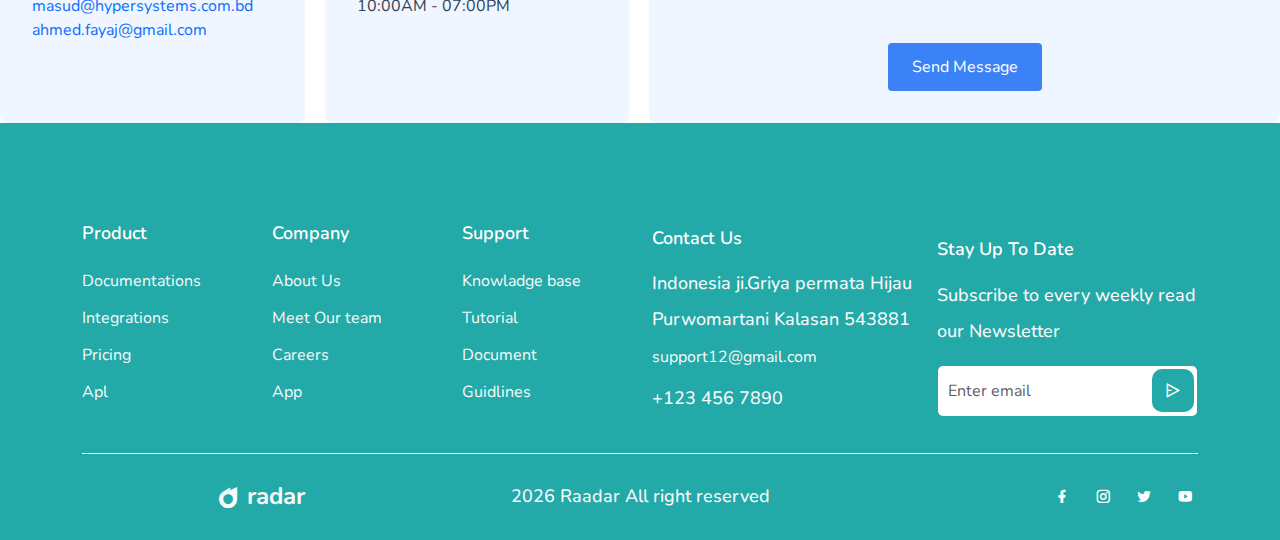
==== commit 38128963: "changes" ====
--- a/index-2.html
+++ b/index-2.html
@@ -1,130 +1,146 @@
 <!DOCTYPE html>
 <html lang="en">
-
-<!-- Mirrored from themesdesign.in/raadar/layout/index-2.html by HTTrack Website Copier/3.x [XR&CO'2014], Mon, 11 Mar 2024 06:46:14 GMT -->
-<head>
-    <meta charset="UTF-8" />
-    <meta http-equiv="X-UA-Compatible" content="IE=edge" />
-    <meta name="viewport" content="width=device-width, initial-scale=1.0" />
-    <title>raadar- Responsive Landing Page Template</title>
-    <!-- favicon icon -->
-    <link rel="shortcut icon" href="https://myradar.com.bd/images/favicon.ico">
-    <link rel="apple-touch-icon" href="https://myradar.com.bd/landing/images/apple-touch-icon.png">
-    <link rel="apple-touch-icon" sizes="72x72" href="https://myradar.com.bd/landing/images/apple-touch-icon-72x72.png">
-    <link rel="apple-touch-icon" sizes="114x114" href="https://myradar.com.bd/landing/images/apple-touch-icon-114x114.png">
-    <!-- remix icon  -->
-    <link rel="stylesheet" href="css/remixicon.css" />
-        <!-- Swiper-slider Css -->
-        <link rel="stylesheet" href="css/swiper-bundle.min.css" />
-    <!-- bootstrap  -->
-    <link rel="stylesheet" href="css/bootstrap.min.css" />
-    <link rel="stylesheet" href="css/style.min.css" />
-    <link rel="stylesheet" type="text/css" href="css/tailwind.css" />
-</head>
-<body data-bs-spy="scroll" data-bs-target="#navbarCollapse">
-    <div class="modal fade" id="exampleModal">
-        <div class="modal-dialog modal-dialog-centered">
-            <div class="modal-content">
-                <div class="modal-body p-0">
-                    <div class="ratio ratio-16x9">
-                        <video id="VisaChipCardVideo" class="video-box"
-                            controls>
-                            <source
-                                src="https://www.w3schools.com/html/mov_bbb.mp4"
-                                type="video/mp4" />
-                        </video>
-                    </div>
-                </div>
-            </div>
-        </div>
-    </div>
-    <!-- header section start with navbar -->
-    <header>
-        <nav class="navbar navbar-expand-lg fixed-top navbar-custom sticky sticky-light primary-nav"
-            id="navbar">
-            <div class="container">
-                <div class="navbar-brand logo">
-                    <a class="navbar-caption fs-4 text-primary fw-bold"
-                        href="#">
-                        <img src="/images/raadar.svg" alt="">
-                    </a>
-                </div>
-                <button class="navbar-toggler" type="button"
-                    data-bs-toggle="collapse" data-bs-target="#navbarCollapse"
-                    aria-controls="navbarCollapse" aria-expanded="false"
-                    aria-label="Toggle navigation">
-                    <span class="fw-bold text-dark fs-4"><i
-                            class="ri-menu-5-line"></i></span>
-                </button>
-                <div class="collapse navbar-collapse" id="navbarCollapse">
-                    <ul class="navbar-nav ms-auto" id="navbar-navlist">
-                        <li class="nav-item">
-                            <a class="nav-link" href="#home">Home</a>
-                        </li>
-                        <li class="nav-item">
-                            <a class="nav-link" href="#about">About us</a>
-                        </li>
-                        <li class="nav-item">
-                            <a class="nav-link" href="#about">portfolio</a>
-                        </li>
-                        <li class="nav-item">
-                            <a class="nav-link" href="#about">Research Projects</a>
-                        </li>
-                        <li class="nav-item">
-                            <a class="nav-link" href="#features">Products</a>
-                        </li>
-                        <li class="nav-item">
-                            <a class="nav-link" href="#features">Offer</a>
-                        </li>
-                       
-                    </ul>
-                    <div class="nav-btn">
-                        <a href="#"
-                            class="btn btn-light text-primary rounded-2 border">Collaborate</a>
-                    </div>
-                </div>
-            </div>
-        </nav>
-    </header>
-    <!-- header part end  -->
-    <section class="hero-part bg-home-1 bg-img-1" id="home">
-        <div class="container">
-            <!-- row start  -->
-            <div class="row align-items-center justify-content-between">
-                <div class="col-lg-5 mt-5 order-2 order-lg-1">
-                    <div class="hero-title text-start mb-4 z-1">
-                        <h1 class="display-6 text-dark lh-base pb-2">
-                            <span
-                                class="text-primary  fw-semibold">
-                                We combine design, thinking and technical</span>
-                        </h1>
-                        <p class="text-muted">
-                            Download Application on your mobile device,
-                            tablet
-                            or desktop
-                            and stay connected on across your devices, so
-                            you
-                            can pick up
-                            any course.
-                        </p>
-                    </div>
-                    <div class="main-btn mt-4">
-                        <a href="#" class="btn btn-primary fs-6 mb-3"><span
-                                class="ps-2">Play Store</span></a>
-                        <a href="#"
-                            class="btn btn-light border fs-6 mb-3 text-primary"><span
-                                class="ps-2">App Store</span></a>
-                    </div>
-                </div>
-                <div class="col-lg-6 order-1 order-lg-2">
-
-                      <div class="row justify-content-center">
-                                    <div class="col-lg-12">
-                                        <img src="images/main-pic.png" alt=""
-                                            class="img-fluid w-75" />
-                                    </div>
-                                </div>
-                    <!-- <div id="carouselExampleControls" class="carousel slide"
+	<!-- Mirrored from themesdesign.in/raadar/layout/index-2.html by HTTrack Website Copier/3.x [XR&CO'2014], Mon, 11 Mar 2024 06:46:14 GMT -->
+	<head>
+		<meta charset="UTF-8" />
+		<meta http-equiv="X-UA-Compatible" content="IE=edge" />
+		<meta name="viewport" content="width=device-width, initial-scale=1.0" />
+		<title>raadar- Responsive Landing Page Template</title>
+		<!-- favicon icon -->
+		<link
+			rel="shortcut icon"
+			href="https://myradar.com.bd/images/favicon.ico"
+		/>
+		<link
+			rel="apple-touch-icon"
+			href="https://myradar.com.bd/landing/images/apple-touch-icon.png"
+		/>
+		<link
+			rel="apple-touch-icon"
+			sizes="72x72"
+			href="https://myradar.com.bd/landing/images/apple-touch-icon-72x72.png"
+		/>
+		<link
+			rel="apple-touch-icon"
+			sizes="114x114"
+			href="https://myradar.com.bd/landing/images/apple-touch-icon-114x114.png"
+		/>
+		<link rel="stylesheet" href="css/custom.css" />
+		<!-- remix icon  -->
+		<link rel="stylesheet" href="css/remixicon.css" />
+		<!-- Swiper-slider Css -->
+		<link rel="stylesheet" href="css/swiper-bundle.min.css" />
+		<!-- bootstrap  -->
+		<link rel="stylesheet" href="css/bootstrap.min.css" />
+		<link rel="stylesheet" href="css/style.min.css" />
+		<link rel="stylesheet" type="text/css" href="css/tailwind.css" />
+	</head>
+	<body data-bs-spy="scroll" data-bs-target="#navbarCollapse">
+		<div class="modal fade" id="exampleModal">
+			<div class="modal-dialog modal-dialog-centered">
+				<div class="modal-content">
+					<div class="modal-body p-0">
+						<div class="ratio ratio-16x9">
+							<video id="VisaChipCardVideo" class="video-box" controls>
+								<source
+									src="https://www.w3schools.com/html/mov_bbb.mp4"
+									type="video/mp4"
+								/>
+							</video>
+						</div>
+					</div>
+				</div>
+			</div>
+		</div>
+		<!-- header section start with navbar -->
+		<header>
+			<nav
+				class="navbar navbar-expand-lg fixed-top navbar-custom sticky sticky-light primary-nav"
+				id="navbar"
+			>
+				<div class="container">
+					<div class="navbar-brand logo">
+						<a class="navbar-caption fs-4 text-primary fw-bold" href="#">
+							<img src="/images/raadar.svg" alt="" />
+						</a>
+					</div>
+					<button
+						class="navbar-toggler"
+						type="button"
+						data-bs-toggle="collapse"
+						data-bs-target="#navbarCollapse"
+						aria-controls="navbarCollapse"
+						aria-expanded="false"
+						aria-label="Toggle navigation"
+					>
+						<span class="fw-bold text-dark fs-4"
+							><i class="ri-menu-5-line"></i
+						></span>
+					</button>
+					<div class="collapse navbar-collapse" id="navbarCollapse">
+						<ul class="navbar-nav ms-auto" id="navbar-navlist">
+							<li class="nav-item">
+								<a class="nav-link" href="#home">Home</a>
+							</li>
+							<li class="nav-item">
+								<a class="nav-link" href="#about">About us</a>
+							</li>
+							<li class="nav-item">
+								<a class="nav-link" href="#about">portfolio</a>
+							</li>
+							<li class="nav-item">
+								<a class="nav-link" href="#research">Research Projects</a>
+							</li>
+							<li class="nav-item">
+								<a class="nav-link" href="#features">Products</a>
+							</li>
+							<li class="nav-item">
+								<a class="nav-link" href="#features">Offer</a>
+							</li>
+						</ul>
+						<div class="nav-btn">
+							<a href="#contact" class="btn btn-light text-primary rounded-2 border"
+								>Collaborate</a
+							>
+						</div>
+					</div>
+				</div>
+			</nav>
+		</header>
+		<!-- header part end  -->
+		<section class="hero-part bg-home-1 bg-img-1" id="home">
+			<div class="container">
+				<!-- row start  -->
+				<div class="row align-items-center justify-content-between">
+					<div class="col-lg-5 mt-5 order-2 order-lg-1">
+						<div class="hero-title text-start mb-4 z-1">
+							<h1 class="display-6 text-dark lh-base pb-2">
+								<span class="text-primary fw-semibold">
+									We combine design, thinking and technical</span
+								>
+							</h1>
+							<p class="text-muted">
+								Download Application on your mobile device, tablet or desktop
+								and stay connected on across your devices, so you can pick up
+								any course.
+							</p>
+						</div>
+						<div class="main-btn mt-4">
+							<a href="#" class="btn btn-primary fs-6 mb-3"
+								><span class="ps-2">Play Store</span></a
+							>
+							<a href="#" class="btn btn-light border fs-6 mb-3 text-primary"
+								><span class="ps-2">App Store</span></a
+							>
+						</div>
+					</div>
+					<div class="col-lg-6 order-1 order-lg-2">
+						<div class="row justify-content-center">
+							<div class="col-lg-12">
+								<img src="images/main-pic.png" alt="" class="img-fluid w-100" />
+							</div>
+						</div>
+						<!-- <div id="carouselExampleControls" class="carousel slide"
                         data-bs-ride="carousel">
                         <div class="carousel-inner">
                             <div class="carousel-item active text-center">
@@ -165,521 +181,875 @@
                                 aria-hidden="true"></span>
                         </a>
                     </div> -->
-                </div>
-            </div>
-            <!-- row end  -->
-        </div>
-    </section>
-   
-    <!-- about-part start  -->
-    <section class="section about-part-1 bg-light" id="about">
-        <div class="container">
-            <!-- row start  -->
-            <div class="row align-items-center justify-content-center">
-                <div class="col-lg-5">
-                    <div
-                        class="bg-white p-5 shadow-sm rounded-3 mt-4 position-relative overflow-hidden">
-                        <div class="about-header">
-                            <div class="title-sm">
-                                <h6 class="text-primary">Why Choose Us ?</h6>
-                            </div>
-                            <div class="main-title mt-4">
-                                <h2 class="display-6 lh-55 text-dark">
-                                    A focused with a<br />
-                                    <span class="fw-semibold text-primary">
-                                        specialized </span>
-                                    skill set
-                                </h2>
-                            </div>
-                        </div>
-                        <p class="mt-3 lh-base">
-                            Praesent libero nisi,consequat vitae felis vitae
-                            <br />
-                            pharetra tincidunt augue Duis ligula ligula<br />
-                            pharetra a mauris eu.
-                        </p>
-                        <div class="btn-part mt-4">
-                            <a href="#" class="btn btn-primary fs-6">Learn
-                                More</a>
-                        </div>
-                    </div>
-                </div>
-                <div class="col-lg-7">
-                    <div class="row mt-2 g-3">
-                        <div class="col-lg-4">
-                            <div
-                                class="icon-text d-flex bg-white p-3 rounded-3">
-                                <lord-icon
-                                    src="https://cdn.lordicon.com/nkmsrxys.json"
-                                    trigger="loop"
-                                    colors="primary:#121331,secondary:#3a41c4"
-                                    style="width: 80px; height: 80px">
-                                </lord-icon>
-                                <div class="ms-3 mt-3">
-                                 
-                                    <p class="text-dark fs-6 mb-2">Apply tech stack
-                                    </p>
-                                    <p>It comes down to how your customer
-                                        experiences</p>
-                                </div>
-                            </div>
-                        </div>
-                        <div class="col-lg-4">
-                            <div
-                                class="icon-text d-flex bg-white p-3 rounded-3">
-                                <lord-icon
-                                    src="https://cdn.lordicon.com/nkmsrxys.json"
-                                    trigger="loop"
-                                    colors="primary:#121331,secondary:#3a41c4"
-                                    style="width: 80px; height: 80px">
-                                </lord-icon>
-                                <div class="ms-3 mt-3">
-                          
-                                    <p class="text-dark fs-6 mb-2">Solving
-                                    </p>
-                                    <p>It comes down to how your customer
-                                        experiences</p>
-                                </div>
-                            </div>
-                        </div>
-                        <div class="col-lg-4">
-                            <div
-                                class="icon-text d-flex bg-white p-3 rounded-3">
-                                <lord-icon
-                                    src="https://cdn.lordicon.com/eszyyflr.json"
-                                    trigger="loop"
-                                    colors="primary:#121331,secondary:#3a41c4"
-                                    style="width: 80px; height: 80px">
-                                </lord-icon>
-                                <div class="ms-3 mt-3">
-                    
-                                    <p class="text-dark fs-6 mb-2">AI, AR, VR, CV</p>
-                                    <p>The best form of customer service is
-                                        self-service</p>
-                                </div>
-                            </div>
-                        </div>
-                    </div>
-                    <div class="row mt-2 g-3">
-                        <div class="col-lg-4">
-                            <div
-                                class="icon-text d-flex bg-white p-3 rounded-3">
-                                <lord-icon
-                                    src="https://cdn.lordicon.com/pithnlch.json"
-                                    trigger="loop"
-                                    colors="primary:#121331,secondary:#3a41c4"
-                                    style="width: 80px; height: 80px">
-                                </lord-icon>
-                                <div class="ms-3 mt-3">
-                               
-                                    <p class="text-dark fs-6 mb-2">100+ man years
-                                    </p>
-                                    <p>They will never forget how you made them
-                                        feel.</p>
-                                </div>
-                            </div>
-                        </div>
-                        <div class="col-lg-4">
-                            <div
-                                class="icon-text d-flex bg-white p-3 rounded-3">
-                                <lord-icon
-                                    src="https://cdn.lordicon.com/pithnlch.json"
-                                    trigger="loop"
-                                    colors="primary:#121331,secondary:#3a41c4"
-                                    style="width: 80px; height: 80px">
-                                </lord-icon>
-                                <div class="ms-3 mt-3">
-                               
-                                    <p class="text-dark fs-6 mb-2">100+ man years
-                                    </p>
-                                    <p>They will never forget how you made them
-                                        feel.</p>
-                                </div>
-                            </div>
-                        </div>
-                        <div class="col-lg-4">
-                            <div
-                                class="icon-text d-flex bg-white p-3 rounded-3">
-                                <lord-icon
-                                    src="https://cdn.lordicon.com/kbtmbyzy.json"
-                                    trigger="loop"
-                                    colors="primary:#121331,secondary:#3a41c4"
-                                    style="width: 80px; height: 80px">
-                                </lord-icon>
-                                <div class="ms-3 mt-3">
-                                    <p class="text-dark fs-6 mb-2">YR&D center
-                                    </p>
-                                    <p>Consequat vitae felis vitae pharetra
-                                        tincidunt</p>
-                                </div>
-                            </div>
-                        </div>
-                    </div>
-                </div>
-            </div>
-            <!-- row end  -->
-        </div>
-    </section>
-    <!-- about-part end  -->
-<!-- portfolio start -->
-<section class="bg-light-gray tw-py-20" id="portfolio">
-    <div class="container">
-      <div class="row justify-content-center wow animate__fadeIn">
-        <div
-          class="col-12 col-xl-4 col-lg-5 col-sm-6 text-center margin-3-half-rem-bottom md-margin-2-rem-bottom"
-        >
-          <span
-            class="alt-font font-weight-500 text-green text-extra-medium d-block margin-20px-bottom sm-margin-10px-bottom"
-          ></span>
-          <h5
-            class="alt-font font-weight-600 text-extra-dark-gray d-inline-block letter-spacing-minus-1-half"
-          >
-            Our portfolios
-          </h5>
-        </div>
-      </div>
-      <div class="row">
-        <div
-          class="col-12 tw-grid tw-grid-cols-12 tw-justify-around tw-gap-12"
-        >
-          <div
-            class="tw-col-span-12 md:tw-col-span-4 tw-bg-white tw-shadow tw-rounded tw-flex tw-flex-col tw-group"
-          >
-            <div class="tw-px-8 tw-py-3">
-              <span
-                class="tw-text-teal-500 tw-text-base tw-font-medium tw-uppercase"
-                >GPS Tracker</span
-              >
-            </div>
-            <div class="tw-h-[250px] tw-overflow-hidden">
-              <img
-                src="images/hsl/live_tracking3.gif"
-                alt=""
-                class="tw-w-full tw-h-full tw-object-cover tw-object-center tw-scale-100 group-hover:tw-scale-110 tw-transition tw-duration-1000 tw-cursor-pointer"
-              />
-            </div>
-            <div class="tw-flex tw-flex-col tw-items-start tw-p-12">
-              <span
-                class="alt-font font-weight-500 text-extra-medium text-extra-dark-gray hover:tw-text-teal-500 tw-transition tw-duration-300 tw-cursor-pointer"
-              >
-                myRadar Smart GPS Tracker
-              </span>
-              <p
-                class="tw-text-gray-500 tw-leading-loose tw-font-normal tw-text-base tw-mt-4"
-              >
-                Advanced GPS tracker solution with Fuel &amp; Gas monitoring
-                system
-              </p>
-              <a
-                href="https://myradar.com.bd/"
-                class="tw-border-none tw-px-4 tw-py-2 tw-text-white tw-text-base tw-font-normal tw-rounded tw-bg-blue-500 hover:tw-bg-blue-600 tw-transition tw-duration-300"
-                >See More</a
-              >
-            </div>
-          </div>
-
-          <div
-            class="tw-col-span-12 md:tw-col-span-4 tw-bg-white tw-shadow tw-rounded tw-flex tw-flex-col tw-group"
-          >
-            <div class="tw-px-8 tw-py-3">
-              <span
-                class="tw-text-teal-500 tw-text-base tw-font-medium tw-uppercase"
-              >
-                Radar Recharge
-              </span>
-            </div>
-            <div class="tw-h-[250px] tw-overflow-hidden">
-              <img
-                src="images/recharge.png"
-                alt=""
-                class="tw-w-full tw-h-full tw-object-cover tw-object-center tw-scale-100 group-hover:tw-scale-110 tw-transition tw-duration-1000 tw-cursor-pointer"
-              />
-            </div>
-            <div class="tw-flex tw-flex-col tw-items-start tw-p-12">
-              <span
-                class="alt-font font-weight-500 text-extra-medium text-extra-dark-gray hover:tw-text-teal-500 tw-transition tw-duration-300 tw-cursor-pointer"
-              >
-                Prepaid energy meter recharge solution
-              </span>
-              <p
-                class="tw-text-gray-500 tw-leading-loose tw-font-normal tw-text-base tw-mt-4"
-              >
-                With this user can recharge their prepaid energy meter card
-                from their Android payment app
-              </p>
-              <a
-                href="#"
-                class="tw-border-none tw-px-4 tw-py-2 tw-text-white tw-text-base tw-font-normal tw-rounded tw-bg-blue-500 hover:tw-bg-blue-600 tw-transition tw-duration-300"
-                >See More</a
-              >
-            </div>
-          </div>
-
-          <div
-            class="tw-col-span-12 md:tw-col-span-4 tw-bg-white tw-shadow tw-rounded tw-flex tw-flex-col tw-group"
-          >
-            <div class="tw-px-8 tw-py-3">
-              <span
-                class="tw-text-teal-500 tw-text-base tw-font-medium tw-uppercase"
-                >Radar RMS</span
-              >
-            </div>
-            <div class="tw-h-[250px] tw-overflow-hidden">
-              <img
-                src="images/rms.png"
-                alt=""
-                class="tw-w-full tw-h-full tw-object-cover tw-object-center tw-scale-100 group-hover:tw-scale-110 tw-transition tw-duration-1000 tw-cursor-pointer"
-              />
-            </div>
-            <div class="tw-flex tw-flex-col tw-items-start tw-p-12">
-              <span
-                class="alt-font font-weight-500 text-extra-medium text-extra-dark-gray hover:tw-text-teal-500 tw-transition tw-duration-300 tw-cursor-pointer"
-              >
-                Industrial monitoring &amp; control system
-              </span>
-              <p
-                class="tw-text-gray-500 tw-leading-loose tw-font-normal tw-text-base tw-mt-4"
-              >
-                It is a capex/opex friendly IOT based industrial remote
-                monitoring system
-              </p>
-              <a
-                href="#"
-                class="tw-border-none tw-px-4 tw-py-2 tw-text-white tw-text-base tw-font-normal tw-rounded tw-bg-blue-500 hover:tw-bg-blue-600 tw-transition tw-duration-300"
-                >See More</a
-              >
-            </div>
-          </div>
-        </div>
-      </div>
-    </div>
-  </section>
-
-<!-- portfolio end -->
-
-
- <!-- start Service section -->
- <section class="bg-light-gray tw-py-20" id="service">
-    <div class="container">
-      <div class="row justify-content-center wow animate__fadeIn">
-        <div
-          class="col-12 col-lg-8 col-sm-10 text-center margin-5-rem-bottom md-margin-3-rem-bottom xs-margin-5-rem-bottom"
-        >
-          <span
-            class="alt-font text-green text-extra-medium d-block margin-20px-bottom font-weight-500 sm-margin-10px-bottom"
-          ></span>
-          <h5
-            class="alt-font font-weight-600 text-extra-dark-gray d-inline-block"
-          >
-            B2B Services
-          </h5>
-        </div>
-      </div>
-     
-      <div class="services-container">
-        <a class="card1" href="#">
-          <h3>Providing SaaS/PaaS solution</h3>
-          <p class="small">Providing SaaS/PaaS solution</p>
-          <div class="go-corner" href="#">
-            <div class="go-arrow">
-              →
-            </div>
-          </div>
-        </a>
-        <a class="card1" href="#">
-          <h3>Tailor made solution for your business needs</h3>
-          <p class="small">Tailor made solution for your business needs.</p>
-          <div class="go-corner" href="#">
-            <div class="go-arrow">
-              →
-            </div>
-          </div>
-        </a>
-        <a class="card1" href="#">
-          <h3>POC first & rev. sharing model.</h3>
-          <p class="small">POC first & rev. sharing model.</p>
-          <div class="go-corner" href="#">
-            <div class="go-arrow">
-              →
-            </div>
-          </div>
-        </a>
-        
-        
-      </div>
-    </div>
-  </section>
-  <!-- end Service section -->
-
-
-
-    <!-- team-part start  -->
-    <section
-    class="bg-light-blue border-top border-color-medium-gray wow animate__fadeIn tw-bg-white tw-pb-20 tw-pt-0"
-    id="partner"
-  >
-    <div class="container">
-      <div class="row justify-content-center wow animate__fadeIn tw-my-12">
-        <div class="col-12 col-lg-8 col-sm-10 text-center">
-          <span
-            class="alt-font text-green text-extra-medium d-block margin-20px-bottom font-weight-500 sm-margin-10px-bottom"
-          ></span>
-          <h5
-            class="alt-font font-weight-600 text-extra-dark-gray d-inline-block"
-          >
-            Our Partners
-          </h5>
-        </div>
-      </div>
-      <div
-        class="tw-grid tw-grid-cols-12 tw-grid-flow-row tw-justify-center tw-items-center tw-gap-x-12 tw-gap-y-10 lg:tw-gap-x-32"
-      >
-        <img
-          src="images/partner/bkash.png"
-          alt=""
-          class="tw-block tw-col-span-2"
-        />
-        <img
-          src="images/partner/buet.png"
-          alt=""
-          class="tw-block tw-col-span-2"
-        />
-        <img
-          src="images/partner/aamra.png"
-          alt=""
-          class="tw-block tw-col-span-2"
-        />
-        <img
-          src="images/partner/blink.png"
-          alt=""
-          class="tw-block tw-col-span-2"
-        />
-        <img
-          src="images/partner/robi.png"
-          alt=""
-          class="tw-block tw-col-span-2"
-        />
-        <!-- <img
-          src="images/partner/mim.png"
-          alt=""
-          class="tw-block tw-col-span-2"
-        />
-        <img
-          src="images/partner/ju.png"
-          alt=""
-          class="tw-block tw-col-span-2"
-        />
-        <img
-          src="images/partner/synesis_it.jpg"
-          alt=""
-          class="tw-block tw-col-span-2"
-        /> -->
-      </div>
-    </div>
-  </section>
-    <!-- team section end  -->
-    <!-- footer-part start -->
-    <footer class="section footer-1 pb-0">
-        <div class="container">
-            <div class="title-part text-center">
-                <h2 class="display-6 mb-3 fw-bold fs-1 text-light">Ready To
-                    Download raadar App</h2>
-                <p class="text-white-50">Discover your new favorite spaces,
-                    from Sao Paulo to Seoul. Download from <br> App Store or
-                    Google Play.
-                </p>
-            </div>
-            <div
-                class="app-button d-flex align-items-center justify-content-center mt-5">
-                <a href="#"
-                    class="btn btn-light rounded-2 fw-bold text-primary  me-lg-3">
-                    <span> <i class="ri-apple-fill me-2 pe-2 border-end"></i>On
-                        App Store </span>
-                </a>
-                <a href="#"
-                    class="btn btn-light rounded-2 fw-bold text-primary  me-lg-3">
-                    <span> <i
-                            class="ri-google-play-line me-2 pe-2 border-end"></i>On
-                        Play Store </span>
-                </a>
-            </div>
-            <div class="footer-bar">
-                <div class="row align-items-center">
-                    <div class="col-lg-2">
-                        <div class="logo">
-                            <a class="fs-4 text-light fw-bold" href="#"><i
-                                    class="ri-meteor-fill fw-bold text-light align-middle"></i>
-                                raadar
-                            </a>
-                        </div>
-                    </div>
-                    <div class="col-lg-8">
-                        <ul class="footer-links">
-                            <li>
-                                <a href="#" class="active">Home</a>
-                            </li>
-                            <li>
-                                <a href="#">about</a>
-                            </li>
-                            <li>
-                                <a href="#">product</a>
-                            </li>
-                            <li>
-                                <a href="#">portfolio</a>
-                            </li>
-                            <li>
-                                <a href="#">services</a>
-                            </li>
-                            <li>
-                                <a href="#">shop</a>
-                            </li>
-                            <li>
-                                <a href="#">blog</a>
-                            </li>
-                            <li>
-                                <a href="#">contact</a>
-                            </li>
-                        </ul>
-                    </div>
-                    <div class="col-lg-2">
-                        <div class="dropdown">
-                            <button
-                                class="dropdown-toggle p-0 border-0 bg-transparent"
-                                type="button" id="dropdownMenuButton1"
-                                data-bs-toggle="dropdown" aria-expanded="false">
-                                <img src="images/btn-img/lang.png" alt=""
-                                    class="flage-icon rounded-circle me-2">
-                                <small class="text-light">English</small>
-                            </button>
-                            <ul class="dropdown-menu"
-                                aria-labelledby="dropdownMenuButton1">
-                                <li><a class="dropdown-item"
-                                        href="#">English</a></li>
-                                <li><a class="dropdown-item" href="#">Arabic</a>
-                                </li>
-                            </ul>
-                        </div>
-                    </div>
-                </div>
-            </div>
-            <div class="footer-copywrite text-center text-light">
-                <small class="small">
-                    © <script>
-                        document.write(new Date().getFullYear())
-                    </script> Copyrights by <a href="#"
-                        class="fw-bold text-white-50 text-decoration-underline">raadar</a>
-                    All Rights
-                    Reserved. Designed by <a href="#"
-                        class="fw-bold text-white-50 text-decoration-underline">Themesdesign</a>
-                </small>
-            </div>
-        </div>
-    </footer>
-    <script src="js/bootstrap.bundle.min.js"></script>
-    <script src="js/swiper-bundle.min.js"></script>
-    <script src="../../../cdn.lordicon.com/lordicon.js"></script>
-    <script src="js/app.js"></script>
-</body>
-
-<!-- Mirrored from themesdesign.in/raadar/layout/index-2.html by HTTrack Website Copier/3.x [XR&CO'2014], Mon, 11 Mar 2024 06:46:25 GMT -->
-</html>+					</div>
+				</div>
+				<!-- row end  -->
+			</div>
+		</section>
+
+		<!-- about-part start  -->
+		<section class="section about-part-1 bg-light" id="about">
+			<div class="container">
+				<!-- row start  -->
+				<div class="row align-items-center justify-content-center">
+					<div class="col-lg-5">
+						<div
+							class="bg-white p-5 shadow-sm rounded-3 mt-4 position-relative overflow-hidden"
+						>
+							<div class="about-header">
+								<div class="title-sm">
+									<h6 class="text-primary">ABOUT COMPANY</h6>
+								</div>
+								<div class="main-title mt-4">
+									<h2 class="display-6 lh-55 text-dark">
+										We combine
+										<span class="fw-semibold text-primary">design,</span><br />
+										<span class="fw-semibold text-primary">
+											thinking and technical
+										</span>
+									</h2>
+								</div>
+							</div>
+							<p class="mt-3 lh-base">
+								Praesent libero nisi,consequat vitae felis vitae
+								<br />
+								pharetra tincidunt augue Duis ligula ligula<br />
+								pharetra a mauris eu.
+							</p>
+							<div class="btn-part mt-4">
+								<a href="#" class="btn btn-primary fs-6">Learn More</a>
+							</div>
+						</div>
+					</div>
+					<div class="col-lg-7">
+						<div class="row mt-2 g-3">
+							<div class="col-lg-4">
+								<div class="icon-text d-flex bg-white p-3 rounded-3">
+									<lord-icon
+										src="https://cdn.lordicon.com/oxgyjdir.json"
+										trigger="hover"
+										style="width: 100px; height: 100px"
+									>
+									</lord-icon>
+									<div class="ms-3 mt-3">
+										<p class="text-dark fs-6 mb-2 fw-bold">Apply tech stack</p>
+										<p class="fw-light text-body-secondary">
+											It comes down to how your customer experiences
+										</p>
+									</div>
+								</div>
+							</div>
+							<div class="col-lg-4">
+								<div class="icon-text d-flex bg-white p-3 rounded-3">
+									<lord-icon
+										src="https://cdn.lordicon.com/anqzffqz.json"
+										trigger="hover"
+										style="width: 100px; height: 100px"
+									>
+									</lord-icon>
+									<div class="ms-3 mt-3">
+										<p class="text-dark fs-6 mb-2 fw-bold">Solving</p>
+										<p class="fw-light text-body-secondary">
+											It comes down to how your customer experiences
+										</p>
+									</div>
+								</div>
+							</div>
+							<div class="col-lg-4">
+								<div class="icon-text d-flex bg-white p-3 rounded-3">
+									<script src="https://cdn.lordicon.com/lordicon.js"></script>
+									<script src="https://cdn.lordicon.com/lordicon.js"></script>
+									<lord-icon
+										src="https://cdn.lordicon.com/rymzvwiu.json"
+										trigger="hover"
+										style="width: 100px; height: 100px"
+									>
+									</lord-icon>
+									<div class="ms-3 mt-3">
+										<p class="text-dark fs-6 mb-2 fw-bold">AI, AR, VR, CV</p>
+										<p class="fw-light text-body-secondary">
+											The best form of customer service is self-service
+										</p>
+									</div>
+								</div>
+							</div>
+						</div>
+						<div class="row mt-2 g-3">
+							<div class="col-lg-4">
+								<div class="icon-text d-flex bg-white p-3 rounded-3">
+									<script src="https://cdn.lordicon.com/lordicon.js"></script>
+									<lord-icon
+										src="https://cdn.lordicon.com/piolrlvu.json"
+										trigger="hover"
+										style="width: 100px; height: 100px"
+									>
+									</lord-icon>
+									<div class="ms-3 mt-3">
+										<p class="text-dark fs-6 mb-2 fw-bold">100+ man years</p>
+										<p class="fw-light text-body-secondary">
+											They will never forget how you made them feel.
+										</p>
+									</div>
+								</div>
+							</div>
+							<div class="col-lg-4">
+								<div class="icon-text d-flex bg-white p-3 rounded-3">
+									<lord-icon
+										src="https://cdn.lordicon.com/piolrlvu.json"
+										trigger="hover"
+										style="width: 100px; height: 100px"
+									>
+									</lord-icon>
+									<div class="ms-3 mt-3">
+										<p class="text-dark fs-6 mb-2 fw-bold">100+ man years</p>
+										<p class="fw-light text-body-secondary">
+											They will never forget how you made them feel.
+										</p>
+									</div>
+								</div>
+							</div>
+							<div class="col-lg-4">
+								<div class="icon-text d-flex bg-white p-3 rounded-3">
+									<script src="https://cdn.lordicon.com/lordicon.js"></script>
+									<lord-icon
+										src="https://cdn.lordicon.com/dvqeipeg.json"
+										trigger="hover"
+										style="width: 100px; height: 100px"
+									>
+									</lord-icon>
+									<div class="ms-3 mt-3">
+										<p class="text-dark fs-6 mb-2 fw-bold">YR&D center</p>
+										<p class="fw-light text-body-secondary">
+											Consequat vitae felis vitae pharetra tincidunt
+										</p>
+									</div>
+								</div>
+							</div>
+						</div>
+					</div>
+				</div>
+				<!-- row end  -->
+			</div>
+		</section>
+		<!-- about-part end  -->
+		<!-- portfolio start -->
+		<section class="bg-light-gray tw-py-20" id="portfolio">
+			<div class="container">
+				<div class="row justify-content-center wow animate__fadeIn">
+					<div
+						class="col-12 col-xl-4 col-lg-5 col-sm-6 text-center margin-3-half-rem-bottom md-margin-2-rem-bottom"
+					>
+						<span
+							class="alt-font fw-bold text-green text-extra-medium d-block margin-20px-bottom sm-margin-10px-bottom"
+						></span>
+						<h5
+							class="alt-font fw-bold fs-2 d-inline-block letter-spacing-minus-1-half"
+						>
+							Our portfolios
+						</h5>
+					</div>
+				</div>
+				<div class="row">
+					<div
+						class="col-12 tw-grid tw-grid-cols-12 tw-justify-around tw-gap-12"
+					>
+						<div
+							class="tw-col-span-12 md:tw-col-span-4 tw-bg-white tw-shadow tw-rounded tw-flex tw-flex-col tw-group"
+						>
+							<div class="tw-px-8 tw-py-3">
+								<span
+									class="tw-text-teal-500 tw-text-base tw-font-bold tw-uppercase"
+									>GPS Tracker</span
+								>
+							</div>
+							<div class="tw-h-[250px] tw-overflow-hidden">
+								<img
+									src="images/hsl/live_tracking3.gif"
+									alt=""
+									class="tw-w-full tw-h-full tw-object-cover tw-object-center tw-scale-100 group-hover:tw-scale-110 tw-transition tw-duration-1000 tw-cursor-pointer"
+								/>
+							</div>
+							<div class="tw-flex tw-flex-col tw-items-start tw-p-12">
+								<span
+									class="alt-font tw-font-semibold tw-text-base text-extra-dark-gray hover:tw-text-teal-500 tw-transition tw-duration-300 tw-cursor-pointer"
+								>
+									myRadar Smart GPS Tracker
+								</span>
+								<p
+									class="tw-text-gray-500 tw-leading-loose tw-font-normal tw-text-base tw-mt-4"
+								>
+									Advanced GPS tracker solution with Fuel &amp; Gas monitoring
+									system
+								</p>
+								<a
+									href="https://myradar.com.bd/"
+									class="tw-border-none tw-px-4 tw-py-2 tw-text-white tw-text-base tw-font-normal tw-rounded tw-bg-blue-500 hover:tw-bg-blue-600 tw-transition tw-duration-300"
+									>See More</a
+								>
+							</div>
+						</div>
+
+						<div
+							class="tw-col-span-12 md:tw-col-span-4 tw-bg-white tw-shadow tw-rounded tw-flex tw-flex-col tw-group"
+						>
+							<div class="tw-px-8 tw-py-3">
+								<span
+									class="tw-text-teal-500 tw-text-base tw-font-bold tw-uppercase"
+								>
+									Radar Recharge
+								</span>
+							</div>
+							<div class="tw-h-[250px] tw-overflow-hidden">
+								<img
+									src="images/recharge.png"
+									alt=""
+									class="tw-w-full tw-h-full tw-object-cover tw-object-center tw-scale-100 group-hover:tw-scale-110 tw-transition tw-duration-1000 tw-cursor-pointer"
+								/>
+							</div>
+							<div class="tw-flex tw-flex-col tw-items-start tw-p-12">
+								<span
+									class="alt-font tw-font-semibold tw-text-base text-extra-dark-gray hover:tw-text-teal-500 tw-transition tw-duration-300 tw-cursor-pointer"
+								>
+									Prepaid energy meter recharge solution
+								</span>
+								<p
+									class="tw-text-gray-500 tw-leading-loose tw-font-normal tw-text-base tw-mt-4"
+								>
+									With this user can recharge their prepaid energy meter card
+									from their Android payment app
+								</p>
+								<a
+									href="#"
+									class="tw-border-none tw-px-4 tw-py-2 tw-text-white tw-text-base tw-font-normal tw-rounded tw-bg-blue-500 hover:tw-bg-blue-600 tw-transition tw-duration-300"
+									>See More</a
+								>
+							</div>
+						</div>
+
+						<div
+							class="tw-col-span-12 md:tw-col-span-4 tw-bg-white tw-shadow tw-rounded tw-flex tw-flex-col tw-group"
+						>
+							<div class="tw-px-8 tw-py-3">
+								<span
+									class="tw-text-teal-500 tw-text-base tw-font-bold tw-uppercase"
+									>Radar RMS</span
+								>
+							</div>
+							<div class="tw-h-[250px] tw-overflow-hidden">
+								<img
+									src="images/rms.png"
+									alt=""
+									class="tw-w-full tw-h-full tw-object-cover tw-object-center tw-scale-100 group-hover:tw-scale-110 tw-transition tw-duration-1000 tw-cursor-pointer"
+								/>
+							</div>
+							<div class="tw-flex tw-flex-col tw-items-start tw-p-12">
+								<span
+									class="alt-font tw-font-semibold tw-text-base text-extra-dark-gray hover:tw-text-teal-500 tw-transition tw-duration-300 tw-cursor-pointer"
+								>
+									Industrial monitoring &amp; control system
+								</span>
+								<p
+									class="tw-text-gray-500 tw-leading-loose tw-font-normal tw-text-base tw-mt-4"
+								>
+									It is a capex/opex friendly IOT based industrial remote
+									monitoring system
+								</p>
+								<a
+									href="#"
+									class="tw-border-none tw-px-4 tw-py-2 tw-text-white tw-text-base tw-font-normal tw-rounded tw-bg-blue-500 hover:tw-bg-blue-600 tw-transition tw-duration-300"
+									>See More</a
+								>
+							</div>
+						</div>
+					</div>
+				</div>
+			</div>
+		</section>
+
+		<!-- portfolio end -->
+
+		<!-- start Service section -->
+		<section class="bg-light-gray tw-py-20" id="service">
+			<div class="container">
+				<div class="row justify-content-center wow animate__fadeIn">
+					<div
+						class="col-12 col-lg-8 col-sm-10 text-center margin-5-rem-bottom md-margin-3-rem-bottom xs-margin-5-rem-bottom"
+					>
+						<span
+							class="alt-font text-green text-extra-medium d-block margin-20px-bottom font-weight-500 sm-margin-10px-bottom"
+						></span>
+						<h5
+							class="alt-font font-weight-600 text-extra-dark-gray d-inline-block"
+						>
+							B2B Services
+						</h5>
+					</div>
+				</div>
+
+				<div class="services-container">
+					<a class="card1" href="#">
+						<h3>Providing SaaS/PaaS solution</h3>
+						<p class="small">Providing SaaS/PaaS solution</p>
+						<div class="go-corner" href="#">
+							<div class="go-arrow">→</div>
+						</div>
+					</a>
+					<a class="card1" href="#">
+						<h3>Tailor made solution for your business needs</h3>
+						<p class="small">Tailor made solution for your business needs.</p>
+						<div class="go-corner" href="#">
+							<div class="go-arrow">→</div>
+						</div>
+					</a>
+					<a class="card1" href="#">
+						<h3>POC first & rev. sharing model.</h3>
+						<p class="small">POC first & rev. sharing model.</p>
+						<div class="go-corner" href="#">
+							<div class="go-arrow">→</div>
+						</div>
+					</a>
+				</div>
+			</div>
+		</section>
+		<!-- end Service section -->
+
+		<!-- resarch -->
+
+		<section class="section about-section-3 bg-light" id="Research">
+			<div class="container">
+				<div class="about-header text-center">
+					
+					<div class="main-title mt-5">
+						<h2 class="display-6 text-dark">
+							Research Projects
+						</h2>
+						
+					</div>
+				</div>
+				<div class="row align-items-center justify-content-between mt-4">
+					<div class="col-lg-4">
+						<img src="images/About-us.png" alt="img"
+							class="img-fluid" />
+					</div>
+					<div class="col-lg-7">
+					  <div class="row">
+						<div class="col-md-6 mb-4">
+							<div class="card bg-white shadow-sm border-0">
+							  <div class="card-body p-4">
+								<div class="d-flex align-items-center gap-1">
+									<lord-icon
+									src="https://cdn.lordicon.com/grcrdebf.json"
+									trigger="hover"
+									style="width:50px;height:50px">
+								</lord-icon>
+								  <span class="font-weight-bold mb-2 text-extra-dark-gray">Integrated transportation system</span>
+								</div>
+								<p class="card-text mt-3 nunito-font">This is a research project aiming automation of Dhaka city public transportation system to aid daily commuters. It includes designated bus search, live bus location, arrival time, availability of seats and real time ticket booking, over the air ticket verification to ease a commuter’s daily life and bringing access to fingertip.</p>
+							  </div>
+							</div>
+						  </div>
+						<div class="col-md-6 mb-4">
+							<div class="card bg-white shadow-sm border-0">
+							  <div class="card-body p-4">
+								<div class="d-flex align-items-center gap-1">
+									<lord-icon
+									src="https://cdn.lordicon.com/sscmlqij.json"
+									trigger="hover"
+									style="width:50px;height:50px">
+								</lord-icon>
+								  <span class="font-weight-bold mb-2 text-extra-dark-gray">
+									Public bus automation</span>
+								</div>
+								<p class="card-text mt-3 nunito-font">This is a research project that aims to design an integrated transportation system of Dhaka city including traffic modelling, nodal and network level traffic optimization through automatic signal control driven by server using wider range of technologies which includes big data, IoT and AI.</p>
+							  </div>
+							</div>
+						  </div>
+						<div class="col-md-6 mb-4">
+							<div class="card bg-white shadow-sm border-0">
+							  <div class="card-body p-4">
+								<div class="d-flex align-items-center gap-1">
+									
+
+								<lord-icon
+    src="https://cdn.lordicon.com/pzetejwe.json"
+    trigger="hover"
+    style="width:50px;height:50px">
+</lord-icon>
+								  <span class="font-weight-bold mb-2 text-extra-dark-gray">Android ECG</span>
+								</div>
+								<p class="card-text mt-3 nunito-font">This is a research project that aims to design an integrated transportation system of Dhaka city including traffic modelling, nodal and network level traffic optimization through automatic signal control driven by server using wider range of technologies which includes big data, IoT and AI.</p>
+							  </div>
+							</div>
+						  </div>
+						<div class="col-md-6 mb-4">
+							<div class="card bg-white shadow-sm border-0">
+							  <div class="card-body p-4">
+								<div class="d-flex align-items-center gap-1">
+									<lord-icon
+									src="https://cdn.lordicon.com/xzalkbkz.json"
+									trigger="hover"
+									style="width:50px;height:50px">
+								</lord-icon>
+								  <span class="font-weight-bold mb-2 text-extra-dark-gray">
+									Digital Amin</span>
+								</div>
+								<p class="card-text mt-3 nunito-font">A research project that aims to measure land border, area using smartphone. It targets to provide centimeter level accuracy. This is a proposed joint collaborative research project of industry and academia linkage.</p>
+							  </div>
+							</div>
+						  </div>
+					   
+					  </div>
+					</div>
+				</div>
+			</div>
+		</section>
+		<!-- resarch end -->
+
+		<!-- team-part start  -->
+		<section
+			class="bg-light-blue border-top border-color-medium-gray wow animate__fadeIn tw-bg-white tw-pb-20 tw-pt-0"
+			id="partner"
+		>
+			<div class="container">
+				<div class="row justify-content-center wow animate__fadeIn tw-my-12">
+					<div class="col-12 col-lg-8 col-sm-10 text-center">
+						<span
+							class="alt-font text-green text-extra-medium d-block margin-20px-bottom font-weight-500 sm-margin-10px-bottom"
+						></span>
+						<h5
+							class="alt-font font-weight-600 text-extra-dark-gray d-inline-block"
+						>
+							Our Partners
+						</h5>
+					</div>
+				</div>
+				<div class="partner-grid">
+					<div class="partner-item">
+						<img src="images/partner/bkash.png" alt="" class="" />
+					</div>
+					<div class="partner-item">
+						<img
+							src="images/partner/buet.png"
+							alt=""
+							class=""
+							style="height: 80px; width: 80px"
+						/>
+					</div>
+
+					<div class="partner-item">
+						<img
+							src="images/partner/aamra.png"
+							alt=""
+							class=""
+							style="height: 64px; width: 100px"
+						/>
+					</div>
+
+					<div class="partner-item">
+						<img
+							src="images/partner/blink.png"
+							alt=""
+							class=""
+							style="height: 106.25px; width: 100px"
+						/>
+					</div>
+
+					<div class="partner-item">
+						<img
+							src="images/partner/robi.png"
+							alt=""
+							class=""
+							style="height: 82px; width: 100px"
+						/>
+					</div>
+
+					<div class="partner-item">
+						<img
+							src="images/partner/mim.png"
+							alt=""
+							class=""
+							style="height: 100px; width: 100px"
+						/>
+					</div>
+
+					<div class="partner-item">
+						<img
+							src="images/partner/ju.png"
+							alt=""
+							class=""
+							style="height: 50px; width: 200px"
+						/>
+					</div>
+
+					<div class="partner-item">
+						<img
+							src="images/partner/synesis_it.jpg"
+							alt=""
+							class=""
+							style="height: 42px; width: 100px"
+						/>
+					</div>
+				</div>
+			</div>
+		</section>
+		<!-- team section end  -->
+		<section
+		id="contact"
+		class="bg-light-blue tw-pt-4 wow animate__fadeIn tw-px-0"
+	  >
+		<div class="tw-container tw-mx-auto" data-aos="fade-up">
+		  <div class="row justify-content-center tw-my-12">
+			<div class="col-12 col-lg-8 col-sm-10 text-center">
+			  <span
+				class="alt-font text-green text-extra-medium d-block margin-20px-bottom font-weight-500 sm-margin-10px-bottom"
+			  ></span>
+			  <h5
+				class="alt-font font-weight-600 text-extra-dark-gray d-inline-block"
+			  >
+				Contact Us
+			  </h5>
+			</div>
+		  </div>
+  
+		  <div
+			class="tw-flex tw-flex-col md:tw-flex-row tw-gap-5 tw-items-stretch"
+		  >
+			<div
+			  class="tw-grid tw-grid-cols-12 tw-items-stretch tw-gap-5 tw-w-full md:tw-w-1/2"
+			>
+			  <div
+				class="tw-col-span-12 sm:tw-col-span-6 tw-bg-blue-50 tw-rounded-lg tw-p-8"
+			  >
+				<i
+				  class="fas fa-map-marker-alt tw-text-3xl tw-text-indigo-500"
+				></i>
+				<h3 class="tw-text-gray-600 tw-font-bold tw-text-2xl tw-mt-5">
+				  Address
+				</h3>
+				<p
+				  class="tw-text-base tw-text-gray-700 tw-font-normal tw-tracking-normal"
+				>
+				  House - 744, Road -10, avenue -04, 2nd floor <br />
+				  Mirpur DOHS, Dhaka 1216.
+				</p>
+			  </div>
+  
+			  <div
+				class="tw-col-span-12 sm:tw-col-span-6 tw-bg-blue-50 tw-rounded-lg tw-p-8"
+			  >
+				<i class="fas fa-phone-alt tw-text-3xl tw-text-indigo-500"></i>
+				<h3 class="tw-text-gray-600 tw-font-bold tw-text-2xl tw-mt-5">
+				  Call Us
+				</h3>
+				<p
+				  class="tw-text-base tw-text-gray-700 tw-font-normal tw-tracking-normal"
+				>
+				  +88 02448-066392 <br />
+				  +88 01610-004466
+				</p>
+			  </div>
+  
+			  <div
+				class="tw-col-span-12 sm:tw-col-span-6 tw-bg-blue-50 tw-rounded-lg tw-p-8"
+			  >
+				<i class="fas fa-envelope tw-text-3xl tw-text-indigo-500"></i>
+				<h3 class="tw-text-gray-600 tw-font-bold tw-text-2xl tw-mt-5">
+				  Email Us
+				</h3>
+				<p
+				  class="tw-text-base tw-text-gray-700 tw-font-normal tw-tracking-normal"
+				>
+				  <a href="mailto:hs@hypersystems.com.bd" class="__cf_email__">
+					hs@hypersystems.com.bd
+				  </a>
+				  <br />
+				  <a href="mailto:masud@hypersystems.com.bd" class="__cf_email__">
+					masud@hypersystems.com.bd
+				  </a>
+				  <br />
+				  <a href="mailto:ahmed.fayaj@gmail.com" class="__cf_email__">
+					ahmed.fayaj@gmail.com
+				  </a>
+				</p>
+			  </div>
+  
+			  <div
+				class="tw-col-span-12 sm:tw-col-span-6 tw-bg-blue-50 tw-rounded-lg tw-p-8"
+			  >
+				<i class="fas fa-clock tw-text-3xl tw-text-indigo-500"></i>
+				<h3 class="tw-text-gray-600 tw-font-bold tw-text-2xl tw-mt-5">
+				  Open Hours
+				</h3>
+				<p
+				  class="tw-text-base tw-text-gray-700 tw-font-normal tw-tracking-normal"
+				>
+				  Saturday - Thursday<br />10:00AM - 07:00PM
+				</p>
+			  </div>
+			</div>
+  
+			<div
+			  class="tw-p-8 tw-bg-blue-50 tw-rounded-lg tw-w-full md:tw-w-1/2"
+			  x-data="{
+				form: {
+				  name: '',
+				  phone: '',
+				  email: '',
+				  message: '',
+				  type: 'hsl_message',
+				},
+				loading: false,
+				response: null,
+				clearForm() {
+				  this.form.name = ''
+				  this.form.phone = ''
+				  this.form.email = ''
+				  this.form.message = ''
+				},
+				sendMessage() {
+				  this.loading = true
+				  fetch('http://hypersystems.com.bd/api/lead/contact-message', {
+					method: 'POST',
+					headers: {
+					  'Content-Type': 'application/json',
+					},
+					body: JSON.stringify(this.form)
+				  })
+				  .then(response => response.json())
+				  .then(data => {
+					this.loading = false
+					this.response = {
+					  success: true,
+					  message: 'Your massage has been sent.',
+					}
+					this.clearForm()
+				  })
+				  .catch(error => {
+					console.log(error)
+					this.loading = false
+					this.response = {
+					  success: false,
+					  message: 'Something bad happened, Try again later',
+					}
+					this.clearForm()
+				  })
+				}
+			  }"
+			>
+			  <div class="row gy-4">
+				<div class="col-md-6">
+				  <input
+					type="text"
+					name="name"
+					x-model="form.name"
+					class="form-control tw-py-2.5"
+					placeholder="Your Name"
+					required
+				  />
+				</div>
+  
+				<div class="col-md-6">
+				  <input
+					type="text"
+					class="form-control tw-py-2.5"
+					name="phone"
+					x-model="form.phone"
+					placeholder="Your Phone Number"
+					required
+				  />
+				</div>
+  
+				<div class="col-md-12">
+				  <input
+					type="email"
+					class="form-control tw-py-2.5"
+					name="email"
+					x-model="form.email"
+					placeholder="Email Address"
+					required
+				  />
+				</div>
+  
+				<div class="col-md-12">
+				  <textarea
+					class="form-control tw-py-2.5"
+					name="message"
+					x-model="form.message"
+					rows="6"
+					placeholder="Message"
+					required
+				  ></textarea>
+				</div>
+  
+				<div class="col-md-12 text-center">
+				  <div x-show="loading" class="loading"></div>
+				  <div
+					x-show="!loading && !!response"
+					class="tw-w-full tw-text-center tw-text-base tw-font-semibold tw-text-white tw-py-2.5 tw-rounded"
+					:class="{'tw-bg-green-500': (response && response.success), 'tw-bg-red-500': (response && !response.success)}"
+					x-text="response.message"
+				  ></div>
+  
+				  <button
+					type="button"
+					@click="sendMessage()"
+					class="tw-mt-12 tw-border-none tw-bg-blue-500 hover:tw-bg-indigo-600 tw-transition tw-duration-300 tw-text-base tw-text-white tw-font-normal tw-rounded tw-px-6 tw-py-3"
+				  >
+					Send Message
+				  </button>
+				</div>
+			  </div>
+			</div>
+		  </div>
+		</div>
+	  </section>
+
+		<!-- footer-part start -->
+		<footer class="section footer-5 pb-4 bg-info" id="contact">
+			<div class="footer-main">
+				<div class="container">
+					<div class="footer-item">
+						<div class="row align-items-center">
+							<div class="col-lg-2 col-sm-6">
+								<div class="footer-inner">
+									<h6 class="fw-semibold text-white pb-3">Product
+									</h6>
+									<ul class="p-0">
+										<li>
+											<a href="#"
+												class="text-light ">Documentations</a>
+										</li>
+										<li>
+											<a href="#"
+												class="text-light">Integrations</a>
+										</li>
+										<li>
+											<a href="#"
+												class="text-light">Pricing</a>
+										</li>
+										<li>
+											<a href="#" class="text-light">Apl</a>
+										</li>
+									</ul>
+								</div>
+							</div>
+							<div class="col-lg-2 col-sm-6">
+								<div class="footer-inner">
+									<h6 class="fw-semibold text-white pb-3">Company
+									</h6>
+									<ul class="p-0">
+										<li>
+											<a href="#" class="text-light">About
+												Us</a>
+										</li>
+										<li>
+											<a href="#" class="text-light">Meet Our
+												team</a>
+										</li>
+										<li>
+											<a href="#"
+												class="text-light">Careers</a>
+										</li>
+										<li>
+											<a href="#" class="text-light">App</a>
+										</li>
+									</ul>
+								</div>
+							</div>
+							<div class="col-lg-2 col-sm-6">
+								<div class="footer-inner">
+									<h6 class="fw-semibold text-white pb-3">Support
+									</h6>
+									<ul class="p-0">
+										<li>
+											<a href="#" class="text-light">Knowladge
+												base</a>
+										</li>
+										<li>
+											<a href="#"
+												class="text-light">Tutorial</a>
+										</li>
+										<li>
+											<a href="#"
+												class="text-light">Document</a>
+										</li>
+										<li>
+											<a href="#"
+												class="text-light">Guidlines</a>
+										</li>
+									</ul>
+								</div>
+							</div>
+							<div class="col-lg-3 col-sm-6">
+								<h6 class="fw-semibold m-0 text-white pb-3">Contact
+									Us</h6>
+								<p class="text-light lh-lg mb-2">Indonesia ji.Griya
+									permata Hijau Purwomartani Kalasan
+									543881</p>
+								<a href="#!"
+									class="text-light">support12@gmail.com</a>
+								<p class="mt-3"><a href="#!" class="text-light">+123
+										456 7890</a></p>
+							</div>
+							<div class="col-lg-3 col-sm-6">
+								<h6 class="fw-semibold m-0 text-white pb-3">Stay Up
+									to date</h6>
+								<p class="text-light lh-lg">Subscribe to every
+									weekly read our Newsletter</p>
+								<div class="form-button">
+									<form action="#"
+										class="d-flex align-items-center ">
+										<input type="email" class="form-control"
+											placeholder="Enter email">
+										<a href="#" class="me-1"><i
+												class="ri-send-plane-2-line"></i></a>
+									</form>
+								</div>
+							</div>
+						</div>
+						<!-- end row -->
+					</div>
+					<div class="footer-inner-in mt-4">
+						<div class="row align-items-center text-center">
+							<div class="col-lg-4">
+								<div class="logo">
+									<a class="fs-4 text-light fw-bold" href="#"><i
+											class="ri-meteor-fill fw-bold text-light align-middle"></i>
+										radar
+									</a>
+								</div>
+							</div>
+							<div class="col-lg-4">
+								<div class="d-flex justify-content-center">
+									<p class="m-0 text-light pb-lg-0">
+										<script>
+											document.write(new Date().getFullYear())
+										</script> Raadar All right reserved
+									</p>
+								</div>
+							</div>
+							<div class="col-lg-4">
+								<div
+									class="icon  d-flex justify-content-lg-end justify-content-center">
+									<a href="#"> <i
+											class="ri-facebook-fill"></i></a>
+									<a href="#"><i
+											class="ri-instagram-line"></i></a>
+									<a href="#"> <i class="ri-twitter-fill"></i></a>
+									<a href="#"><i class="ri-youtube-fill"></i></a>
+								</div>
+							</div>
+						</div>
+					</div>
+				</div>
+				<!-- end container -->
+			</div>
+		</footer>
+		<script src="js/bootstrap.bundle.min.js"></script>
+		<script src="js/swiper-bundle.min.js"></script>
+		<script src="js/lordicon.js"></script>
+		<script src="js/app.js"></script>
+	</body>
+
+	<!-- Mirrored from themesdesign.in/raadar/layout/index-2.html by HTTrack Website Copier/3.x [XR&CO'2014], Mon, 11 Mar 2024 06:46:25 GMT -->
+</html>
--- a/css/custom.css
+++ b/css/custom.css
@@ -0,0 +1,34 @@
+.partner-grid {
+	display: grid;
+	grid-template-columns: repeat(12, 1fr);
+	justify-content: center;
+	align-items: center;
+	gap: 10px 12px;
+}
+
+.partner-item {
+	grid-column: span 6; /* Each item occupies half of the grid on extra-small screens */
+}
+
+.partner-item img {
+	max-width: 100%;
+	height: auto;
+}
+
+@media (min-width: 576px) {
+	.partner-item {
+		grid-column: span 4; /* Each item occupies one-third of the grid on small screens */
+	}
+}
+
+@media (min-width: 768px) {
+	.partner-item {
+		grid-column: span 3; /* Each item occupies one-fourth of the grid on medium screens */
+	}
+}
+
+@media (min-width: 992px) {
+	.partner-item {
+		grid-column: span 2; /* Each item occupies half of the grid on large screens */
+	}
+}
